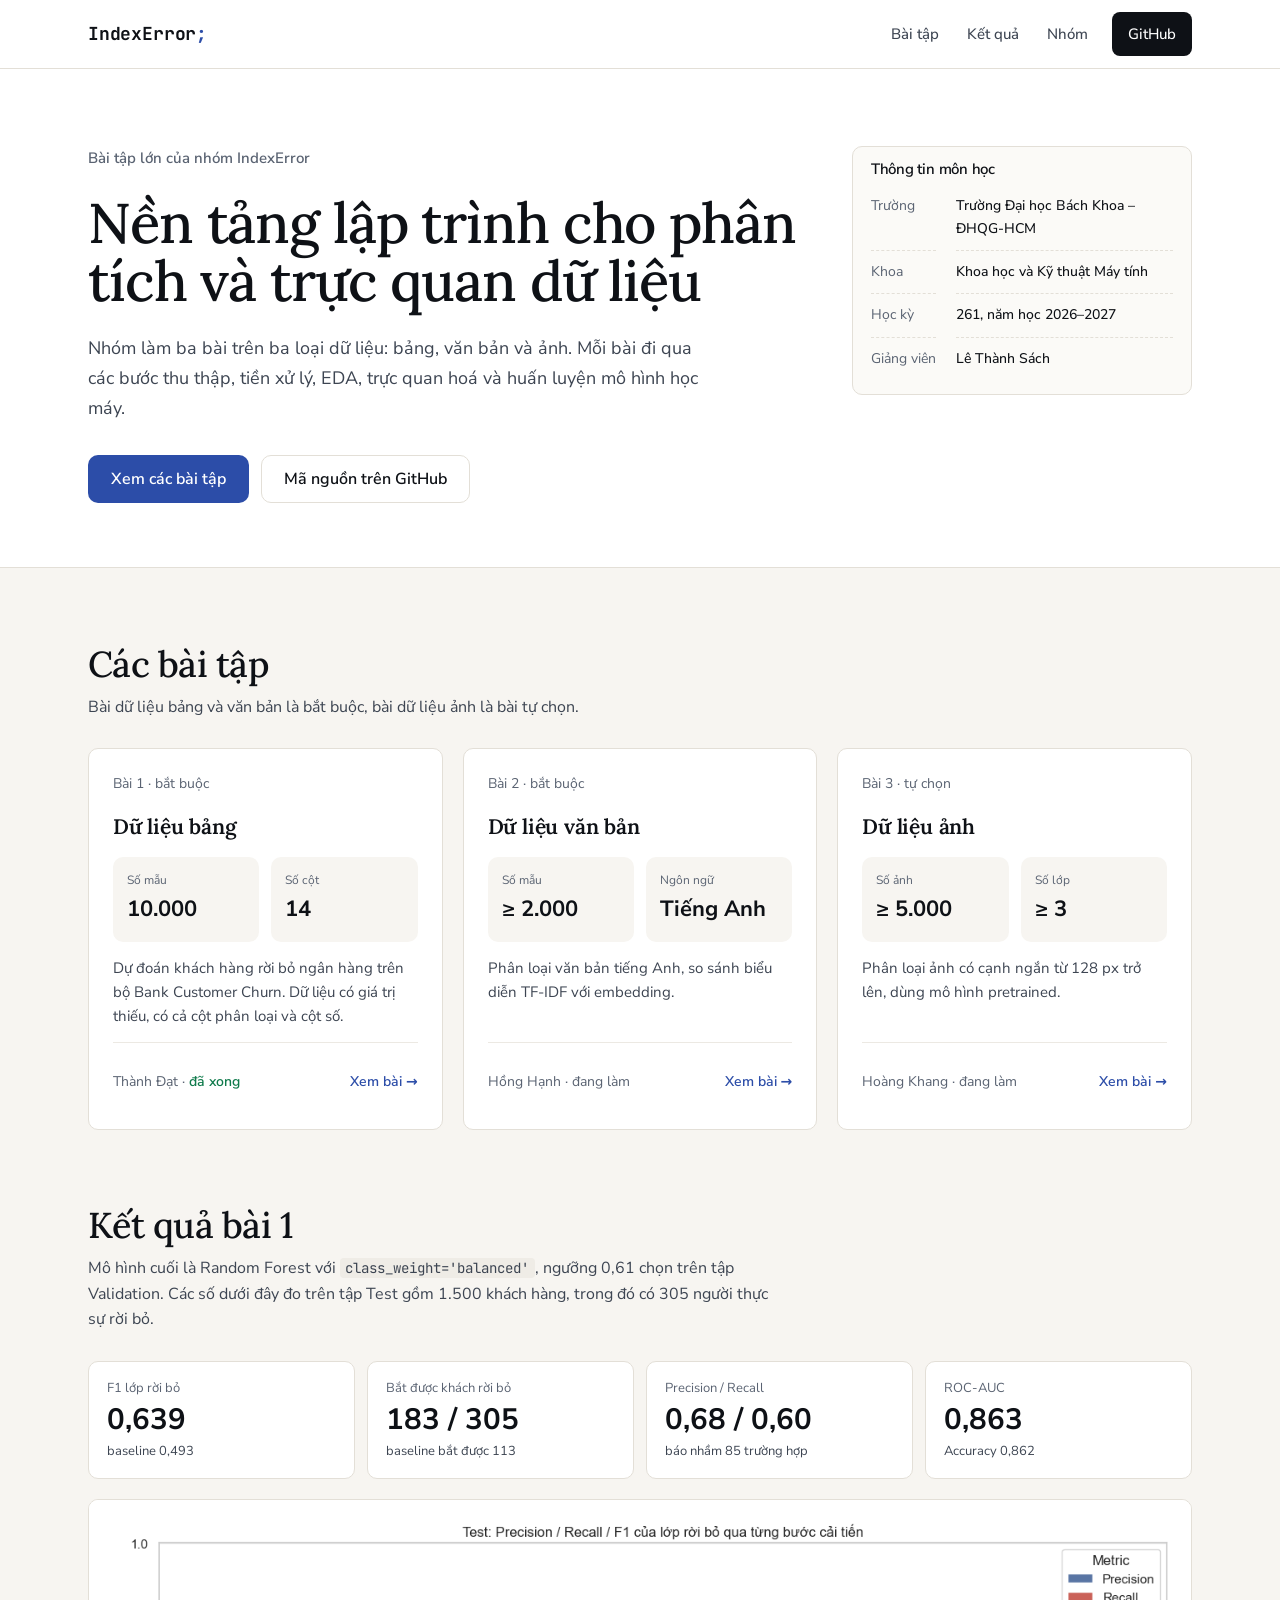
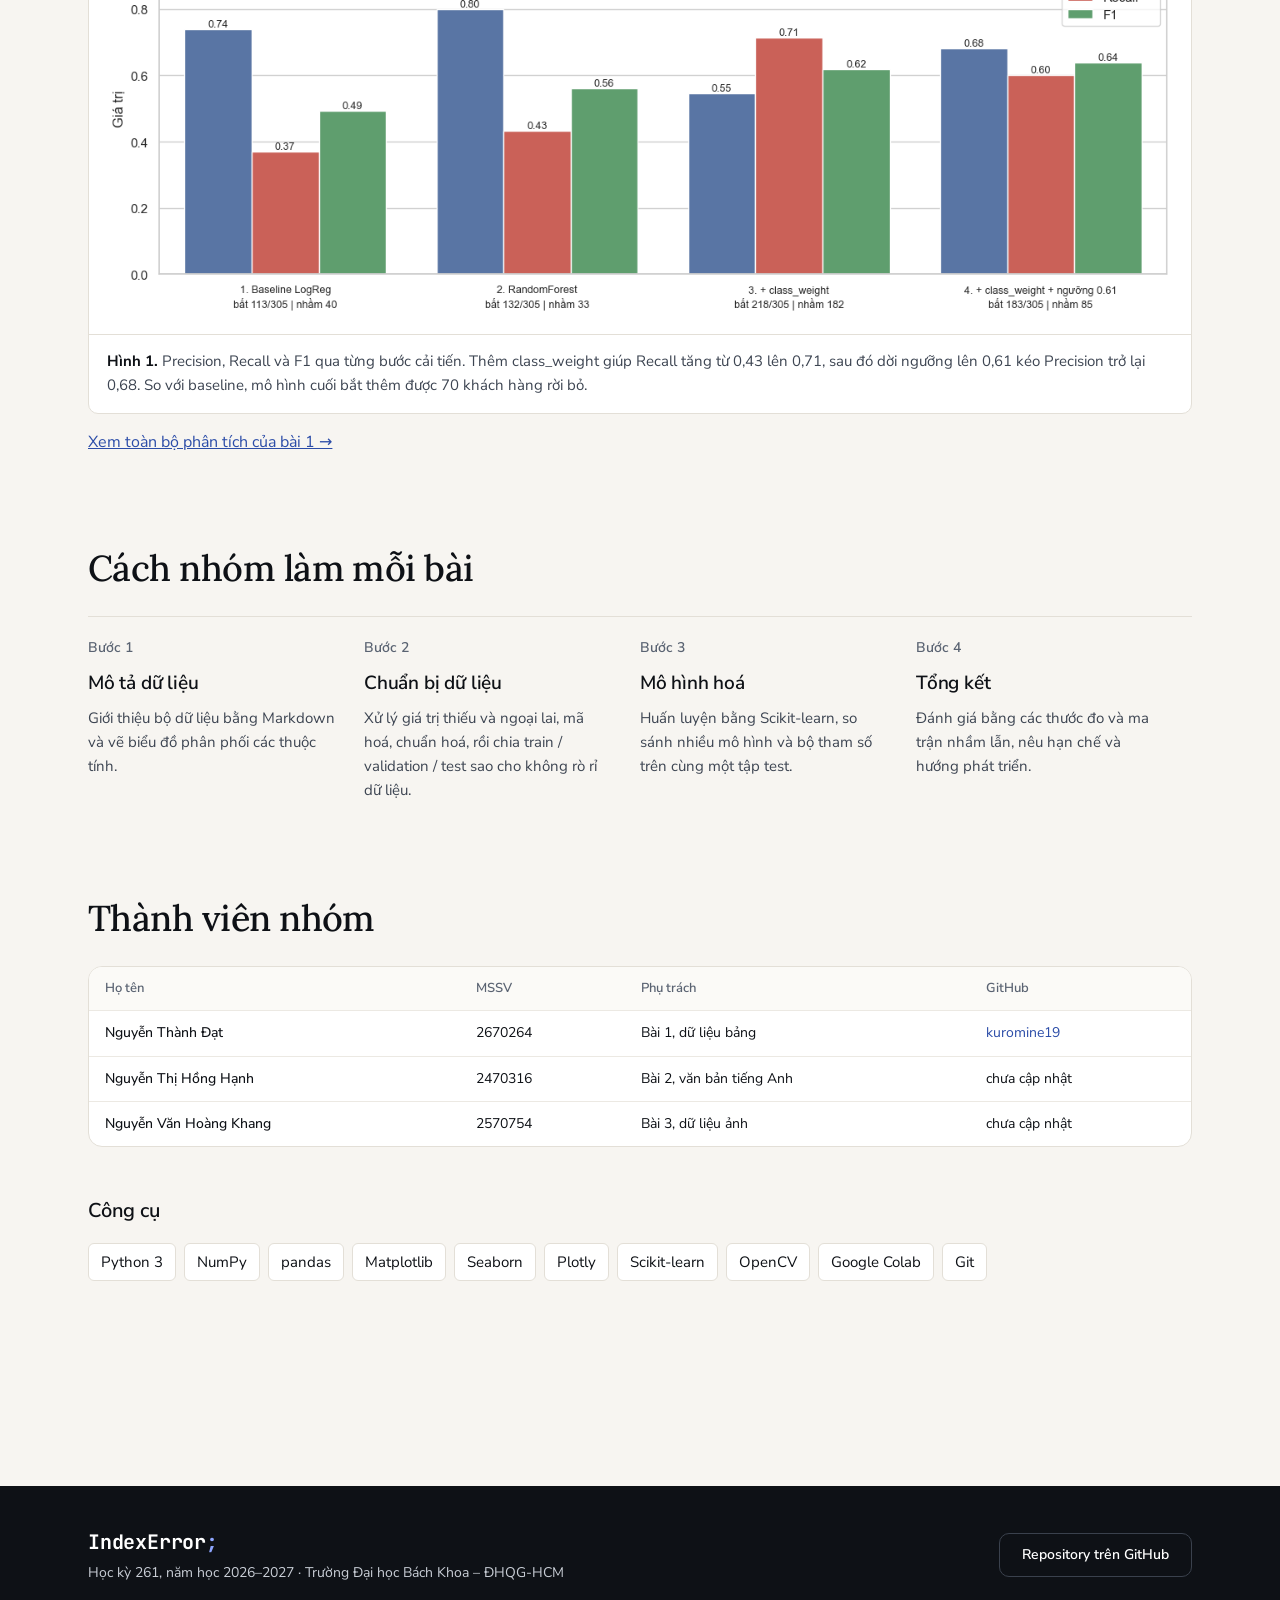
==== index.html @ bbe8fd4e "Chỉnh giao diện và câu chữ cho tự nhiên hơn" ====
<!DOCTYPE html>
<html lang="vi">
<head>
<meta charset="utf-8">
<meta name="viewport" content="width=device-width, initial-scale=1, viewport-fit=cover">
<title>IndexError; | Nền tảng lập trình cho phân tích và trực quan dữ liệu</title>
<meta name="description" content="Bài tập lớn môn Nền tảng lập trình cho phân tích và trực quan dữ liệu của nhóm IndexError, Trường Đại học Bách Khoa – ĐHQG-HCM.">
<link rel="preconnect" href="https://fonts.googleapis.com">
<link rel="preconnect" href="https://fonts.gstatic.com" crossorigin>
<link href="https://fonts.googleapis.com/css2?family=Nunito+Sans:opsz,wght@6..12,400;6..12,600;6..12,700&family=Lora:wght@500;600&family=JetBrains+Mono:wght@400;500&display=swap" rel="stylesheet">
<link rel="stylesheet" href="styles.css?v=3">
</head>
<body>
<a class="skip" href="#main">Bỏ qua điều hướng</a>

<header class="topbar">
  <div class="container">
    <a class="brand" href="index.html">IndexError<span>;</span></a>
    <nav class="nav" aria-label="Điều hướng chính">
      <a href="#bai-tap">Bài tập</a>
      <a href="#ket-qua">Kết quả</a>
      <a href="#nhom">Nhóm</a>
      <a class="gh" href="https://github.com/kuromine19/IndexError-DataViz" rel="noopener">GitHub</a>
    </nav>
  </div>
</header>

<section class="hero" id="top">
  <div class="container">
    <div class="hero-grid">
      <div class="hero-main">
        <p class="eyebrow">Bài tập lớn của nhóm IndexError</p>
        <h1>Nền tảng lập trình cho phân tích và trực quan dữ liệu</h1>
        <p class="lede">Nhóm làm ba bài trên ba loại dữ liệu: bảng, văn bản và ảnh. Mỗi bài đi qua các bước thu thập, tiền xử lý, EDA, trực quan hoá và huấn luyện mô hình học máy.</p>
        <div class="actions">
          <a class="btn btn-primary" href="#bai-tap">Xem các bài tập</a>
          <a class="btn btn-ghost" href="https://github.com/kuromine19/IndexError-DataViz" rel="noopener">Mã nguồn trên GitHub</a>
        </div>
      </div>

      <aside class="info" aria-labelledby="h-info">
        <h2 class="info-title" id="h-info">Thông tin môn học</h2>
        <dl>
          <dt>Trường</dt><dd>Trường Đại học Bách Khoa – ĐHQG-HCM</dd>
          <dt>Khoa</dt><dd>Khoa học và Kỹ thuật Máy tính</dd>
          <dt>Học kỳ</dt><dd>261, năm học 2026–2027</dd>
          <dt>Giảng viên</dt><dd>Lê Thành Sách</dd>
        </dl>
      </aside>
    </div>
  </div>
</section>

<main id="main">
  <section class="section container" id="bai-tap" aria-labelledby="h-bai-tap">
    <div class="section-head">
      <h2 id="h-bai-tap">Các bài tập</h2>
      <p>Bài dữ liệu bảng và văn bản là bắt buộc, bài dữ liệu ảnh là bài tự chọn.</p>
    </div>

    <div class="grid">
      <article class="card">
        <span class="kicker">Bài 1 · bắt buộc</span>
        <h3>Dữ liệu bảng</h3>
        <dl class="minis">
          <div><dt>Số mẫu</dt><dd>10.000</dd></div>
          <div><dt>Số cột</dt><dd>14</dd></div>
        </dl>
        <p>Dự đoán khách hàng rời bỏ ngân hàng trên bộ Bank Customer Churn. Dữ liệu có giá trị thiếu, có cả cột phân loại và cột số.</p>
        <div class="card-foot">
          <span>Thành Đạt · <span class="status done">đã xong</span></span>
          <a class="go" href="tabular.html">Xem bài →</a>
        </div>
      </article>

      <article class="card">
        <span class="kicker">Bài 2 · bắt buộc</span>
        <h3>Dữ liệu văn bản</h3>
        <dl class="minis">
          <div><dt>Số mẫu</dt><dd>≥ 2.000</dd></div>
          <div><dt>Ngôn ngữ</dt><dd>Tiếng Anh</dd></div>
        </dl>
        <p>Phân loại văn bản tiếng Anh, so sánh biểu diễn TF-IDF với embedding.</p>
        <div class="card-foot">
          <span>Hồng Hạnh · <span class="status">đang làm</span></span>
          <a class="go" href="text.html">Xem bài →</a>
        </div>
      </article>

      <article class="card">
        <span class="kicker">Bài 3 · tự chọn</span>
        <h3>Dữ liệu ảnh</h3>
        <dl class="minis">
          <div><dt>Số ảnh</dt><dd>≥ 5.000</dd></div>
          <div><dt>Số lớp</dt><dd>≥ 3</dd></div>
        </dl>
        <p>Phân loại ảnh có cạnh ngắn từ 128 px trở lên, dùng mô hình pretrained.</p>
        <div class="card-foot">
          <span>Hoàng Khang · <span class="status">đang làm</span></span>
          <a class="go" href="image.html">Xem bài →</a>
        </div>
      </article>
    </div>
  </section>

  <section class="section container" id="ket-qua" aria-labelledby="h-ket-qua">
    <div class="section-head">
      <h2 id="h-ket-qua">Kết quả bài 1</h2>
      <p>Mô hình cuối là Random Forest với <code>class_weight='balanced'</code>, ngưỡng 0,61 chọn trên tập Validation. Các số dưới đây đo trên tập Test gồm 1.500 khách hàng, trong đó có 305 người thực sự rời bỏ.</p>
    </div>

    <dl class="kpis">
      <div class="kpi"><dt>F1 lớp rời bỏ</dt><dd><span class="v">0,639</span><span class="d">baseline 0,493</span></dd></div>
      <div class="kpi"><dt>Bắt được khách rời bỏ</dt><dd><span class="v">183 / 305</span><span class="d">baseline bắt được 113</span></dd></div>
      <div class="kpi"><dt>Precision / Recall</dt><dd><span class="v">0,68 / 0,60</span><span class="d">báo nhầm 85 trường hợp</span></dd></div>
      <div class="kpi"><dt>ROC-AUC</dt><dd><span class="v">0,863</span><span class="d">Accuracy 0,862</span></dd></div>
    </dl>

    <figure class="fig" style="margin-top:20px">
      <a class="plate wide" href="assets/tabular/improvement-steps.png"><img src="assets/tabular/improvement-steps.png" width="1284" height="483" loading="lazy" alt="Biểu đồ cột Precision, Recall và F1 của lớp rời bỏ trên tập Test qua bốn bước: baseline Logistic Regression, Random Forest, thêm class_weight, thêm ngưỡng 0,61."></a>
      <figcaption>Precision, Recall và F1 qua từng bước cải tiến. Thêm class_weight giúp Recall tăng từ 0,43 lên 0,71, sau đó dời ngưỡng lên 0,61 kéo Precision trở lại 0,68. So với baseline, mô hình cuối bắt thêm được 70 khách hàng rời bỏ.</figcaption>
    </figure>
    <p style="margin-top:16px"><a href="tabular.html">Xem toàn bộ phân tích của bài 1 →</a></p>
  </section>

  <section class="section container" aria-labelledby="h-quy-trinh">
    <div class="section-head">
      <h2 id="h-quy-trinh">Cách nhóm làm mỗi bài</h2>
    </div>
    <ol class="steps">
      <li><span class="n">Bước 1</span><h3>Mô tả dữ liệu</h3><p>Giới thiệu bộ dữ liệu bằng Markdown và vẽ biểu đồ phân phối các thuộc tính.</p></li>
      <li><span class="n">Bước 2</span><h3>Chuẩn bị dữ liệu</h3><p>Xử lý giá trị thiếu và ngoại lai, mã hoá, chuẩn hoá, rồi chia train / validation / test sao cho không rò rỉ dữ liệu.</p></li>
      <li><span class="n">Bước 3</span><h3>Mô hình hoá</h3><p>Huấn luyện bằng Scikit-learn, so sánh nhiều mô hình và bộ tham số trên cùng một tập test.</p></li>
      <li><span class="n">Bước 4</span><h3>Tổng kết</h3><p>Đánh giá bằng các thước đo và ma trận nhầm lẫn, nêu hạn chế và hướng phát triển.</p></li>
    </ol>
  </section>

  <section class="section container" id="nhom" aria-labelledby="h-nhom">
    <div class="section-head">
      <h2 id="h-nhom">Thành viên nhóm</h2>
    </div>
    <div class="table-wrap">
      <table class="data wrap team">
        <thead><tr><th scope="col">Họ tên</th><th scope="col">MSSV</th><th scope="col">Phụ trách</th><th scope="col">GitHub</th></tr></thead>
        <tbody>
          <tr><th scope="row">Nguyễn Thành Đạt</th><td>2670264</td><td>Bài 1, dữ liệu bảng</td><td><a href="https://github.com/kuromine19" rel="noopener">kuromine19</a></td></tr>
          <tr><th scope="row">Nguyễn Thị Hồng Hạnh</th><td>2470316</td><td>Bài 2, văn bản tiếng Anh</td><td>chưa cập nhật</td></tr>
          <tr><th scope="row">Nguyễn Văn Hoàng Khang</th><td>2570754</td><td>Bài 3, dữ liệu ảnh</td><td>chưa cập nhật</td></tr>
        </tbody>
      </table>
    </div>

    <h3 class="sub-h">Công cụ</h3>
    <ul class="stack">
      <li>Python 3</li><li>NumPy</li><li>pandas</li><li>Matplotlib</li><li>Seaborn</li>
      <li>Plotly</li><li>Scikit-learn</li><li>OpenCV</li><li>Google Colab</li><li>Git</li>
    </ul>
  </section>
</main>

<footer class="footer">
  <div class="container">
    <div>
      <span class="brand">IndexError<span>;</span></span>
      <small>Học kỳ 261, năm học 2026–2027 · Trường Đại học Bách Khoa – ĐHQG-HCM</small>
    </div>
    <a class="btn" href="https://github.com/kuromine19/IndexError-DataViz" rel="noopener">Repository trên GitHub</a>
  </div>
</footer>
</body>
</html>
---- styles.css ----
/* IndexError; — giao diện dùng chung (bản redesign) */
:root{
  --bg:#F7F5F1;
  --surface:#FFFFFF;
  --surface-2:#FBFAF7;
  --chip:#EFECE6;
  --ink:#0E1116;
  --ink-2:#3D4552;
  --muted:#5A6372;
  --faint:#8A929F;
  --rule:#E3DFD7;
  --rule-2:#ECE9E3;
  --accent:#2C4DA8;
  --accent-ink:#1D3578;
  --accent-soft:#E9EDF7;
  --accent-solid:#2C4DA8;
  --accent-solid-hover:#1D3578;
  --warm:#8F4205;
  --warm-soft:#FBEFE2;
  --good:#0F7A4B;
  --good-soft:#E3F4EC;
  --footer:#0E1116;
  --footer-ink:#C9CED6;

  --sans:"Nunito Sans",system-ui,-apple-system,"Segoe UI",sans-serif;
  /* Georgia thiếu glyph tiếng Việt dựng sẵn (ề, ế vỡ dấu) nên không dùng làm dự phòng */
  --serif:"Lora","Times New Roman","Noto Serif",serif;
  --mono:"JetBrains Mono",ui-monospace,SFMono-Regular,Menlo,Consolas,monospace;

  --gutter:clamp(16px,5vw,48px);
  --radius:10px;

  color-scheme:light;
  padding-top:env(safe-area-inset-top,0px);
  padding-bottom:env(safe-area-inset-bottom,0px);
}
@media (prefers-color-scheme:dark){
  :root:not([data-theme="light"]){
    color-scheme:dark;
    --bg:#0B0D11;--surface:#13161C;--surface-2:#171B22;--chip:#1D222B;
    --ink:#E9ECF2;--ink-2:#BCC3CE;--muted:#98A0AD;--faint:#6E7684;
    --rule:#262B35;--rule-2:#20242D;
    --accent:#8EA6FF;--accent-ink:#B5C4FF;--accent-soft:#1B2445;--accent-solid:#2F52D6;--accent-solid-hover:#3D5FE0;
    --warm:#F2B27A;--warm-soft:#33220F;--good:#6FD3A2;--good-soft:#0F2A1F;
    --footer:#06070A;
  }
}
:root[data-theme="dark"]{
  color-scheme:dark;
  --bg:#0B0D11;--surface:#13161C;--surface-2:#171B22;--chip:#1D222B;
  --ink:#E9ECF2;--ink-2:#BCC3CE;--muted:#98A0AD;--faint:#6E7684;
  --rule:#262B35;--rule-2:#20242D;
  --accent:#8EA6FF;--accent-ink:#B5C4FF;--accent-soft:#1B2445;--accent-solid:#2F52D6;--accent-solid-hover:#3D5FE0;
  --warm:#F2B27A;--warm-soft:#33220F;--good:#6FD3A2;--good-soft:#0F2A1F;
  --footer:#06070A;
}

*,*::before,*::after{box-sizing:border-box}
html{scroll-behavior:smooth;scroll-padding-top:calc(72px + env(safe-area-inset-top,0px));-webkit-text-size-adjust:100%}
@media (prefers-reduced-motion:reduce){html{scroll-behavior:auto}}
body{
  margin:0;background:var(--bg);color:var(--ink);
  font-family:var(--sans);font-size:16px;line-height:1.6;
  -webkit-font-smoothing:antialiased;
}
img{max-width:100%;height:auto;display:block}
a{color:var(--accent)}
a:hover{color:var(--accent-ink)}
:focus-visible{outline:2px solid var(--accent);outline-offset:3px;border-radius:4px}
.skip{position:absolute;left:-9999px;top:8px;background:var(--surface);padding:8px 12px;z-index:100}
.skip:focus{left:8px}
.container{max-width:1200px;margin:0 auto;padding-inline:var(--gutter)}
.mono{font-family:var(--mono)}
code{font-family:var(--mono);font-size:.88em;background:var(--chip);padding:.1em .38em;border-radius:4px}

/* ---------- top bar ---------- */
.topbar{position:sticky;top:0;z-index:20;background:var(--surface);
  border-bottom:1px solid var(--rule);padding-top:env(safe-area-inset-top,0px)}
.topbar .container{display:flex;flex-wrap:wrap;align-items:center;justify-content:space-between;
  gap:8px 32px;padding-block:12px}
.brand{font-family:var(--mono);font-weight:700;font-size:18px;color:var(--ink);text-decoration:none;letter-spacing:-.01em}
.brand span{color:var(--accent)}
.nav{display:flex;flex-wrap:wrap;align-items:center;gap:2px 4px;font-size:15px;font-weight:500}
.nav a{color:var(--ink-2);text-decoration:none;padding:10px 12px;border-radius:8px}
.nav a:hover{background:var(--chip);color:var(--ink)}
.nav a[aria-current="page"]{color:var(--accent)}
.nav .gh{display:inline-flex;align-items:center;gap:8px;color:#fff;background:#0E1116;margin-left:8px;padding:10px 16px}
.nav .gh:hover{background:#262B35;color:#fff}

/* ---------- hero ---------- */
.hero{background:var(--surface);border-bottom:1px solid var(--rule)}
.hero-grid{display:flex;flex-wrap:wrap;gap:40px;align-items:flex-start;
  padding-block:clamp(40px,6vw,80px) clamp(40px,5vw,64px)}
.hero-main{flex:999 1 560px;min-width:0;display:flex;flex-direction:column;gap:24px}
.eyebrow{margin:0;font-size:15px;font-weight:600;color:var(--muted)}
.crumb{margin:0;font-size:15px}
.crumb a{text-decoration:none}
h1{margin:0;font-family:var(--serif);font-weight:500;font-size:clamp(34px,4.6vw,56px);
  line-height:1.04;letter-spacing:-.02em}
h1.sub{font-size:clamp(30px,4vw,48px)}
.lede{margin:0;max-width:620px;font-size:18px;line-height:1.65;color:var(--ink-2)}
.actions{display:flex;flex-wrap:wrap;gap:12px;margin-top:8px}
.btn{display:inline-flex;align-items:center;gap:10px;min-height:48px;padding:0 22px;border-radius:10px;
  font-weight:600;text-decoration:none;border:1px solid transparent}
.btn-primary{background:var(--accent-solid);color:#fff}
.btn-primary:hover{background:var(--accent-solid-hover);color:#fff}
.btn-ghost{background:var(--surface);color:var(--ink);border-color:var(--rule)}
.btn-ghost:hover{background:var(--chip);color:var(--ink)}

/* info card */
.info{flex:1 1 340px;min-width:0;border:1px solid var(--rule);border-radius:var(--radius);background:var(--surface-2);overflow:hidden}
.info-head{display:flex;align-items:center;justify-content:space-between;padding:12px 18px;
  border-bottom:1px solid var(--rule);background:var(--surface);font-family:var(--mono);font-size:13px;color:var(--ink-2)}
.dots{display:flex;gap:6px}
.dots i{width:8px;height:8px;border-radius:50%;background:var(--rule)}
.info dl{margin:0;padding:8px 18px 14px;display:grid;grid-template-columns:max-content minmax(0,1fr);column-gap:20px;font-size:14px}
.info dt,.info dd{padding:10px 0;border-bottom:1px dashed var(--rule)}
.info dt{color:var(--muted)}
.info dd{margin:0;font-weight:500}
.info dt:nth-last-of-type(1),.info dd:last-child{border-bottom:0}

/* pipeline */
.pipeline{list-style:none;margin:0;padding:0 0 48px;display:flex;flex-wrap:wrap;align-items:center;gap:10px;
  font-family:var(--mono);font-size:13px}
.pipeline li{padding:8px 14px;border-radius:999px;background:var(--chip)}
.pipeline li.arrow{background:none;padding:0;color:var(--faint)}
.pipeline li.end{background:var(--ink);color:var(--bg)}

/* ---------- sections ---------- */
.section{padding-top:clamp(48px,6vw,80px)}
.section:last-of-type{padding-bottom:clamp(64px,8vw,112px)}
.section-head{margin-bottom:28px;display:flex;flex-direction:column;gap:10px}
.section-head > div{display:contents}
.num{font-family:var(--mono);font-size:13px;color:var(--accent)}
h2{margin:0;font-family:var(--serif);font-weight:500;font-size:clamp(28px,3vw,36px);line-height:1.1;letter-spacing:-.015em}
.section-head p{margin:0;max-width:68ch;color:var(--ink-2);font-size:16px}
h3{margin:0;font-weight:600;letter-spacing:-.01em}
.prose{max-width:72ch;color:var(--ink-2)}
.prose p{margin:0 0 1em}
.prose strong{color:var(--ink)}
.sub-h{font-size:20px;margin:48px 0 16px}

.grid{display:grid;grid-template-columns:repeat(auto-fit,minmax(min(300px,100%),1fr));gap:20px}
.card{display:flex;flex-direction:column;gap:14px;padding:24px;background:var(--surface);
  border:1px solid var(--rule);border-radius:var(--radius)}
.card.dashed{border-style:dashed}
.card-top{display:flex;align-items:center;justify-content:space-between;gap:12px}
.icon{display:inline-flex;width:48px;height:48px;align-items:center;justify-content:center;border-radius:12px;background:var(--chip);color:var(--ink)}
.tag{font-size:13px;font-weight:600;padding:3px 9px;border-radius:999px;background:var(--accent-soft);color:var(--accent)}
.tag.warm{background:var(--warm-soft);color:var(--warm)}
.tag.good{background:var(--good-soft);color:var(--good)}
.tag.muted{background:var(--chip);color:var(--muted)}
.card .kicker{font-size:14px;color:var(--muted)}
.card h3{font-size:21px;font-family:var(--serif);font-weight:600}
.card p{margin:0;font-size:15px;color:var(--ink-2)}
.minis{margin:0;display:grid;grid-template-columns:repeat(2,minmax(0,1fr));gap:12px}
.minis div{padding:14px;border-radius:10px;background:var(--bg)}
.minis dt{font-size:12px;color:var(--muted)}
.minis dd{margin:2px 0 0;font-size:22px;font-weight:700;font-variant-numeric:tabular-nums}
.card-foot{margin-top:auto;padding-top:18px;border-top:1px solid var(--rule-2);display:flex;flex-wrap:wrap;
  align-items:center;justify-content:space-between;gap:12px;font-size:14px;color:var(--muted)}
.card-foot strong{color:var(--ink);font-weight:600}
.go{display:inline-flex;align-items:center;gap:6px;min-height:44px;font-weight:600;text-decoration:none}

/* KPI */
.kpis{display:grid;grid-template-columns:repeat(auto-fit,minmax(min(200px,100%),1fr));gap:12px;margin:0}
.kpi{padding:16px 18px;border-radius:10px;background:var(--surface);border:1px solid var(--rule)}
.kpi dt{font-size:13px;color:var(--muted)}
.kpi dd{margin:4px 0 0}
.kpi .v{display:block;font-variant-numeric:tabular-nums;font-size:clamp(24px,2.3vw,30px);white-space:nowrap;font-weight:700;line-height:1.1;color:var(--ink)}
.kpi .d{display:block;margin-top:6px;font-size:13px;color:var(--ink-2)}
.kpi .d b{color:var(--ink);font-weight:600}

/* feature (landing result spotlight) */
.spotlight{display:grid;gap:28px;padding:clamp(20px,3vw,32px);background:var(--surface);border:1px solid var(--rule);border-radius:var(--radius)}
.spot-head{display:flex;flex-wrap:wrap;justify-content:space-between;align-items:flex-end;gap:12px 32px}
.spot-head h3{font-size:clamp(22px,2.4vw,28px)}
.spot-head p{margin:6px 0 0;color:var(--muted);font-size:15px;max-width:62ch}

/* figures */
.fig{margin:0;background:var(--surface);border:1px solid var(--rule);border-radius:var(--radius);overflow:hidden}
.fig .plate{display:block;background:#fff;padding:clamp(8px,1.5vw,16px);border-bottom:1px solid var(--rule)}
.fig .plate img{margin:0 auto}
.fig figcaption{padding:14px 18px 16px;font-size:15px;color:var(--ink-2)}
.fig figcaption b{color:var(--ink)}
.fig figcaption strong{color:var(--ink);font-weight:600}
.fig .zoom{font-family:var(--mono);font-size:12px;color:var(--muted);text-decoration:none;align-self:flex-start;min-height:32px;display:inline-flex;align-items:center}
.fig .zoom:hover{color:var(--accent)}
.figs{display:grid;gap:20px}
.figs.two{grid-template-columns:repeat(auto-fit,minmax(min(420px,100%),1fr))}
/* hình rất rộng: cho phép cuộn ngang trên màn nhỏ thay vì co quá bé */
@media (max-width:720px){
  .fig .plate.wide{overflow-x:auto}
  .fig .plate.wide img{max-width:none;width:720px}
}

/* tables */
.table-wrap{overflow-x:auto;background:var(--surface);border:1px solid var(--rule);border-radius:14px}
table.data{width:100%;border-collapse:collapse;font-size:14px;font-variant-numeric:tabular-nums}
table.data caption{text-align:left;padding:14px 16px;font-size:14px;color:var(--muted);caption-side:bottom;border-top:1px solid var(--rule-2)}
table.data th,table.data td{padding:11px 16px;border-bottom:1px solid var(--rule-2);text-align:right;white-space:nowrap}
table.data th:first-child,table.data td:first-child{text-align:left}
table.data thead th{font-weight:600;font-size:13px;color:var(--muted);background:var(--surface-2)}
table.data tbody tr:last-child td,table.data tbody tr:last-child th{border-bottom:0}
table.data tbody th{font-weight:500}
table.data td.num{font-variant-numeric:tabular-nums}
table.data tr.hl td,table.data tr.hl th{background:var(--accent-soft)}
table.data td.best{font-weight:700;color:var(--accent)}
table.data.wrap td,table.data.wrap th{white-space:normal}

/* key-value table */
table.kv{width:100%;border-collapse:collapse;font-size:15px}
table.kv th,table.kv td{text-align:left;padding:12px 16px;border-bottom:1px solid var(--rule-2);vertical-align:top}
table.kv th{font-weight:600;font-size:14px;color:var(--muted);width:12rem}
table.kv tr:last-child th,table.kv tr:last-child td{border-bottom:0}

/* deliverables */
.deliver{list-style:none;margin:0;padding:0;display:grid;gap:12px;grid-template-columns:repeat(auto-fit,minmax(min(260px,100%),1fr))}
.deliver li{padding:20px;background:var(--surface);border:1px solid var(--rule);border-radius:14px;display:flex;flex-direction:column;gap:6px}
.deliver .kind{font-size:14px;color:var(--muted)}
.deliver a{font-weight:600;text-decoration:none;min-height:32px;display:inline-flex;align-items:center}
.deliver .pending{font-weight:600;color:var(--faint)}
.pending-text{color:var(--faint);font-weight:500}
.deliver .note{font-size:14px;color:var(--ink-2)}

/* toc */
.toc{list-style:none;margin:0;padding:0;display:flex;flex-wrap:wrap;gap:8px;font-size:14px}
.toc a{display:inline-flex;align-items:center;min-height:40px;padding:0 14px;border-radius:999px;
  background:var(--surface);border:1px solid var(--rule);color:var(--ink-2);text-decoration:none}
.toc a:hover{border-color:var(--accent);color:var(--accent)}

/* callout */
.callout{padding:18px 20px;border-left:3px solid var(--accent);background:var(--accent-soft);border-radius:0 12px 12px 0;color:var(--ink-2);font-size:15px}
.callout strong{color:var(--ink)}
.callout.warm{border-color:var(--warm);background:var(--warm-soft)}

/* steps */
.steps{list-style:none;margin:0;padding:0;display:grid;grid-template-columns:repeat(auto-fit,minmax(min(240px,100%),1fr))}
.steps li{display:flex;flex-direction:column;gap:8px;padding:20px 28px 20px 0;border-top:1px solid var(--rule)}
.steps .n{font-size:14px;font-weight:600;color:var(--muted)}
.steps h3{font-size:19px}
.steps p{margin:0;font-size:15px;color:var(--ink-2)}

/* team */
.member{display:flex;gap:18px;align-items:flex-start;padding:24px;background:var(--surface);border:1px solid var(--rule);border-radius:var(--radius)}
.avatar{flex:none;display:inline-flex;width:56px;height:56px;align-items:center;justify-content:center;border-radius:50%;
  background:var(--ink);color:var(--bg);font-weight:600;font-size:18px}
.member > div{flex:1 1 auto;min-width:0;display:flex;flex-direction:column;gap:6px}
.member h3{font-size:18px}
.member .id{font-family:var(--mono);font-size:13px;color:var(--muted)}
.member p{margin:4px 0 0;font-size:14px;color:var(--ink-2)}
.member p strong{color:var(--ink);font-weight:600}
.member .go{font-size:14px}
.member .none{font-size:14px;color:var(--faint);min-height:44px;display:inline-flex;align-items:center}

/* stack */
.stack{list-style:none;margin:0;padding:0;display:flex;flex-wrap:wrap;gap:8px;font-size:15px}
.stack li{padding:6px 12px;border-radius:6px;background:var(--surface);border:1px solid var(--rule)}
.checklist{list-style:none;margin:0;padding:0;display:grid;gap:10px}
.checklist li{padding:14px 18px;background:var(--surface);border:1px solid var(--rule);border-radius:12px;font-size:15px;color:var(--ink-2)}

/* footer */
.footer{background:var(--footer);color:var(--footer-ink);margin-top:clamp(64px,8vw,112px)}
.footer .container{display:flex;flex-wrap:wrap;align-items:center;justify-content:space-between;gap:16px 32px;padding-block:40px}
.footer .brand{color:#fff;font-size:20px}
.footer .brand span{color:#8EA6FF}
.footer small{display:block;font-size:14px;margin-top:4px}
.footer a.btn{border-color:#3A414D;color:#fff;font-size:14px;min-height:44px}
.footer a.btn:hover{background:#1A1E26;color:#fff}

@media (max-width:560px){
  .nav .gh{margin-left:0}
  .steps li{padding-right:0}
  table.kv th{width:auto}
}

/* đánh số hình như trong báo cáo */
main{counter-reset:hinh}
.fig figcaption::before{counter-increment:hinh;content:"Hình " counter(hinh) ". ";font-weight:700;color:var(--ink)}
.info h2.info-title{font-family:var(--sans);font-size:15px;font-weight:600;padding:14px 18px 0;color:var(--ink)}
.status{font-size:14px;color:var(--muted)}
.status.done{color:var(--good);font-weight:600}
table.team td a{text-decoration:none}
table.team th,table.team td{text-align:left}
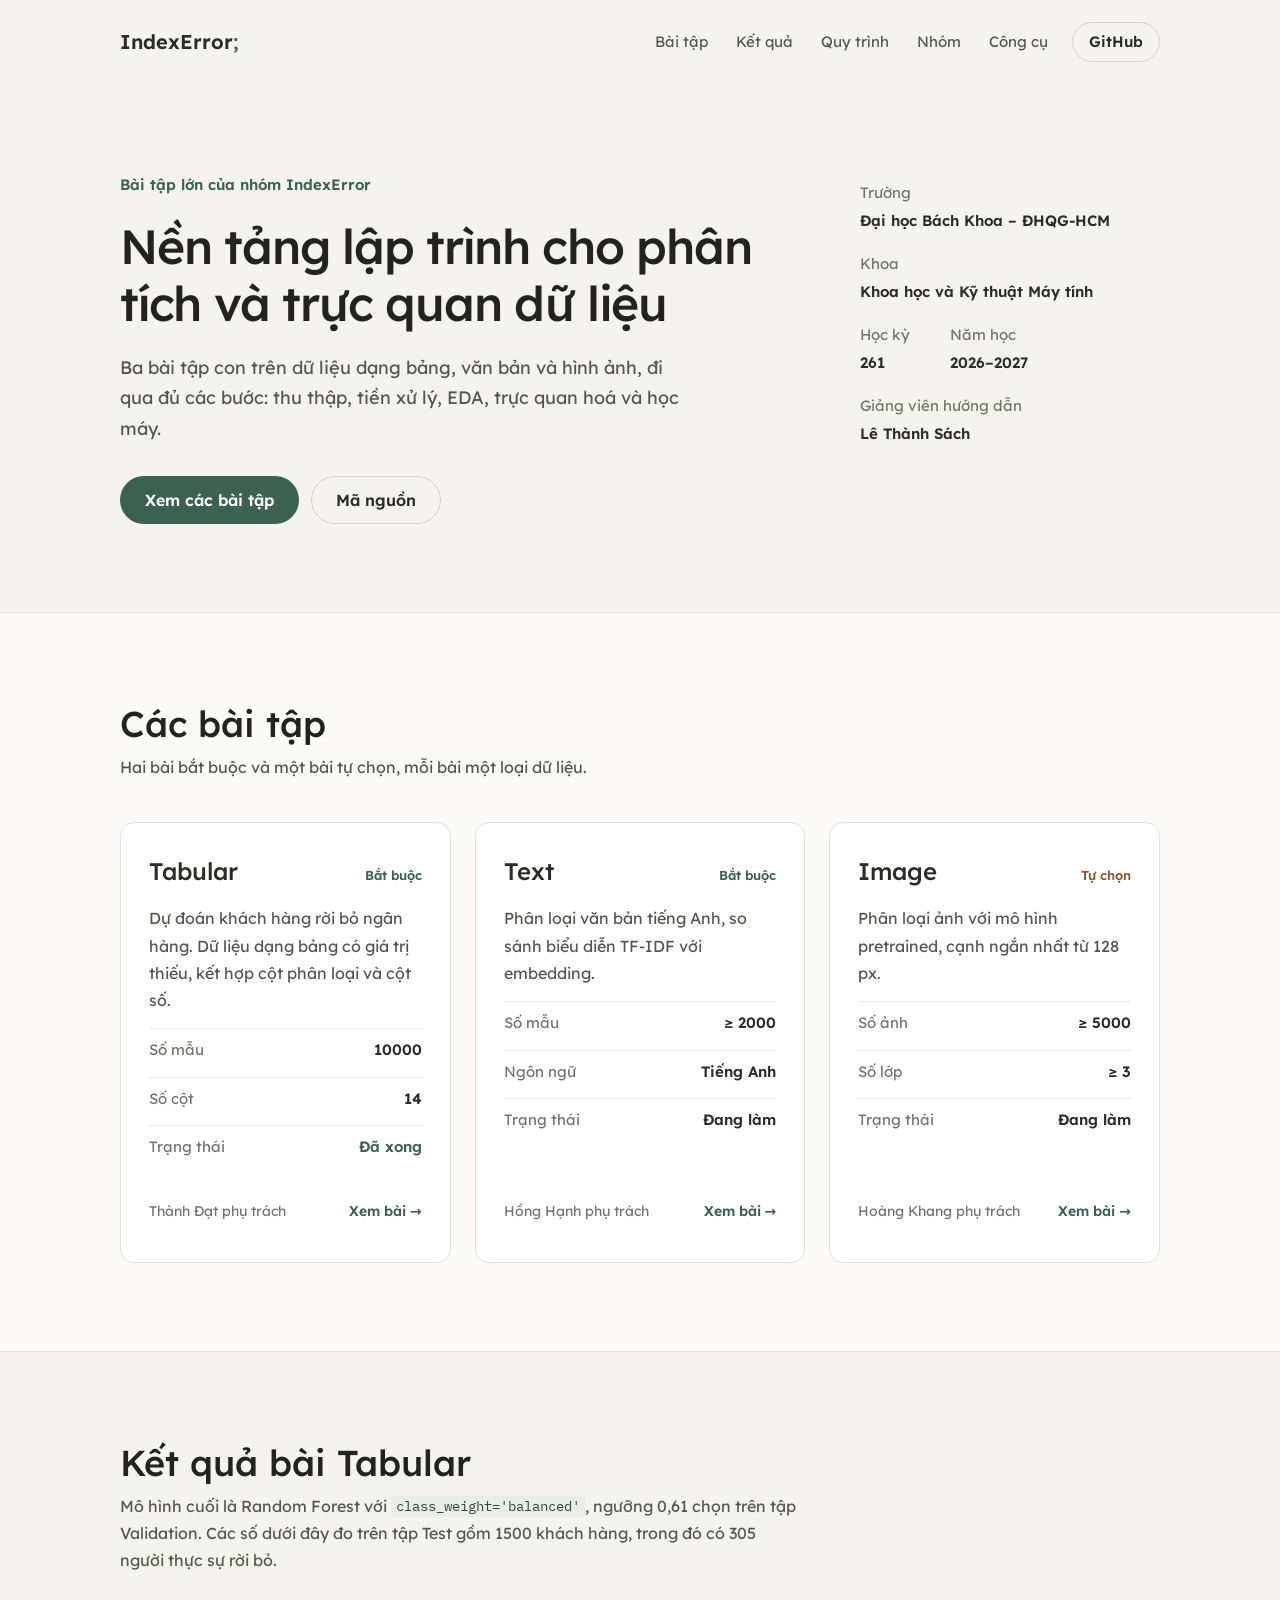
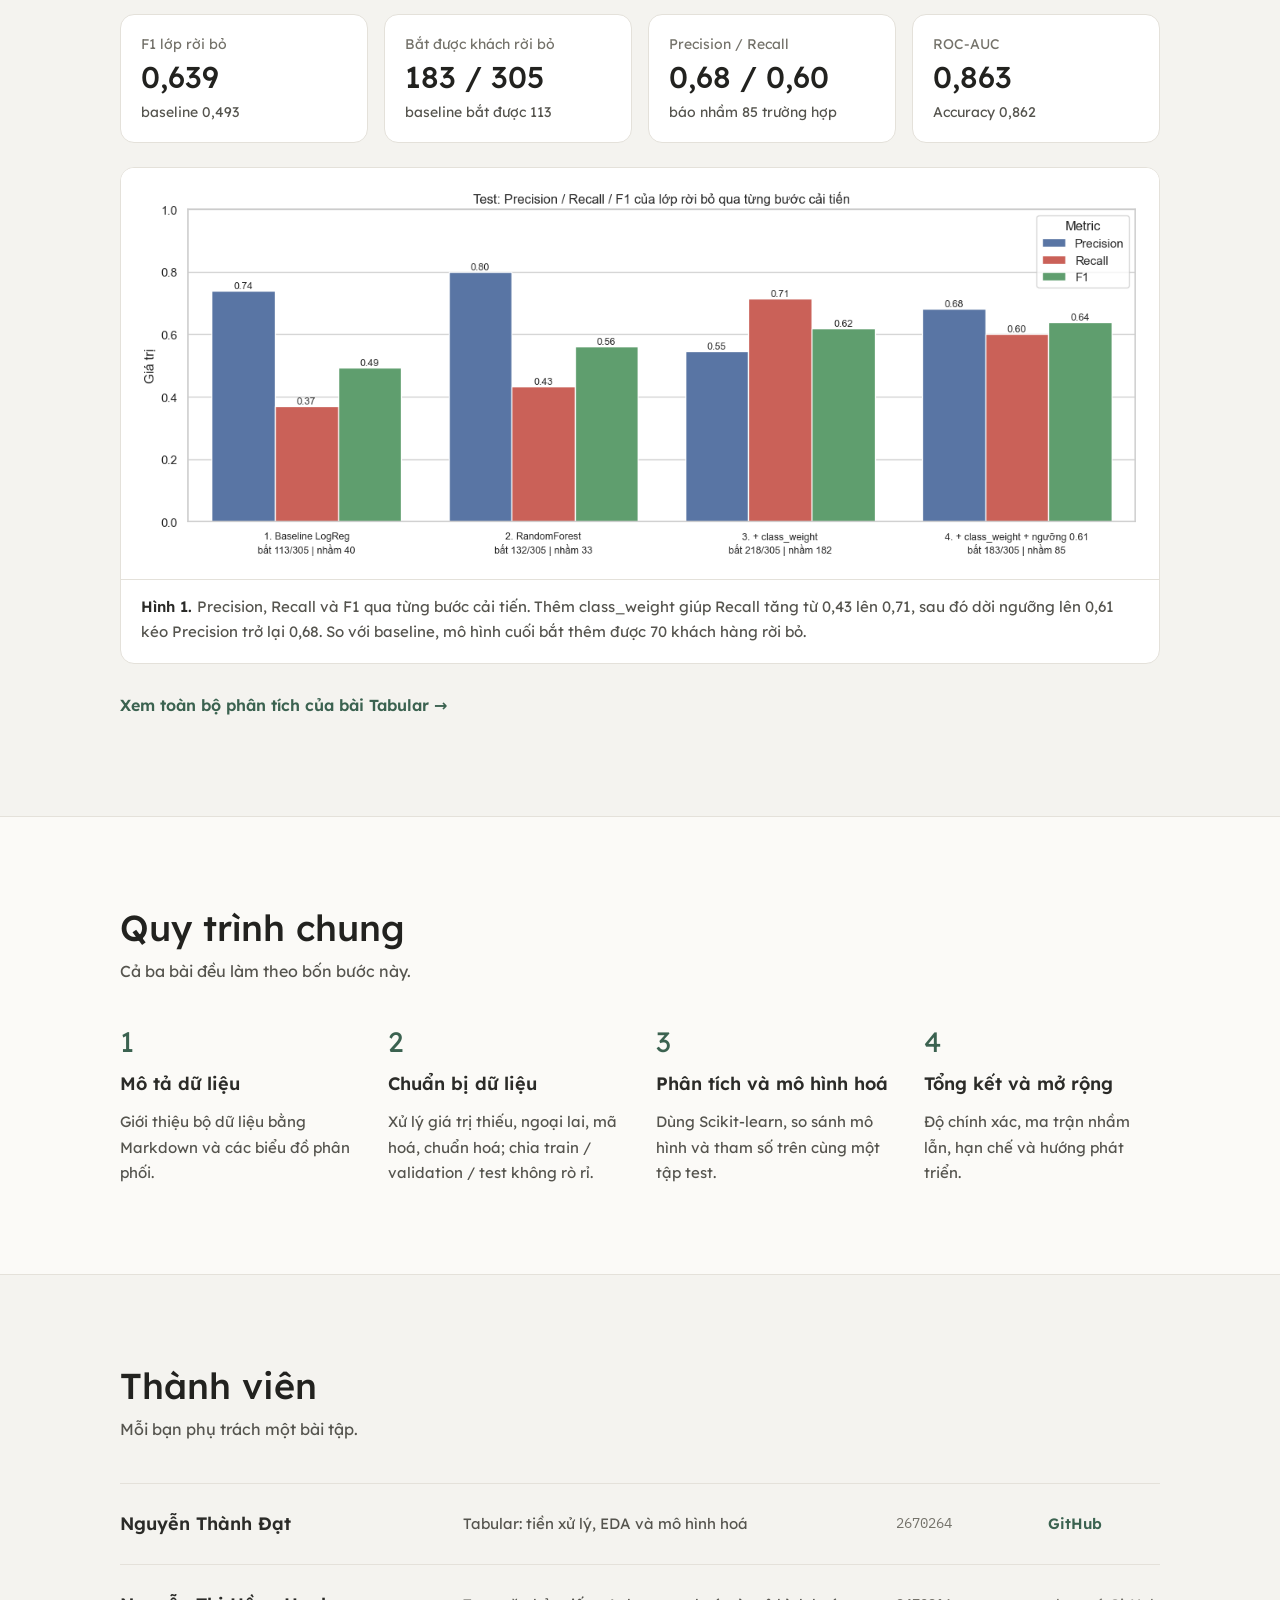
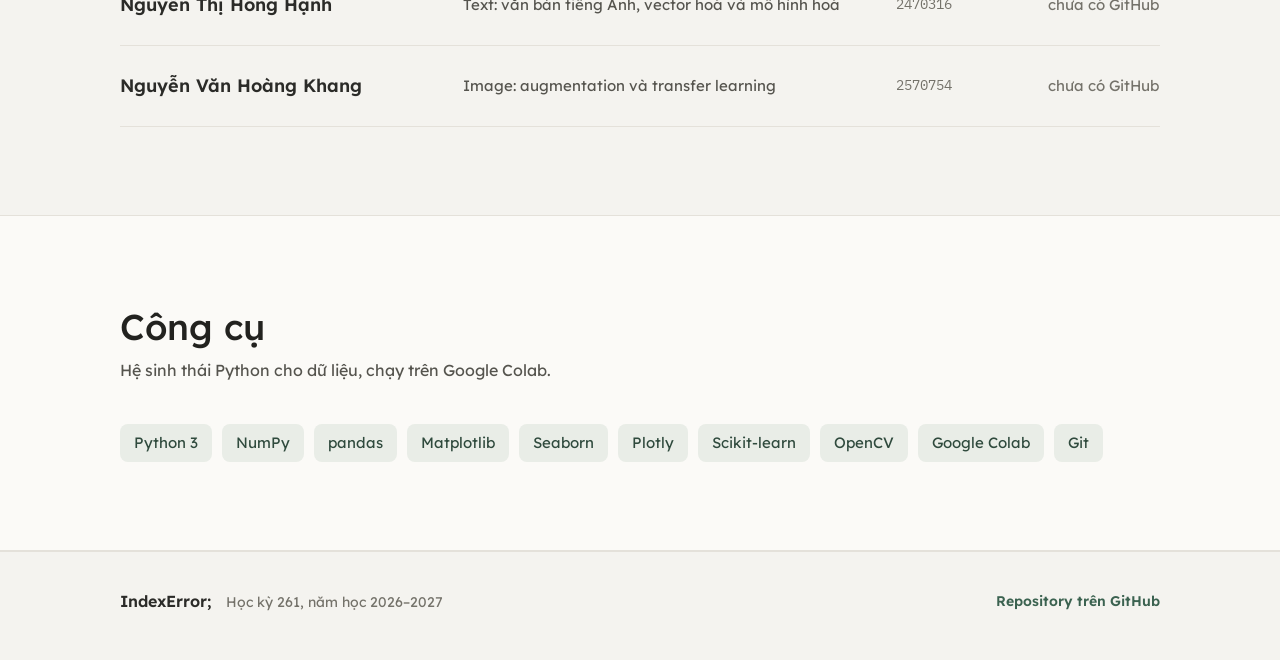
==== commit 9c476172: "Cập nhật giao diện, đổi sang font Lexend" ====
--- a/index.html
+++ b/index.html
@@ -7,8 +7,8 @@
 <meta name="description" content="Bài tập lớn môn Nền tảng lập trình cho phân tích và trực quan dữ liệu của nhóm IndexError, Trường Đại học Bách Khoa – ĐHQG-HCM.">
 <link rel="preconnect" href="https://fonts.googleapis.com">
 <link rel="preconnect" href="https://fonts.gstatic.com" crossorigin>
-<link href="https://fonts.googleapis.com/css2?family=Nunito+Sans:opsz,wght@6..12,400;6..12,600;6..12,700&family=Lora:wght@500;600&family=JetBrains+Mono:wght@400;500&display=swap" rel="stylesheet">
-<link rel="stylesheet" href="styles.css?v=3">
+<link href="https://fonts.googleapis.com/css2?family=Lexend:wght@400;500;600&family=IBM+Plex+Mono:wght@400;500&display=swap" rel="stylesheet">
+<link rel="stylesheet" href="styles.css?v=5">
 </head>
 <body>
 <a class="skip" href="#main">Bỏ qua điều hướng</a>
@@ -19,151 +19,177 @@
     <nav class="nav" aria-label="Điều hướng chính">
       <a href="#bai-tap">Bài tập</a>
       <a href="#ket-qua">Kết quả</a>
+      <a href="#quy-trinh">Quy trình</a>
       <a href="#nhom">Nhóm</a>
+      <a href="#cong-cu">Công cụ</a>
       <a class="gh" href="https://github.com/kuromine19/IndexError-DataViz" rel="noopener">GitHub</a>
     </nav>
   </div>
 </header>
 
 <section class="hero" id="top">
-  <div class="container">
-    <div class="hero-grid">
-      <div class="hero-main">
-        <p class="eyebrow">Bài tập lớn của nhóm IndexError</p>
-        <h1>Nền tảng lập trình cho phân tích và trực quan dữ liệu</h1>
-        <p class="lede">Nhóm làm ba bài trên ba loại dữ liệu: bảng, văn bản và ảnh. Mỗi bài đi qua các bước thu thập, tiền xử lý, EDA, trực quan hoá và huấn luyện mô hình học máy.</p>
-        <div class="actions">
-          <a class="btn btn-primary" href="#bai-tap">Xem các bài tập</a>
-          <a class="btn btn-ghost" href="https://github.com/kuromine19/IndexError-DataViz" rel="noopener">Mã nguồn trên GitHub</a>
+  <div class="container hero-grid">
+    <div class="hero-main">
+      <p class="eyebrow">Bài tập lớn của nhóm IndexError</p>
+      <h1>Nền tảng lập trình cho phân tích và trực quan dữ liệu</h1>
+      <p class="lede">Ba bài tập con trên dữ liệu dạng bảng, văn bản và hình ảnh, đi qua đủ các bước: thu thập, tiền xử lý, EDA, trực quan hoá và học máy.</p>
+      <div class="actions">
+        <a class="btn btn-primary" href="#bai-tap">Xem các bài tập</a>
+        <a class="btn btn-ghost" href="https://github.com/kuromine19/IndexError-DataViz" rel="noopener">Mã nguồn</a>
+      </div>
+    </div>
+
+    <div class="info">
+      <dl>
+        <div><dt>Trường</dt><dd>Đại học Bách Khoa – ĐHQG-HCM</dd></div>
+        <div><dt>Khoa</dt><dd>Khoa học và Kỹ thuật Máy tính</dd></div>
+        <div class="pair">
+          <div><dt>Học kỳ</dt><dd>261</dd></div>
+          <div><dt>Năm học</dt><dd>2026–2027</dd></div>
         </div>
-      </div>
-
-      <aside class="info" aria-labelledby="h-info">
-        <h2 class="info-title" id="h-info">Thông tin môn học</h2>
-        <dl>
-          <dt>Trường</dt><dd>Trường Đại học Bách Khoa – ĐHQG-HCM</dd>
-          <dt>Khoa</dt><dd>Khoa học và Kỹ thuật Máy tính</dd>
-          <dt>Học kỳ</dt><dd>261, năm học 2026–2027</dd>
-          <dt>Giảng viên</dt><dd>Lê Thành Sách</dd>
-        </dl>
-      </aside>
+        <div><dt>Giảng viên hướng dẫn</dt><dd>Lê Thành Sách</dd></div>
+      </dl>
     </div>
   </div>
 </section>
 
 <main id="main">
-  <section class="section container" id="bai-tap" aria-labelledby="h-bai-tap">
-    <div class="section-head">
-      <h2 id="h-bai-tap">Các bài tập</h2>
-      <p>Bài dữ liệu bảng và văn bản là bắt buộc, bài dữ liệu ảnh là bài tự chọn.</p>
-    </div>
+  <section class="section band" id="bai-tap" aria-labelledby="h-bai-tap">
+    <div class="container">
+      <div class="section-head">
+        <h2 id="h-bai-tap">Các bài tập</h2>
+        <p>Hai bài bắt buộc và một bài tự chọn, mỗi bài một loại dữ liệu.</p>
+      </div>
 
-    <div class="grid">
-      <article class="card">
-        <span class="kicker">Bài 1 · bắt buộc</span>
-        <h3>Dữ liệu bảng</h3>
-        <dl class="minis">
-          <div><dt>Số mẫu</dt><dd>10.000</dd></div>
-          <div><dt>Số cột</dt><dd>14</dd></div>
-        </dl>
-        <p>Dự đoán khách hàng rời bỏ ngân hàng trên bộ Bank Customer Churn. Dữ liệu có giá trị thiếu, có cả cột phân loại và cột số.</p>
-        <div class="card-foot">
-          <span>Thành Đạt · <span class="status done">đã xong</span></span>
-          <a class="go" href="tabular.html">Xem bài →</a>
-        </div>
-      </article>
+      <div class="grid">
+        <article class="card">
+          <div class="card-top"><h3>Tabular</h3><span class="kicker">Bắt buộc</span></div>
+          <p>Dự đoán khách hàng rời bỏ ngân hàng. Dữ liệu dạng bảng có giá trị thiếu, kết hợp cột phân loại và cột số.</p>
+          <ul class="rows">
+            <li><span>Số mẫu</span><span>10000</span></li>
+            <li><span>Số cột</span><span>14</span></li>
+            <li><span>Trạng thái</span><span class="done">Đã xong</span></li>
+          </ul>
+          <div class="card-foot">
+            <span>Thành Đạt phụ trách</span>
+            <a class="go" href="tabular.html">Xem bài →</a>
+          </div>
+        </article>
 
-      <article class="card">
-        <span class="kicker">Bài 2 · bắt buộc</span>
-        <h3>Dữ liệu văn bản</h3>
-        <dl class="minis">
-          <div><dt>Số mẫu</dt><dd>≥ 2.000</dd></div>
-          <div><dt>Ngôn ngữ</dt><dd>Tiếng Anh</dd></div>
-        </dl>
-        <p>Phân loại văn bản tiếng Anh, so sánh biểu diễn TF-IDF với embedding.</p>
-        <div class="card-foot">
-          <span>Hồng Hạnh · <span class="status">đang làm</span></span>
-          <a class="go" href="text.html">Xem bài →</a>
-        </div>
-      </article>
+        <article class="card">
+          <div class="card-top"><h3>Text</h3><span class="kicker">Bắt buộc</span></div>
+          <p>Phân loại văn bản tiếng Anh, so sánh biểu diễn TF-IDF với embedding.</p>
+          <ul class="rows">
+            <li><span>Số mẫu</span><span>≥ 2000</span></li>
+            <li><span>Ngôn ngữ</span><span>Tiếng Anh</span></li>
+            <li><span>Trạng thái</span><span>Đang làm</span></li>
+          </ul>
+          <div class="card-foot">
+            <span>Hồng Hạnh phụ trách</span>
+            <a class="go" href="text.html">Xem bài →</a>
+          </div>
+        </article>
 
-      <article class="card">
-        <span class="kicker">Bài 3 · tự chọn</span>
-        <h3>Dữ liệu ảnh</h3>
-        <dl class="minis">
-          <div><dt>Số ảnh</dt><dd>≥ 5.000</dd></div>
-          <div><dt>Số lớp</dt><dd>≥ 3</dd></div>
-        </dl>
-        <p>Phân loại ảnh có cạnh ngắn từ 128 px trở lên, dùng mô hình pretrained.</p>
-        <div class="card-foot">
-          <span>Hoàng Khang · <span class="status">đang làm</span></span>
-          <a class="go" href="image.html">Xem bài →</a>
-        </div>
-      </article>
+        <article class="card">
+          <div class="card-top"><h3>Image</h3><span class="kicker warm">Tự chọn</span></div>
+          <p>Phân loại ảnh với mô hình pretrained, cạnh ngắn nhất từ 128 px.</p>
+          <ul class="rows">
+            <li><span>Số ảnh</span><span>≥ 5000</span></li>
+            <li><span>Số lớp</span><span>≥ 3</span></li>
+            <li><span>Trạng thái</span><span>Đang làm</span></li>
+          </ul>
+          <div class="card-foot">
+            <span>Hoàng Khang phụ trách</span>
+            <a class="go" href="image.html">Xem bài →</a>
+          </div>
+        </article>
+      </div>
     </div>
   </section>
 
-  <section class="section container" id="ket-qua" aria-labelledby="h-ket-qua">
-    <div class="section-head">
-      <h2 id="h-ket-qua">Kết quả bài 1</h2>
-      <p>Mô hình cuối là Random Forest với <code>class_weight='balanced'</code>, ngưỡng 0,61 chọn trên tập Validation. Các số dưới đây đo trên tập Test gồm 1.500 khách hàng, trong đó có 305 người thực sự rời bỏ.</p>
+  <section class="section" id="ket-qua" aria-labelledby="h-ket-qua">
+    <div class="container">
+      <div class="section-head">
+        <h2 id="h-ket-qua">Kết quả bài Tabular</h2>
+        <p>Mô hình cuối là Random Forest với <code>class_weight='balanced'</code>, ngưỡng 0,61 chọn trên tập Validation. Các số dưới đây đo trên tập Test gồm 1500 khách hàng, trong đó có 305 người thực sự rời bỏ.</p>
+      </div>
+
+      <dl class="kpis">
+        <div class="kpi"><dt>F1 lớp rời bỏ</dt><dd><span class="v">0,639</span><span class="d">baseline 0,493</span></dd></div>
+        <div class="kpi"><dt>Bắt được khách rời bỏ</dt><dd><span class="v">183 / 305</span><span class="d">baseline bắt được 113</span></dd></div>
+        <div class="kpi"><dt>Precision / Recall</dt><dd><span class="v">0,68 / 0,60</span><span class="d">báo nhầm 85 trường hợp</span></dd></div>
+        <div class="kpi"><dt>ROC-AUC</dt><dd><span class="v">0,863</span><span class="d">Accuracy 0,862</span></dd></div>
+      </dl>
+
+      <figure class="fig" style="margin-top:24px">
+        <a class="plate wide" href="assets/tabular/improvement-steps.png"><img src="assets/tabular/improvement-steps.png" width="1284" height="483" loading="lazy" alt="Biểu đồ cột Precision, Recall và F1 của lớp rời bỏ trên tập Test qua bốn bước: baseline Logistic Regression, Random Forest, thêm class_weight, thêm ngưỡng 0,61."></a>
+        <figcaption>Precision, Recall và F1 qua từng bước cải tiến. Thêm class_weight giúp Recall tăng từ 0,43 lên 0,71, sau đó dời ngưỡng lên 0,61 kéo Precision trở lại 0,68. So với baseline, mô hình cuối bắt thêm được 70 khách hàng rời bỏ.</figcaption>
+      </figure>
+      <p style="margin:20px 0 0"><a class="go" href="tabular.html">Xem toàn bộ phân tích của bài Tabular →</a></p>
     </div>
-
-    <dl class="kpis">
-      <div class="kpi"><dt>F1 lớp rời bỏ</dt><dd><span class="v">0,639</span><span class="d">baseline 0,493</span></dd></div>
-      <div class="kpi"><dt>Bắt được khách rời bỏ</dt><dd><span class="v">183 / 305</span><span class="d">baseline bắt được 113</span></dd></div>
-      <div class="kpi"><dt>Precision / Recall</dt><dd><span class="v">0,68 / 0,60</span><span class="d">báo nhầm 85 trường hợp</span></dd></div>
-      <div class="kpi"><dt>ROC-AUC</dt><dd><span class="v">0,863</span><span class="d">Accuracy 0,862</span></dd></div>
-    </dl>
-
-    <figure class="fig" style="margin-top:20px">
-      <a class="plate wide" href="assets/tabular/improvement-steps.png"><img src="assets/tabular/improvement-steps.png" width="1284" height="483" loading="lazy" alt="Biểu đồ cột Precision, Recall và F1 của lớp rời bỏ trên tập Test qua bốn bước: baseline Logistic Regression, Random Forest, thêm class_weight, thêm ngưỡng 0,61."></a>
-      <figcaption>Precision, Recall và F1 qua từng bước cải tiến. Thêm class_weight giúp Recall tăng từ 0,43 lên 0,71, sau đó dời ngưỡng lên 0,61 kéo Precision trở lại 0,68. So với baseline, mô hình cuối bắt thêm được 70 khách hàng rời bỏ.</figcaption>
-    </figure>
-    <p style="margin-top:16px"><a href="tabular.html">Xem toàn bộ phân tích của bài 1 →</a></p>
   </section>
 
-  <section class="section container" aria-labelledby="h-quy-trinh">
-    <div class="section-head">
-      <h2 id="h-quy-trinh">Cách nhóm làm mỗi bài</h2>
+  <section class="section band" id="quy-trinh" aria-labelledby="h-quy-trinh">
+    <div class="container">
+      <div class="section-head">
+        <h2 id="h-quy-trinh">Quy trình chung</h2>
+        <p>Cả ba bài đều làm theo bốn bước này.</p>
+      </div>
+      <ol class="steps">
+        <li><span class="n">1</span><h3>Mô tả dữ liệu</h3><p>Giới thiệu bộ dữ liệu bằng Markdown và các biểu đồ phân phối.</p></li>
+        <li><span class="n">2</span><h3>Chuẩn bị dữ liệu</h3><p>Xử lý giá trị thiếu, ngoại lai, mã hoá, chuẩn hoá; chia train / validation / test không rò rỉ.</p></li>
+        <li><span class="n">3</span><h3>Phân tích và mô hình hoá</h3><p>Dùng Scikit-learn, so sánh mô hình và tham số trên cùng một tập test.</p></li>
+        <li><span class="n">4</span><h3>Tổng kết và mở rộng</h3><p>Độ chính xác, ma trận nhầm lẫn, hạn chế và hướng phát triển.</p></li>
+      </ol>
     </div>
-    <ol class="steps">
-      <li><span class="n">Bước 1</span><h3>Mô tả dữ liệu</h3><p>Giới thiệu bộ dữ liệu bằng Markdown và vẽ biểu đồ phân phối các thuộc tính.</p></li>
-      <li><span class="n">Bước 2</span><h3>Chuẩn bị dữ liệu</h3><p>Xử lý giá trị thiếu và ngoại lai, mã hoá, chuẩn hoá, rồi chia train / validation / test sao cho không rò rỉ dữ liệu.</p></li>
-      <li><span class="n">Bước 3</span><h3>Mô hình hoá</h3><p>Huấn luyện bằng Scikit-learn, so sánh nhiều mô hình và bộ tham số trên cùng một tập test.</p></li>
-      <li><span class="n">Bước 4</span><h3>Tổng kết</h3><p>Đánh giá bằng các thước đo và ma trận nhầm lẫn, nêu hạn chế và hướng phát triển.</p></li>
-    </ol>
   </section>
 
-  <section class="section container" id="nhom" aria-labelledby="h-nhom">
-    <div class="section-head">
-      <h2 id="h-nhom">Thành viên nhóm</h2>
+  <section class="section" id="nhom" aria-labelledby="h-nhom">
+    <div class="container">
+      <div class="section-head">
+        <h2 id="h-nhom">Thành viên</h2>
+        <p>Mỗi bạn phụ trách một bài tập.</p>
+      </div>
+      <ul class="people">
+        <li>
+          <span class="name">Nguyễn Thành Đạt</span>
+          <span class="role">Tabular: tiền xử lý, EDA và mô hình hoá</span>
+          <span class="id">2670264</span>
+          <a class="link" href="https://github.com/kuromine19" rel="noopener">GitHub</a>
+        </li>
+        <li>
+          <span class="name">Nguyễn Thị Hồng Hạnh</span>
+          <span class="role">Text: văn bản tiếng Anh, vector hoá và mô hình hoá</span>
+          <span class="id">2470316</span>
+          <span class="link">chưa có GitHub</span>
+        </li>
+        <li>
+          <span class="name">Nguyễn Văn Hoàng Khang</span>
+          <span class="role">Image: augmentation và transfer learning</span>
+          <span class="id">2570754</span>
+          <span class="link">chưa có GitHub</span>
+        </li>
+      </ul>
     </div>
-    <div class="table-wrap">
-      <table class="data wrap team">
-        <thead><tr><th scope="col">Họ tên</th><th scope="col">MSSV</th><th scope="col">Phụ trách</th><th scope="col">GitHub</th></tr></thead>
-        <tbody>
-          <tr><th scope="row">Nguyễn Thành Đạt</th><td>2670264</td><td>Bài 1, dữ liệu bảng</td><td><a href="https://github.com/kuromine19" rel="noopener">kuromine19</a></td></tr>
-          <tr><th scope="row">Nguyễn Thị Hồng Hạnh</th><td>2470316</td><td>Bài 2, văn bản tiếng Anh</td><td>chưa cập nhật</td></tr>
-          <tr><th scope="row">Nguyễn Văn Hoàng Khang</th><td>2570754</td><td>Bài 3, dữ liệu ảnh</td><td>chưa cập nhật</td></tr>
-        </tbody>
-      </table>
+  </section>
+
+  <section class="section band" id="cong-cu" aria-labelledby="h-cong-cu">
+    <div class="container">
+      <div class="section-head">
+        <h2 id="h-cong-cu">Công cụ</h2>
+        <p>Hệ sinh thái Python cho dữ liệu, chạy trên Google Colab.</p>
+      </div>
+      <ul class="stack">
+        <li>Python 3</li><li>NumPy</li><li>pandas</li><li>Matplotlib</li><li>Seaborn</li>
+        <li>Plotly</li><li>Scikit-learn</li><li>OpenCV</li><li>Google Colab</li><li>Git</li>
+      </ul>
     </div>
-
-    <h3 class="sub-h">Công cụ</h3>
-    <ul class="stack">
-      <li>Python 3</li><li>NumPy</li><li>pandas</li><li>Matplotlib</li><li>Seaborn</li>
-      <li>Plotly</li><li>Scikit-learn</li><li>OpenCV</li><li>Google Colab</li><li>Git</li>
-    </ul>
   </section>
 </main>
 
 <footer class="footer">
   <div class="container">
-    <div>
-      <span class="brand">IndexError<span>;</span></span>
-      <small>Học kỳ 261, năm học 2026–2027 · Trường Đại học Bách Khoa – ĐHQG-HCM</small>
-    </div>
+    <span class="foot-meta"><span class="brand">IndexError;</span><span>Học kỳ 261, năm học 2026–2027</span></span>
     <a class="btn" href="https://github.com/kuromine19/IndexError-DataViz" rel="noopener">Repository trên GitHub</a>
   </div>
 </footer>
--- a/styles.css
+++ b/styles.css
@@ -1,34 +1,31 @@
-/* IndexError; — giao diện dùng chung (bản redesign) */
+/* IndexError; — giao diện dùng chung */
 :root{
-  --bg:#F7F5F1;
+  --bg:#F4F3EF;
+  --band:#FBFAF7;
   --surface:#FFFFFF;
-  --surface-2:#FBFAF7;
-  --chip:#EFECE6;
-  --ink:#0E1116;
-  --ink-2:#3D4552;
-  --muted:#5A6372;
-  --faint:#8A929F;
-  --rule:#E3DFD7;
-  --rule-2:#ECE9E3;
-  --accent:#2C4DA8;
-  --accent-ink:#1D3578;
-  --accent-soft:#E9EDF7;
-  --accent-solid:#2C4DA8;
-  --accent-solid-hover:#1D3578;
-  --warm:#8F4205;
-  --warm-soft:#FBEFE2;
-  --good:#0F7A4B;
-  --good-soft:#E3F4EC;
-  --footer:#0E1116;
-  --footer-ink:#C9CED6;
-
-  --sans:"Nunito Sans",system-ui,-apple-system,"Segoe UI",sans-serif;
-  /* Georgia thiếu glyph tiếng Việt dựng sẵn (ề, ế vỡ dấu) nên không dùng làm dự phòng */
-  --serif:"Lora","Times New Roman","Noto Serif",serif;
-  --mono:"JetBrains Mono",ui-monospace,SFMono-Regular,Menlo,Consolas,monospace;
-
-  --gutter:clamp(16px,5vw,48px);
-  --radius:10px;
+  --chip:#E9EDE7;
+  --chip-ink:#2F4A3D;
+  --ink:#2B2B28;
+  --ink-strong:#22221F;
+  --ink-2:#55544E;
+  --muted:#74726A;
+  --rule:#E4E1DA;
+  --rule-2:#EEECE6;
+  --line:#D6D3CB;
+  --accent:#3B6250;
+  --accent-ink:#28463A;
+  --accent-soft:#E9EDE7;
+  --warm:#8A5A2B;
+  --warm-soft:#F4EADF;
+  --on-accent:#FFFFFF;
+
+  --sans:"Lexend",system-ui,-apple-system,"Segoe UI",sans-serif;
+  /* tiêu đề và nội dung cùng dùng Lexend */
+  --serif:var(--sans);
+  --mono:"IBM Plex Mono",ui-monospace,SFMono-Regular,Menlo,Consolas,monospace;
+
+  --gutter:clamp(16px,5vw,40px);
+  --radius:14px;
 
   color-scheme:light;
   padding-top:env(safe-area-inset-top,0px);
@@ -37,30 +34,28 @@
 @media (prefers-color-scheme:dark){
   :root:not([data-theme="light"]){
     color-scheme:dark;
-    --bg:#0B0D11;--surface:#13161C;--surface-2:#171B22;--chip:#1D222B;
-    --ink:#E9ECF2;--ink-2:#BCC3CE;--muted:#98A0AD;--faint:#6E7684;
-    --rule:#262B35;--rule-2:#20242D;
-    --accent:#8EA6FF;--accent-ink:#B5C4FF;--accent-soft:#1B2445;--accent-solid:#2F52D6;--accent-solid-hover:#3D5FE0;
-    --warm:#F2B27A;--warm-soft:#33220F;--good:#6FD3A2;--good-soft:#0F2A1F;
-    --footer:#06070A;
+    --bg:#161714;--band:#1C1D1A;--surface:#21231F;--chip:#26302B;--chip-ink:#BFD6C8;
+    --ink:#E6E4DD;--ink-strong:#F1EFE8;--ink-2:#BDBAB0;--muted:#9A978D;
+    --rule:#30322D;--rule-2:#2A2C27;--line:#3D403A;
+    --accent:#8DBFA5;--accent-ink:#B2D6C2;--accent-soft:#24312A;
+    --warm:#D9A877;--warm-soft:#33281C;--on-accent:#12201A;
   }
 }
 :root[data-theme="dark"]{
   color-scheme:dark;
-  --bg:#0B0D11;--surface:#13161C;--surface-2:#171B22;--chip:#1D222B;
-  --ink:#E9ECF2;--ink-2:#BCC3CE;--muted:#98A0AD;--faint:#6E7684;
-  --rule:#262B35;--rule-2:#20242D;
-  --accent:#8EA6FF;--accent-ink:#B5C4FF;--accent-soft:#1B2445;--accent-solid:#2F52D6;--accent-solid-hover:#3D5FE0;
-  --warm:#F2B27A;--warm-soft:#33220F;--good:#6FD3A2;--good-soft:#0F2A1F;
-  --footer:#06070A;
+  --bg:#161714;--band:#1C1D1A;--surface:#21231F;--chip:#26302B;--chip-ink:#BFD6C8;
+  --ink:#E6E4DD;--ink-strong:#F1EFE8;--ink-2:#BDBAB0;--muted:#9A978D;
+  --rule:#30322D;--rule-2:#2A2C27;--line:#3D403A;
+  --accent:#8DBFA5;--accent-ink:#B2D6C2;--accent-soft:#24312A;
+  --warm:#D9A877;--warm-soft:#33281C;--on-accent:#12201A;
 }
 
 *,*::before,*::after{box-sizing:border-box}
-html{scroll-behavior:smooth;scroll-padding-top:calc(72px + env(safe-area-inset-top,0px));-webkit-text-size-adjust:100%}
+html{scroll-behavior:smooth;-webkit-text-size-adjust:100%}
 @media (prefers-reduced-motion:reduce){html{scroll-behavior:auto}}
 body{
   margin:0;background:var(--bg);color:var(--ink);
-  font-family:var(--sans);font-size:16px;line-height:1.6;
+  font-family:var(--sans);font-size:16px;line-height:1.7;
   -webkit-font-smoothing:antialiased;
 }
 img{max-width:100%;height:auto;display:block}
@@ -69,216 +64,174 @@
 :focus-visible{outline:2px solid var(--accent);outline-offset:3px;border-radius:4px}
 .skip{position:absolute;left:-9999px;top:8px;background:var(--surface);padding:8px 12px;z-index:100}
 .skip:focus{left:8px}
-.container{max-width:1200px;margin:0 auto;padding-inline:var(--gutter)}
-.mono{font-family:var(--mono)}
-code{font-family:var(--mono);font-size:.88em;background:var(--chip);padding:.1em .38em;border-radius:4px}
-
-/* ---------- top bar ---------- */
-.topbar{position:sticky;top:0;z-index:20;background:var(--surface);
-  border-bottom:1px solid var(--rule);padding-top:env(safe-area-inset-top,0px)}
-.topbar .container{display:flex;flex-wrap:wrap;align-items:center;justify-content:space-between;
-  gap:8px 32px;padding-block:12px}
-.brand{font-family:var(--mono);font-weight:700;font-size:18px;color:var(--ink);text-decoration:none;letter-spacing:-.01em}
+.container{max-width:1120px;margin:0 auto;padding-inline:var(--gutter)}
+code{font-family:var(--mono);font-size:.86em;background:var(--chip);color:var(--chip-ink);padding:.1em .38em;border-radius:4px}
+
+/* ---------- đầu trang ---------- */
+.topbar .container{display:flex;flex-wrap:wrap;align-items:center;justify-content:space-between;gap:8px 32px;padding-block:20px}
+.brand{font-family:var(--serif);font-weight:600;font-size:20px;color:var(--ink);text-decoration:none}
 .brand span{color:var(--accent)}
-.nav{display:flex;flex-wrap:wrap;align-items:center;gap:2px 4px;font-size:15px;font-weight:500}
-.nav a{color:var(--ink-2);text-decoration:none;padding:10px 12px;border-radius:8px}
-.nav a:hover{background:var(--chip);color:var(--ink)}
-.nav a[aria-current="page"]{color:var(--accent)}
-.nav .gh{display:inline-flex;align-items:center;gap:8px;color:#fff;background:#0E1116;margin-left:8px;padding:10px 16px}
-.nav .gh:hover{background:#262B35;color:#fff}
+.nav{display:flex;flex-wrap:wrap;align-items:center;gap:0 4px;font-size:15px}
+.nav a{display:inline-flex;align-items:center;min-height:44px;padding:0 12px;color:var(--ink-2);text-decoration:none}
+.nav a:hover,.nav a[aria-current="page"]{color:var(--accent)}
+.nav .gh{min-height:40px;padding:0 16px;margin-left:8px;border:1px solid var(--line);border-radius:999px;color:var(--ink);font-weight:600}
+.nav .gh:hover{border-color:var(--accent);color:var(--accent)}
 
 /* ---------- hero ---------- */
-.hero{background:var(--surface);border-bottom:1px solid var(--rule)}
-.hero-grid{display:flex;flex-wrap:wrap;gap:40px;align-items:flex-start;
-  padding-block:clamp(40px,6vw,80px) clamp(40px,5vw,64px)}
-.hero-main{flex:999 1 560px;min-width:0;display:flex;flex-direction:column;gap:24px}
-.eyebrow{margin:0;font-size:15px;font-weight:600;color:var(--muted)}
+.hero-grid{display:flex;flex-wrap:wrap;gap:48px 72px;align-items:flex-start;
+  padding-block:clamp(40px,7vw,88px) clamp(48px,7vw,88px)}
+.hero-main{flex:999 1 520px;min-width:0;display:flex;flex-direction:column;gap:20px}
+.eyebrow{margin:0;font-size:15px;font-weight:600;color:var(--accent)}
 .crumb{margin:0;font-size:15px}
 .crumb a{text-decoration:none}
-h1{margin:0;font-family:var(--serif);font-weight:500;font-size:clamp(34px,4.6vw,56px);
-  line-height:1.04;letter-spacing:-.02em}
-h1.sub{font-size:clamp(30px,4vw,48px)}
-.lede{margin:0;max-width:620px;font-size:18px;line-height:1.65;color:var(--ink-2)}
-.actions{display:flex;flex-wrap:wrap;gap:12px;margin-top:8px}
-.btn{display:inline-flex;align-items:center;gap:10px;min-height:48px;padding:0 22px;border-radius:10px;
+h1{margin:0;font-family:var(--serif);font-weight:500;font-size:clamp(32px,4.2vw,48px);
+  line-height:1.2;letter-spacing:-.025em;color:var(--ink-strong)}
+h1.sub{font-size:clamp(28px,3.6vw,40px)}
+.lede{margin:0;max-width:560px;font-size:18px;color:var(--ink-2)}
+.actions{display:flex;flex-wrap:wrap;gap:12px;margin-top:12px}
+.btn{display:inline-flex;align-items:center;gap:8px;min-height:48px;padding:0 24px;border-radius:999px;
   font-weight:600;text-decoration:none;border:1px solid transparent}
-.btn-primary{background:var(--accent-solid);color:#fff}
-.btn-primary:hover{background:var(--accent-solid-hover);color:#fff}
-.btn-ghost{background:var(--surface);color:var(--ink);border-color:var(--rule)}
-.btn-ghost:hover{background:var(--chip);color:var(--ink)}
-
-/* info card */
-.info{flex:1 1 340px;min-width:0;border:1px solid var(--rule);border-radius:var(--radius);background:var(--surface-2);overflow:hidden}
-.info-head{display:flex;align-items:center;justify-content:space-between;padding:12px 18px;
-  border-bottom:1px solid var(--rule);background:var(--surface);font-family:var(--mono);font-size:13px;color:var(--ink-2)}
-.dots{display:flex;gap:6px}
-.dots i{width:8px;height:8px;border-radius:50%;background:var(--rule)}
-.info dl{margin:0;padding:8px 18px 14px;display:grid;grid-template-columns:max-content minmax(0,1fr);column-gap:20px;font-size:14px}
-.info dt,.info dd{padding:10px 0;border-bottom:1px dashed var(--rule)}
+.btn-primary{background:var(--accent);color:var(--on-accent)}
+.btn-primary:hover{background:var(--accent-ink);color:var(--on-accent)}
+.btn-ghost{border-color:var(--line);color:var(--ink)}
+.btn-ghost:hover{border-color:var(--accent);color:var(--accent)}
+
+/* thông tin bên cạnh hero: danh sách chữ, không đóng khung */
+.info{flex:1 1 300px;min-width:0;padding-top:8px}
+.info-title{margin:0 0 14px;font-family:var(--sans);font-size:15px;font-weight:600;color:var(--ink)}
+.info dl{margin:0;display:flex;flex-direction:column;gap:18px;font-size:15px}
 .info dt{color:var(--muted)}
-.info dd{margin:0;font-weight:500}
-.info dt:nth-last-of-type(1),.info dd:last-child{border-bottom:0}
-
-/* pipeline */
-.pipeline{list-style:none;margin:0;padding:0 0 48px;display:flex;flex-wrap:wrap;align-items:center;gap:10px;
-  font-family:var(--mono);font-size:13px}
-.pipeline li{padding:8px 14px;border-radius:999px;background:var(--chip)}
-.pipeline li.arrow{background:none;padding:0;color:var(--faint)}
-.pipeline li.end{background:var(--ink);color:var(--bg)}
-
-/* ---------- sections ---------- */
-.section{padding-top:clamp(48px,6vw,80px)}
-.section:last-of-type{padding-bottom:clamp(64px,8vw,112px)}
-.section-head{margin-bottom:28px;display:flex;flex-direction:column;gap:10px}
-.section-head > div{display:contents}
-.num{font-family:var(--mono);font-size:13px;color:var(--accent)}
-h2{margin:0;font-family:var(--serif);font-weight:500;font-size:clamp(28px,3vw,36px);line-height:1.1;letter-spacing:-.015em}
-.section-head p{margin:0;max-width:68ch;color:var(--ink-2);font-size:16px}
-h3{margin:0;font-weight:600;letter-spacing:-.01em}
+.info dd{margin:2px 0 0;font-weight:600;color:var(--ink)}
+.info .pair{display:flex;gap:40px}
+
+/* ---------- các mục, xen kẽ dải nền ---------- */
+.section{padding-block:clamp(56px,7vw,88px)}
+.band{background:var(--band);border-block:1px solid var(--rule)}
+.section-head{margin-bottom:40px}
+h2{margin:0 0 8px;font-family:var(--serif);font-weight:500;font-size:clamp(28px,3vw,36px);line-height:1.25;color:var(--ink-strong)}
+.section-head p{margin:0;max-width:68ch;color:var(--ink-2)}
+h3{margin:0}
+.sub-h{margin:44px 0 16px;font-family:var(--serif);font-weight:500;font-size:22px}
 .prose{max-width:72ch;color:var(--ink-2)}
 .prose p{margin:0 0 1em}
 .prose strong{color:var(--ink)}
-.sub-h{font-size:20px;margin:48px 0 16px}
-
-.grid{display:grid;grid-template-columns:repeat(auto-fit,minmax(min(300px,100%),1fr));gap:20px}
-.card{display:flex;flex-direction:column;gap:14px;padding:24px;background:var(--surface);
+
+/* thẻ bài tập */
+.grid{display:grid;grid-template-columns:repeat(auto-fit,minmax(min(280px,100%),1fr));gap:24px}
+.card{display:flex;flex-direction:column;gap:14px;padding:28px;background:var(--surface);
   border:1px solid var(--rule);border-radius:var(--radius)}
-.card.dashed{border-style:dashed}
-.card-top{display:flex;align-items:center;justify-content:space-between;gap:12px}
-.icon{display:inline-flex;width:48px;height:48px;align-items:center;justify-content:center;border-radius:12px;background:var(--chip);color:var(--ink)}
-.tag{font-size:13px;font-weight:600;padding:3px 9px;border-radius:999px;background:var(--accent-soft);color:var(--accent)}
-.tag.warm{background:var(--warm-soft);color:var(--warm)}
-.tag.good{background:var(--good-soft);color:var(--good)}
-.tag.muted{background:var(--chip);color:var(--muted)}
-.card .kicker{font-size:14px;color:var(--muted)}
-.card h3{font-size:21px;font-family:var(--serif);font-weight:600}
-.card p{margin:0;font-size:15px;color:var(--ink-2)}
-.minis{margin:0;display:grid;grid-template-columns:repeat(2,minmax(0,1fr));gap:12px}
-.minis div{padding:14px;border-radius:10px;background:var(--bg)}
-.minis dt{font-size:12px;color:var(--muted)}
-.minis dd{margin:2px 0 0;font-size:22px;font-weight:700;font-variant-numeric:tabular-nums}
-.card-foot{margin-top:auto;padding-top:18px;border-top:1px solid var(--rule-2);display:flex;flex-wrap:wrap;
-  align-items:center;justify-content:space-between;gap:12px;font-size:14px;color:var(--muted)}
-.card-foot strong{color:var(--ink);font-weight:600}
-.go{display:inline-flex;align-items:center;gap:6px;min-height:44px;font-weight:600;text-decoration:none}
-
-/* KPI */
-.kpis{display:grid;grid-template-columns:repeat(auto-fit,minmax(min(200px,100%),1fr));gap:12px;margin:0}
-.kpi{padding:16px 18px;border-radius:10px;background:var(--surface);border:1px solid var(--rule)}
-.kpi dt{font-size:13px;color:var(--muted)}
-.kpi dd{margin:4px 0 0}
-.kpi .v{display:block;font-variant-numeric:tabular-nums;font-size:clamp(24px,2.3vw,30px);white-space:nowrap;font-weight:700;line-height:1.1;color:var(--ink)}
-.kpi .d{display:block;margin-top:6px;font-size:13px;color:var(--ink-2)}
+.card-top{display:flex;align-items:baseline;justify-content:space-between;gap:12px}
+.card h3{font-family:var(--serif);font-weight:500;font-size:24px}
+.kicker{font-size:13px;font-weight:600;color:var(--accent)}
+.kicker.warm{color:var(--warm)}
+.card p{margin:0;color:var(--ink-2);font-size:16px}
+.rows{margin:0;padding:0;list-style:none;display:flex;flex-direction:column;gap:6px;font-size:15px}
+.rows li{display:flex;justify-content:space-between;gap:12px;padding:8px 0;border-top:1px solid var(--rule-2)}
+.rows li span:first-child{color:var(--muted)}
+.rows li span:last-child{font-weight:600}
+.card-foot{margin-top:auto;display:flex;flex-wrap:wrap;align-items:center;justify-content:space-between;
+  gap:8px 16px;padding-top:8px;font-size:14px;color:var(--muted)}
+.go{display:inline-flex;align-items:center;min-height:44px;font-weight:600;text-decoration:none}
+.status{font-size:14px;color:var(--muted)}
+.status.done{color:var(--accent);font-weight:600}
+
+/* chỉ số */
+.kpis{display:grid;grid-template-columns:repeat(auto-fit,minmax(min(200px,100%),1fr));gap:16px;margin:0}
+.kpi{padding:18px 20px;border-radius:var(--radius);background:var(--surface);border:1px solid var(--rule)}
+.kpi dt{font-size:14px;color:var(--muted)}
+.kpi dd{margin:2px 0 0}
+.kpi .v{display:block;font-family:var(--serif);font-size:clamp(24px,2.4vw,30px);font-weight:500;line-height:1.25;
+  color:var(--ink-strong);white-space:nowrap;font-variant-numeric:tabular-nums}
+.kpi .d{display:block;margin-top:4px;font-size:14px;color:var(--ink-2)}
 .kpi .d b{color:var(--ink);font-weight:600}
-
-/* feature (landing result spotlight) */
-.spotlight{display:grid;gap:28px;padding:clamp(20px,3vw,32px);background:var(--surface);border:1px solid var(--rule);border-radius:var(--radius)}
-.spot-head{display:flex;flex-wrap:wrap;justify-content:space-between;align-items:flex-end;gap:12px 32px}
-.spot-head h3{font-size:clamp(22px,2.4vw,28px)}
-.spot-head p{margin:6px 0 0;color:var(--muted);font-size:15px;max-width:62ch}
-
-/* figures */
+.minis{margin:0;display:flex;flex-direction:column}
+.minis div{display:flex;justify-content:space-between;gap:12px;padding:8px 0;border-top:1px solid var(--rule-2);font-size:15px}
+.minis dt{color:var(--muted)}
+.minis dd{margin:0;font-weight:600}
+
+/* hình */
+main{counter-reset:hinh}
 .fig{margin:0;background:var(--surface);border:1px solid var(--rule);border-radius:var(--radius);overflow:hidden}
 .fig .plate{display:block;background:#fff;padding:clamp(8px,1.5vw,16px);border-bottom:1px solid var(--rule)}
 .fig .plate img{margin:0 auto}
-.fig figcaption{padding:14px 18px 16px;font-size:15px;color:var(--ink-2)}
+.fig figcaption{padding:14px 20px 18px;font-size:15px;color:var(--ink-2)}
+.fig figcaption::before{counter-increment:hinh;content:"Hình " counter(hinh) ". ";font-weight:600;color:var(--ink)}
 .fig figcaption b{color:var(--ink)}
-.fig figcaption strong{color:var(--ink);font-weight:600}
-.fig .zoom{font-family:var(--mono);font-size:12px;color:var(--muted);text-decoration:none;align-self:flex-start;min-height:32px;display:inline-flex;align-items:center}
-.fig .zoom:hover{color:var(--accent)}
-.figs{display:grid;gap:20px}
+.figs{display:grid;gap:24px}
 .figs.two{grid-template-columns:repeat(auto-fit,minmax(min(420px,100%),1fr))}
-/* hình rất rộng: cho phép cuộn ngang trên màn nhỏ thay vì co quá bé */
 @media (max-width:720px){
   .fig .plate.wide{overflow-x:auto}
   .fig .plate.wide img{max-width:none;width:720px}
 }
 
-/* tables */
-.table-wrap{overflow-x:auto;background:var(--surface);border:1px solid var(--rule);border-radius:14px}
-table.data{width:100%;border-collapse:collapse;font-size:14px;font-variant-numeric:tabular-nums}
-table.data caption{text-align:left;padding:14px 16px;font-size:14px;color:var(--muted);caption-side:bottom;border-top:1px solid var(--rule-2)}
-table.data th,table.data td{padding:11px 16px;border-bottom:1px solid var(--rule-2);text-align:right;white-space:nowrap}
+/* bảng */
+.table-wrap{overflow-x:auto;background:var(--surface);border:1px solid var(--rule);border-radius:var(--radius)}
+table.data{width:100%;border-collapse:collapse;font-size:15px;font-variant-numeric:tabular-nums}
+table.data caption{text-align:left;padding:14px 18px;font-size:14px;color:var(--muted);caption-side:bottom;border-top:1px solid var(--rule-2)}
+table.data th,table.data td{padding:11px 18px;border-bottom:1px solid var(--rule-2);text-align:right;white-space:nowrap}
 table.data th:first-child,table.data td:first-child{text-align:left}
-table.data thead th{font-weight:600;font-size:13px;color:var(--muted);background:var(--surface-2)}
+table.data thead th{font-weight:600;font-size:14px;color:var(--muted);background:var(--band)}
 table.data tbody tr:last-child td,table.data tbody tr:last-child th{border-bottom:0}
-table.data tbody th{font-weight:500}
-table.data td.num{font-variant-numeric:tabular-nums}
+table.data tbody th{font-weight:600}
 table.data tr.hl td,table.data tr.hl th{background:var(--accent-soft)}
-table.data td.best{font-weight:700;color:var(--accent)}
+table.data td.best{font-weight:600;color:var(--accent)}
 table.data.wrap td,table.data.wrap th{white-space:normal}
-
-/* key-value table */
 table.kv{width:100%;border-collapse:collapse;font-size:15px}
-table.kv th,table.kv td{text-align:left;padding:12px 16px;border-bottom:1px solid var(--rule-2);vertical-align:top}
+table.kv th,table.kv td{text-align:left;padding:12px 18px;border-bottom:1px solid var(--rule-2);vertical-align:top}
 table.kv th{font-weight:600;font-size:14px;color:var(--muted);width:12rem}
 table.kv tr:last-child th,table.kv tr:last-child td{border-bottom:0}
 
-/* deliverables */
-.deliver{list-style:none;margin:0;padding:0;display:grid;gap:12px;grid-template-columns:repeat(auto-fit,minmax(min(260px,100%),1fr))}
-.deliver li{padding:20px;background:var(--surface);border:1px solid var(--rule);border-radius:14px;display:flex;flex-direction:column;gap:6px}
+/* sản phẩm nộp, mục lục, ghi chú */
+.deliver{list-style:none;margin:0;padding:0;display:grid;gap:16px;grid-template-columns:repeat(auto-fit,minmax(min(260px,100%),1fr))}
+.deliver li{padding:20px 22px;background:var(--surface);border:1px solid var(--rule);border-radius:var(--radius);display:flex;flex-direction:column;gap:4px}
 .deliver .kind{font-size:14px;color:var(--muted)}
 .deliver a{font-weight:600;text-decoration:none;min-height:32px;display:inline-flex;align-items:center}
-.deliver .pending{font-weight:600;color:var(--faint)}
-.pending-text{color:var(--faint);font-weight:500}
+.deliver .pending{font-weight:600;color:var(--muted)}
 .deliver .note{font-size:14px;color:var(--ink-2)}
-
-/* toc */
-.toc{list-style:none;margin:0;padding:0;display:flex;flex-wrap:wrap;gap:8px;font-size:14px}
-.toc a{display:inline-flex;align-items:center;min-height:40px;padding:0 14px;border-radius:999px;
-  background:var(--surface);border:1px solid var(--rule);color:var(--ink-2);text-decoration:none}
+.pending-text{color:var(--muted)}
+.toc{list-style:none;margin:0;padding:0;display:flex;flex-wrap:wrap;gap:8px;font-size:15px}
+.toc a{display:inline-flex;align-items:center;min-height:40px;padding:0 16px;border-radius:999px;
+  border:1px solid var(--line);color:var(--ink-2);text-decoration:none}
 .toc a:hover{border-color:var(--accent);color:var(--accent)}
-
-/* callout */
-.callout{padding:18px 20px;border-left:3px solid var(--accent);background:var(--accent-soft);border-radius:0 12px 12px 0;color:var(--ink-2);font-size:15px}
+.callout{padding:16px 20px;border-left:3px solid var(--accent);background:var(--accent-soft);border-radius:0 10px 10px 0;color:var(--ink-2);font-size:16px}
 .callout strong{color:var(--ink)}
-.callout.warm{border-color:var(--warm);background:var(--warm-soft)}
-
-/* steps */
-.steps{list-style:none;margin:0;padding:0;display:grid;grid-template-columns:repeat(auto-fit,minmax(min(240px,100%),1fr))}
-.steps li{display:flex;flex-direction:column;gap:8px;padding:20px 28px 20px 0;border-top:1px solid var(--rule)}
-.steps .n{font-size:14px;font-weight:600;color:var(--muted)}
-.steps h3{font-size:19px}
+
+/* quy trình */
+.steps{list-style:none;margin:0;padding:0;display:grid;grid-template-columns:repeat(auto-fit,minmax(min(220px,100%),1fr));gap:32px}
+.steps li{display:flex;flex-direction:column;gap:10px}
+.steps .n{font-family:var(--serif);font-size:28px;line-height:1.2;color:var(--accent)}
+.steps h3{font-size:18px;font-weight:600}
 .steps p{margin:0;font-size:15px;color:var(--ink-2)}
 
-/* team */
-.member{display:flex;gap:18px;align-items:flex-start;padding:24px;background:var(--surface);border:1px solid var(--rule);border-radius:var(--radius)}
-.avatar{flex:none;display:inline-flex;width:56px;height:56px;align-items:center;justify-content:center;border-radius:50%;
-  background:var(--ink);color:var(--bg);font-weight:600;font-size:18px}
-.member > div{flex:1 1 auto;min-width:0;display:flex;flex-direction:column;gap:6px}
-.member h3{font-size:18px}
-.member .id{font-family:var(--mono);font-size:13px;color:var(--muted)}
-.member p{margin:4px 0 0;font-size:14px;color:var(--ink-2)}
-.member p strong{color:var(--ink);font-weight:600}
-.member .go{font-size:14px}
-.member .none{font-size:14px;color:var(--faint);min-height:44px;display:inline-flex;align-items:center}
-
-/* stack */
-.stack{list-style:none;margin:0;padding:0;display:flex;flex-wrap:wrap;gap:8px;font-size:15px}
-.stack li{padding:6px 12px;border-radius:6px;background:var(--surface);border:1px solid var(--rule)}
-.checklist{list-style:none;margin:0;padding:0;display:grid;gap:10px}
-.checklist li{padding:14px 18px;background:var(--surface);border:1px solid var(--rule);border-radius:12px;font-size:15px;color:var(--ink-2)}
-
-/* footer */
-.footer{background:var(--footer);color:var(--footer-ink);margin-top:clamp(64px,8vw,112px)}
-.footer .container{display:flex;flex-wrap:wrap;align-items:center;justify-content:space-between;gap:16px 32px;padding-block:40px}
-.footer .brand{color:#fff;font-size:20px}
-.footer .brand span{color:#8EA6FF}
-.footer small{display:block;font-size:14px;margin-top:4px}
-.footer a.btn{border-color:#3A414D;color:#fff;font-size:14px;min-height:44px}
-.footer a.btn:hover{background:#1A1E26;color:#fff}
+/* thành viên */
+.people{list-style:none;margin:0;padding:0;display:flex;flex-direction:column}
+.people li{display:flex;flex-wrap:wrap;align-items:center;gap:4px 32px;padding:18px 0;border-top:1px solid var(--rule)}
+.people li:last-child{border-bottom:1px solid var(--rule)}
+.people .name{flex:1 1 260px;font-size:18px;font-weight:600}
+.people .role{flex:2 1 300px;font-size:15px;color:var(--ink-2)}
+.people .id{flex:0 1 120px;font-family:var(--mono);font-size:14px;color:var(--muted)}
+.people .link{flex:0 0 auto;display:inline-flex;align-items:center;min-height:44px;min-width:7.5em;font-size:15px;font-weight:600;text-decoration:none}
+.people span.link{color:var(--muted);font-weight:400}
+
+/* công cụ, danh sách việc */
+.stack{list-style:none;margin:0;padding:0;display:flex;flex-wrap:wrap;gap:10px;font-size:15px}
+.stack li{padding:6px 14px;border-radius:8px;background:var(--chip);color:var(--chip-ink)}
+.checklist{list-style:none;margin:0;padding:0;display:flex;flex-direction:column}
+.checklist li{padding:14px 0;border-top:1px solid var(--rule);color:var(--ink-2)}
+.checklist li:last-child{border-bottom:1px solid var(--rule)}
+
+/* chân trang */
+.footer{border-top:1px solid var(--rule)}
+.footer .container{display:flex;flex-wrap:wrap;align-items:center;justify-content:space-between;gap:8px 24px;
+  padding-block:28px 36px;font-size:14px;color:var(--muted)}
+.footer .brand{font-size:16px;color:var(--ink)}
+.footer small{font-size:14px}
+.footer .btn{min-height:44px;padding:0;border:0;color:var(--accent)}
+.footer .btn:hover{color:var(--accent-ink)}
 
 @media (max-width:560px){
   .nav .gh{margin-left:0}
-  .steps li{padding-right:0}
   table.kv th{width:auto}
 }
-
-/* đánh số hình như trong báo cáo */
-main{counter-reset:hinh}
-.fig figcaption::before{counter-increment:hinh;content:"Hình " counter(hinh) ". ";font-weight:700;color:var(--ink)}
-.info h2.info-title{font-family:var(--sans);font-size:15px;font-weight:600;padding:14px 18px 0;color:var(--ink)}
-.status{font-size:14px;color:var(--muted)}
-.status.done{color:var(--good);font-weight:600}
-table.team td a{text-decoration:none}
-table.team th,table.team td{text-align:left}
+.rows li span.done{color:var(--accent)}
+.foot-meta{display:inline-flex;flex-wrap:wrap;align-items:baseline;gap:4px 14px}
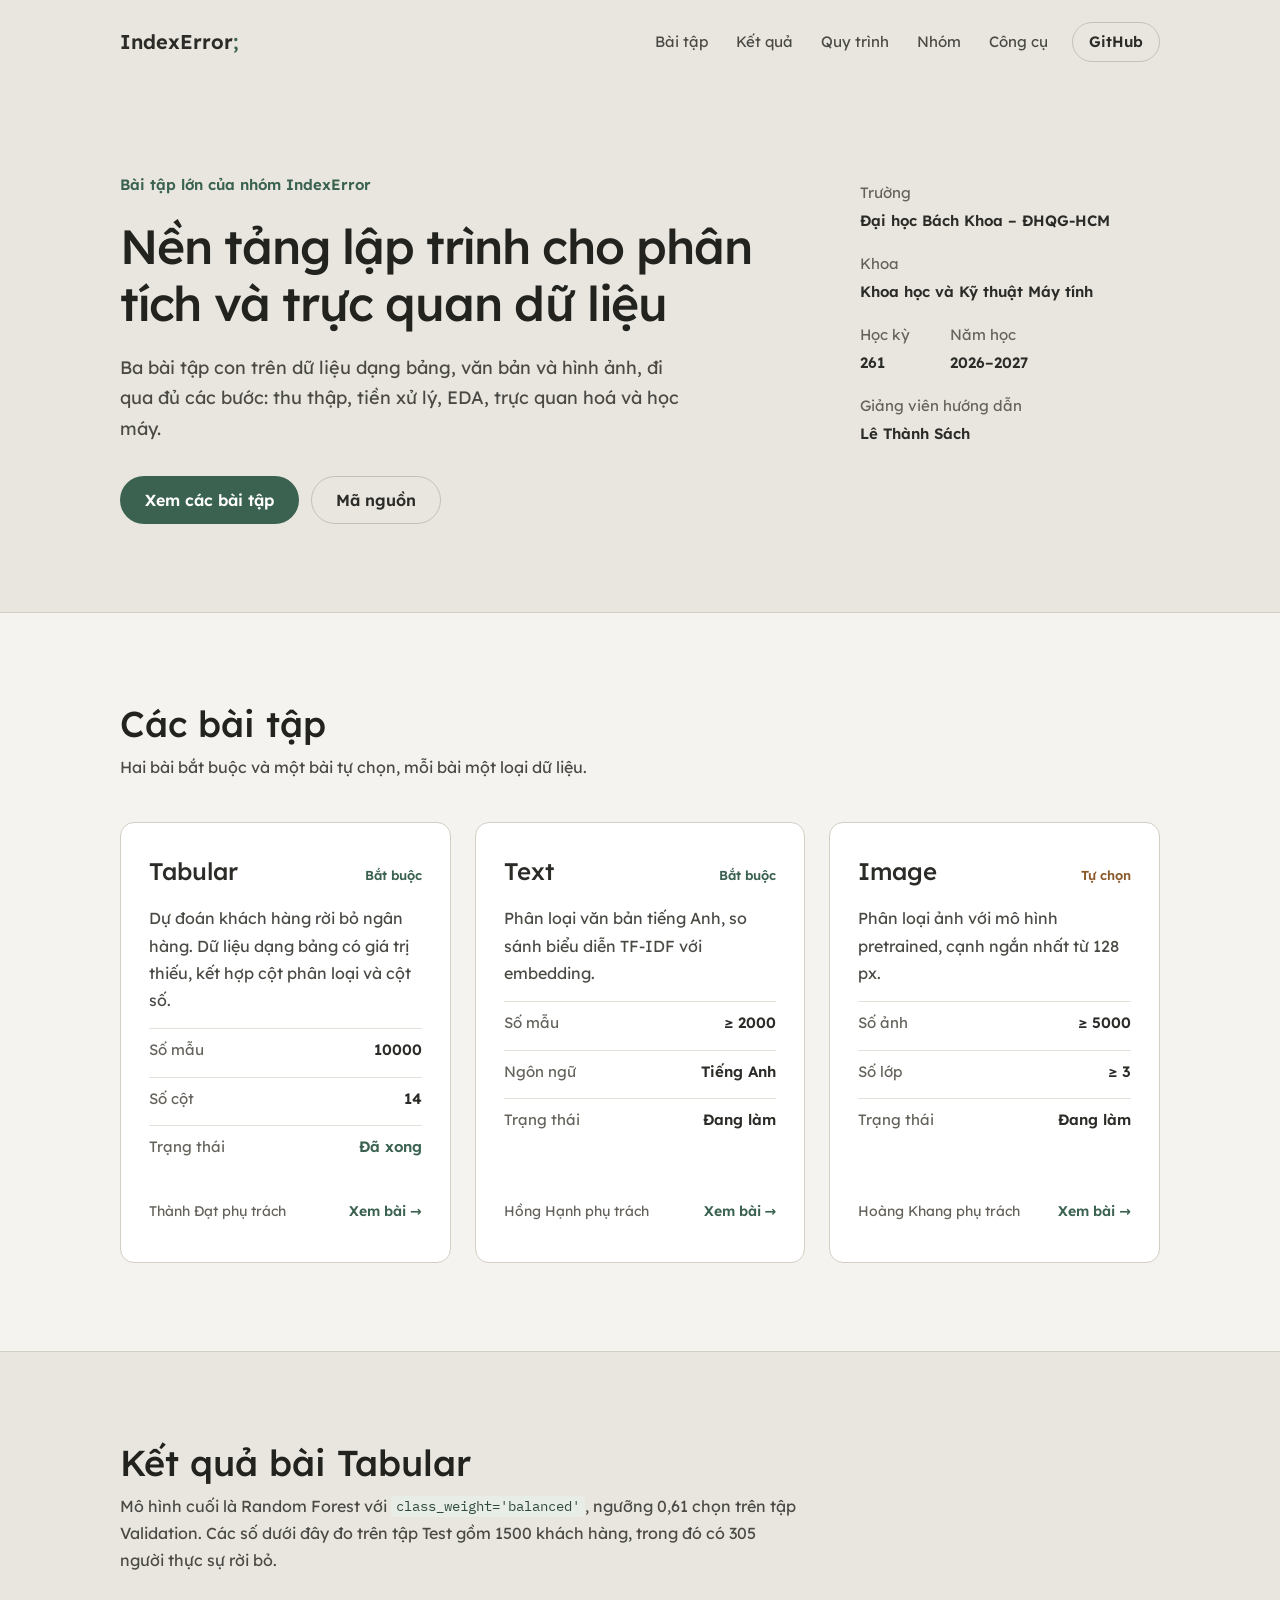
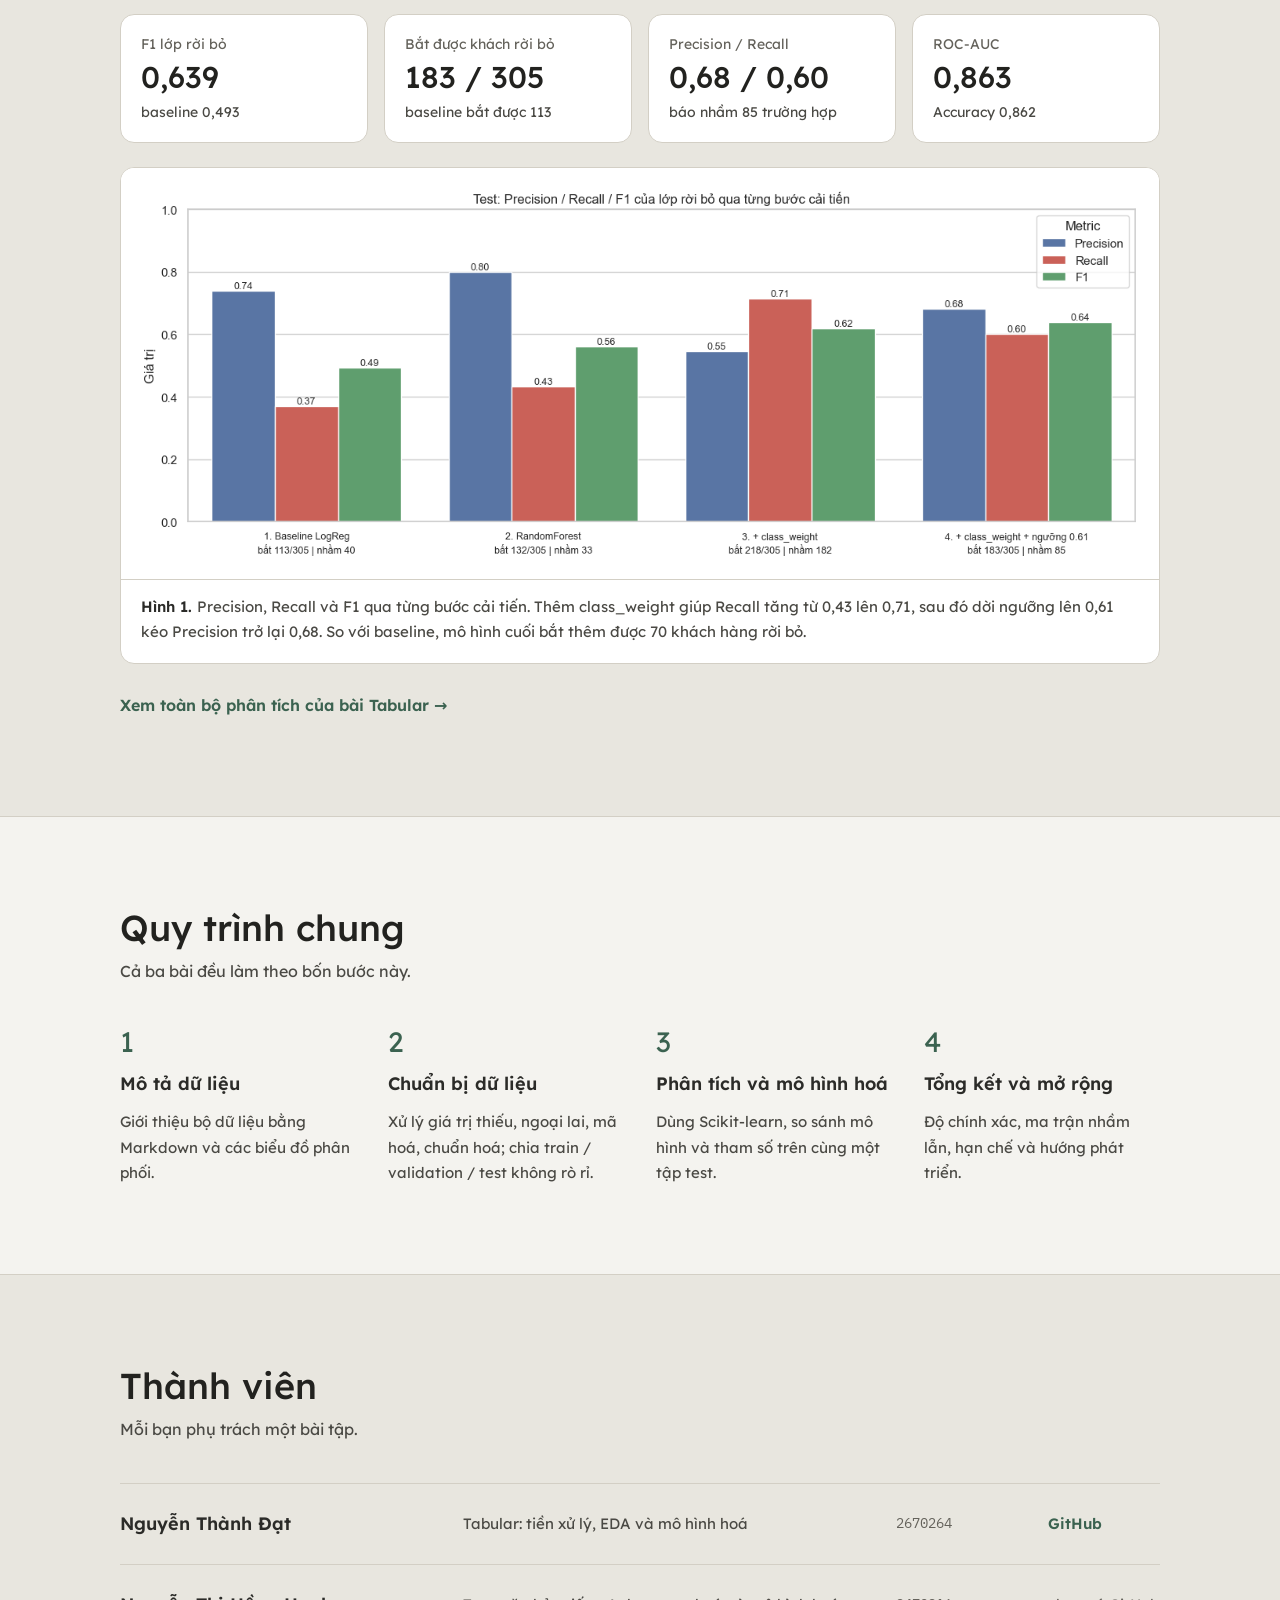
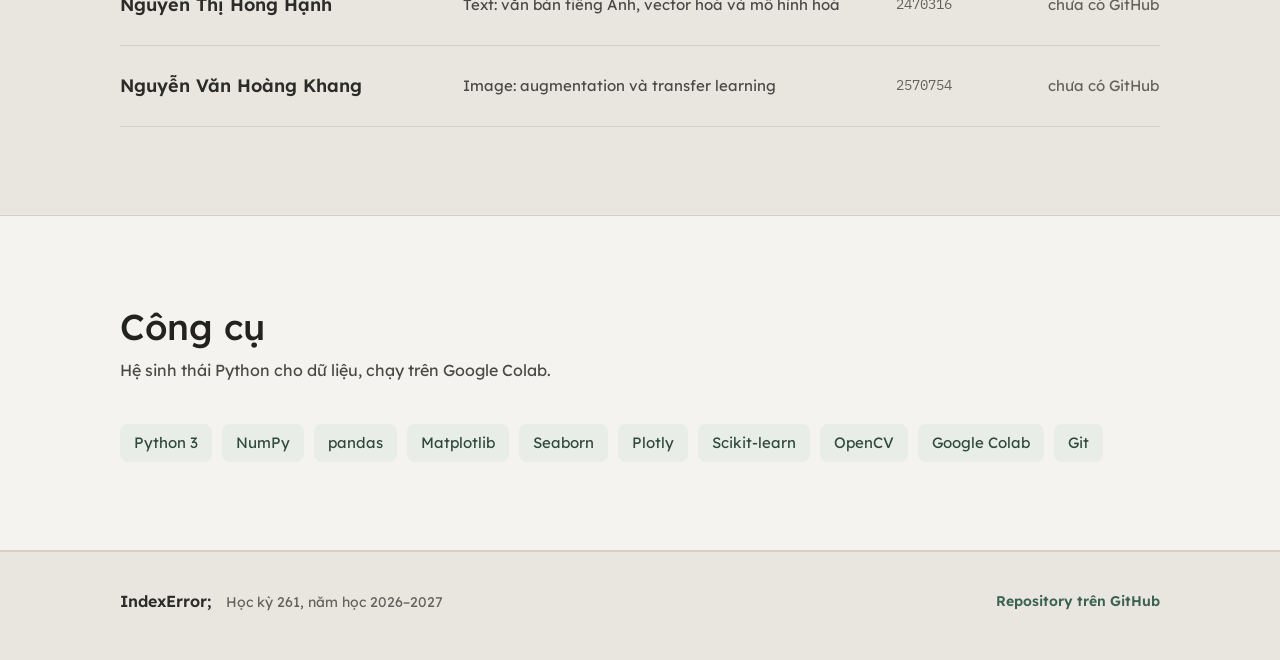
==== commit 3e669ea9: "Đổi nền sang tông #E8E6DF, đậm đường kẻ và chữ phụ" ====
--- a/index.html
+++ b/index.html
@@ -8,7 +8,7 @@
 <link rel="preconnect" href="https://fonts.googleapis.com">
 <link rel="preconnect" href="https://fonts.gstatic.com" crossorigin>
 <link href="https://fonts.googleapis.com/css2?family=Lexend:wght@400;500;600&family=IBM+Plex+Mono:wght@400;500&display=swap" rel="stylesheet">
-<link rel="stylesheet" href="styles.css?v=5">
+<link rel="stylesheet" href="styles.css?v=6">
 </head>
 <body>
 <a class="skip" href="#main">Bỏ qua điều hướng</a>
--- a/styles.css
+++ b/styles.css
@@ -1,17 +1,17 @@
 /* IndexError; — giao diện dùng chung */
 :root{
-  --bg:#F4F3EF;
-  --band:#FBFAF7;
+  --bg:#E8E6DF;
+  --band:#F4F3EF;
   --surface:#FFFFFF;
   --chip:#E9EDE7;
   --chip-ink:#2F4A3D;
   --ink:#2B2B28;
   --ink-strong:#22221F;
-  --ink-2:#55544E;
-  --muted:#74726A;
-  --rule:#E4E1DA;
-  --rule-2:#EEECE6;
-  --line:#D6D3CB;
+  --ink-2:#4A4944;
+  --muted:#64625B;
+  --rule:#D3CFC5;
+  --rule-2:#E4E1DA;
+  --line:#C6C2B7;
   --accent:#3B6250;
   --accent-ink:#28463A;
   --accent-soft:#E9EDE7;
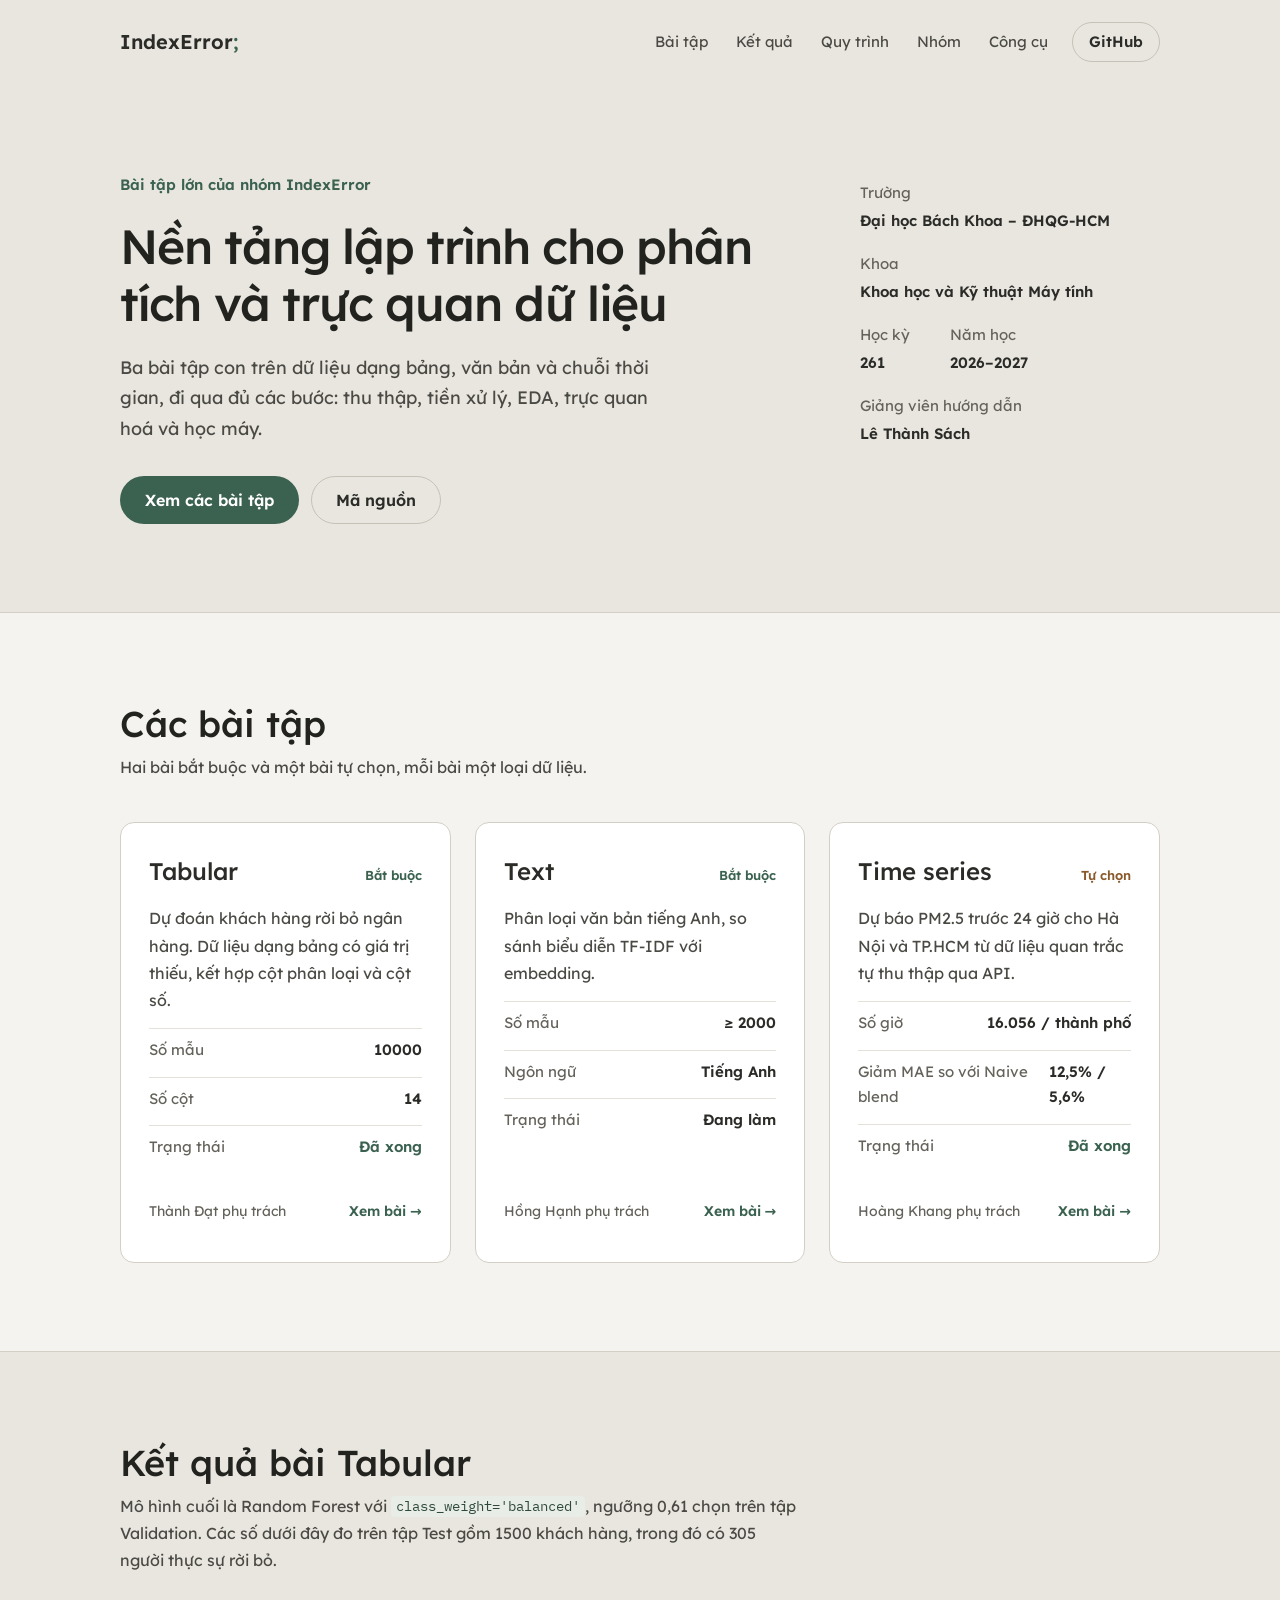
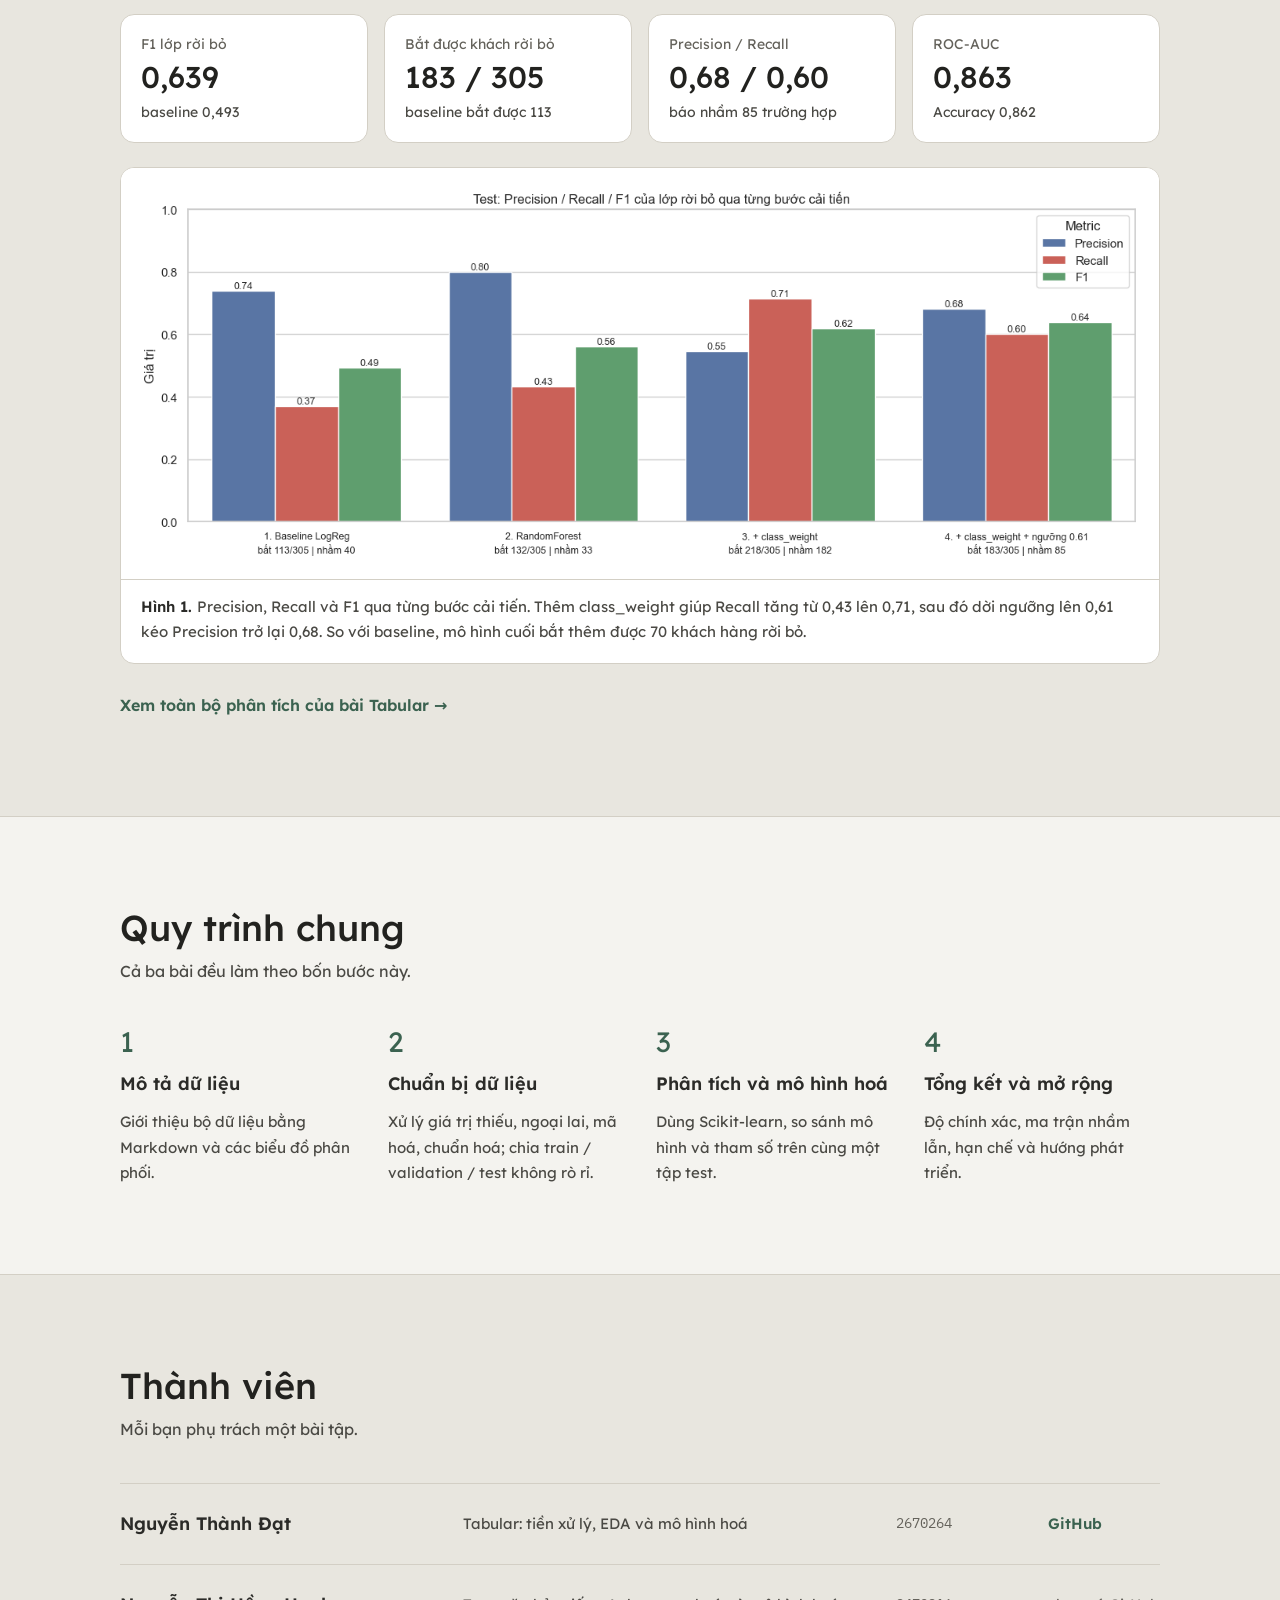
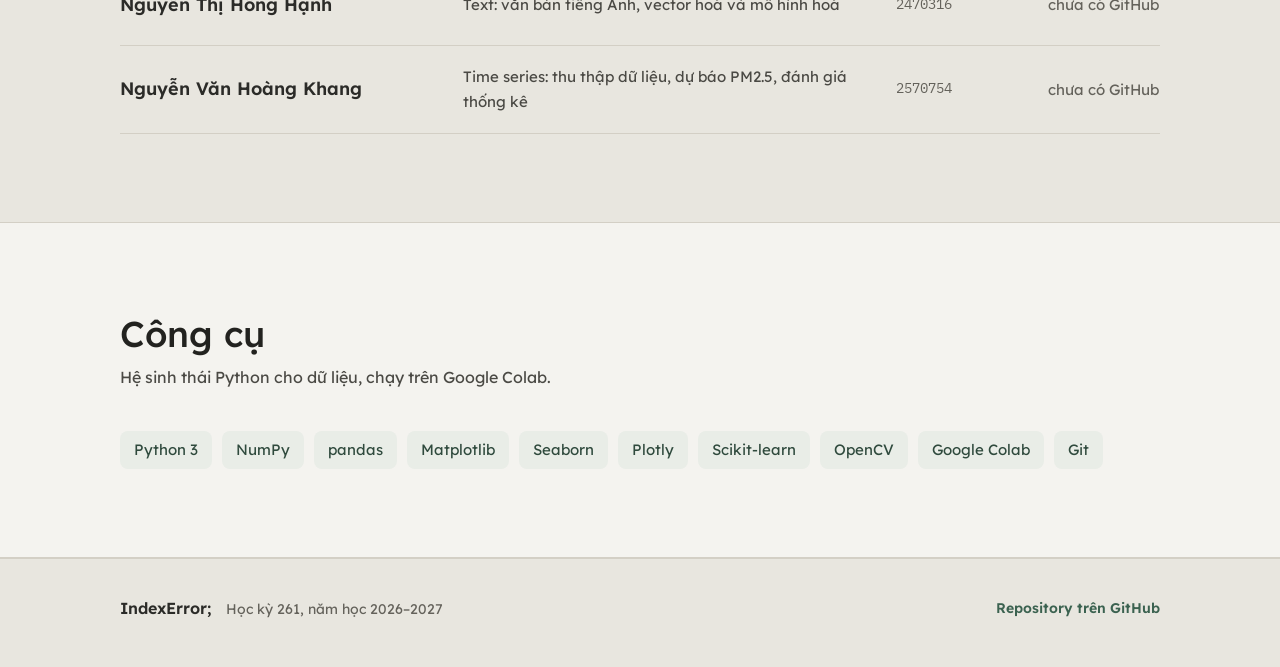
==== commit 3ee20557: "Replace the Image sub-page with the Time Series assignment - timeseries.html: 24-hour-ahead PM2.5 fo" ====
--- a/index.html
+++ b/index.html
@@ -32,7 +32,7 @@
     <div class="hero-main">
       <p class="eyebrow">Bài tập lớn của nhóm IndexError</p>
       <h1>Nền tảng lập trình cho phân tích và trực quan dữ liệu</h1>
-      <p class="lede">Ba bài tập con trên dữ liệu dạng bảng, văn bản và hình ảnh, đi qua đủ các bước: thu thập, tiền xử lý, EDA, trực quan hoá và học máy.</p>
+      <p class="lede">Ba bài tập con trên dữ liệu dạng bảng, văn bản và chuỗi thời gian, đi qua đủ các bước: thu thập, tiền xử lý, EDA, trực quan hoá và học máy.</p>
       <div class="actions">
         <a class="btn btn-primary" href="#bai-tap">Xem các bài tập</a>
         <a class="btn btn-ghost" href="https://github.com/kuromine19/IndexError-DataViz" rel="noopener">Mã nguồn</a>
@@ -91,16 +91,16 @@
         </article>
 
         <article class="card">
-          <div class="card-top"><h3>Image</h3><span class="kicker warm">Tự chọn</span></div>
-          <p>Phân loại ảnh với mô hình pretrained, cạnh ngắn nhất từ 128 px.</p>
+          <div class="card-top"><h3>Time series</h3><span class="kicker warm">Tự chọn</span></div>
+          <p>Dự báo PM2.5 trước 24 giờ cho Hà Nội và TP.HCM từ dữ liệu quan trắc tự thu thập qua API.</p>
           <ul class="rows">
-            <li><span>Số ảnh</span><span>≥ 5000</span></li>
-            <li><span>Số lớp</span><span>≥ 3</span></li>
-            <li><span>Trạng thái</span><span>Đang làm</span></li>
+            <li><span>Số giờ</span><span>16.056 / thành phố</span></li>
+            <li><span>Giảm MAE so với Naive blend</span><span>12,5% / 5,6%</span></li>
+            <li><span>Trạng thái</span><span class="done">Đã xong</span></li>
           </ul>
           <div class="card-foot">
             <span>Hoàng Khang phụ trách</span>
-            <a class="go" href="image.html">Xem bài →</a>
+            <a class="go" href="timeseries.html">Xem bài →</a>
           </div>
         </article>
       </div>
@@ -165,7 +165,7 @@
         </li>
         <li>
           <span class="name">Nguyễn Văn Hoàng Khang</span>
-          <span class="role">Image: augmentation và transfer learning</span>
+          <span class="role">Time series: thu thập dữ liệu, dự báo PM2.5, đánh giá thống kê</span>
           <span class="id">2570754</span>
           <span class="link">chưa có GitHub</span>
         </li>
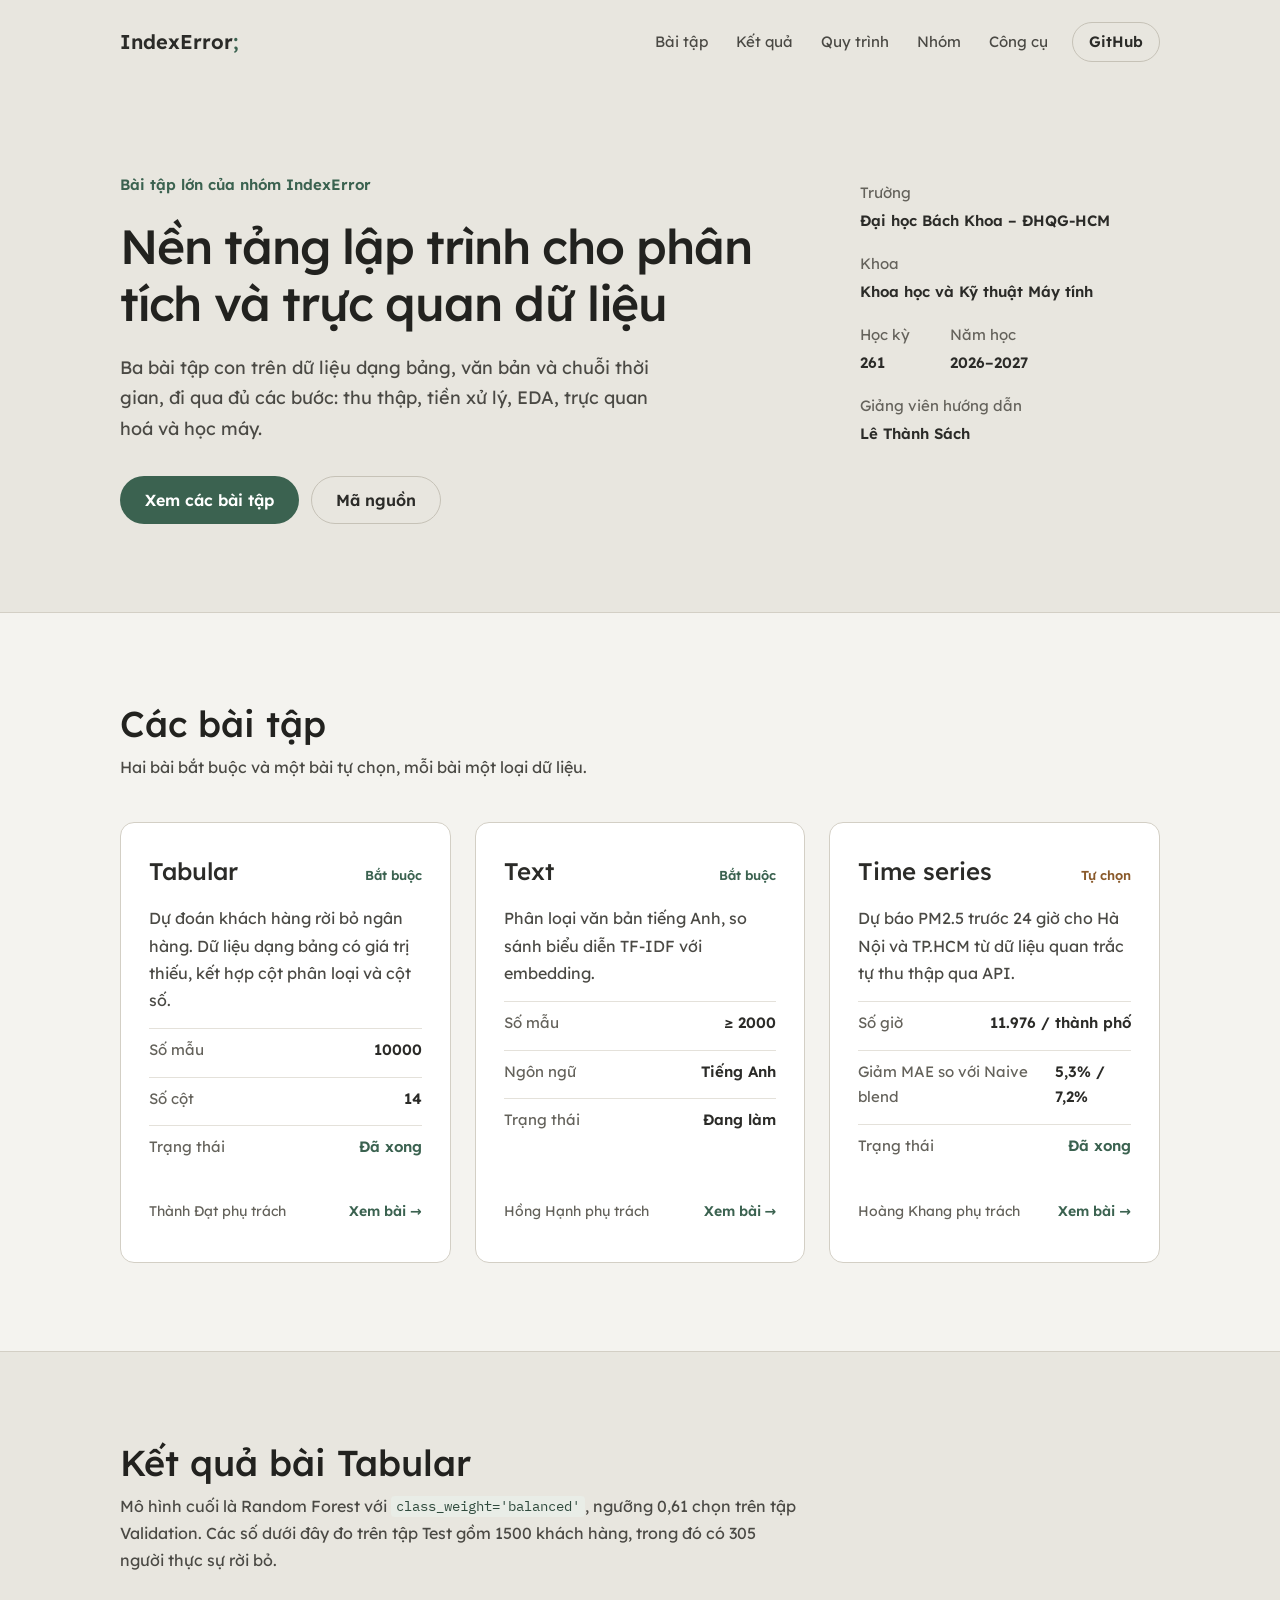
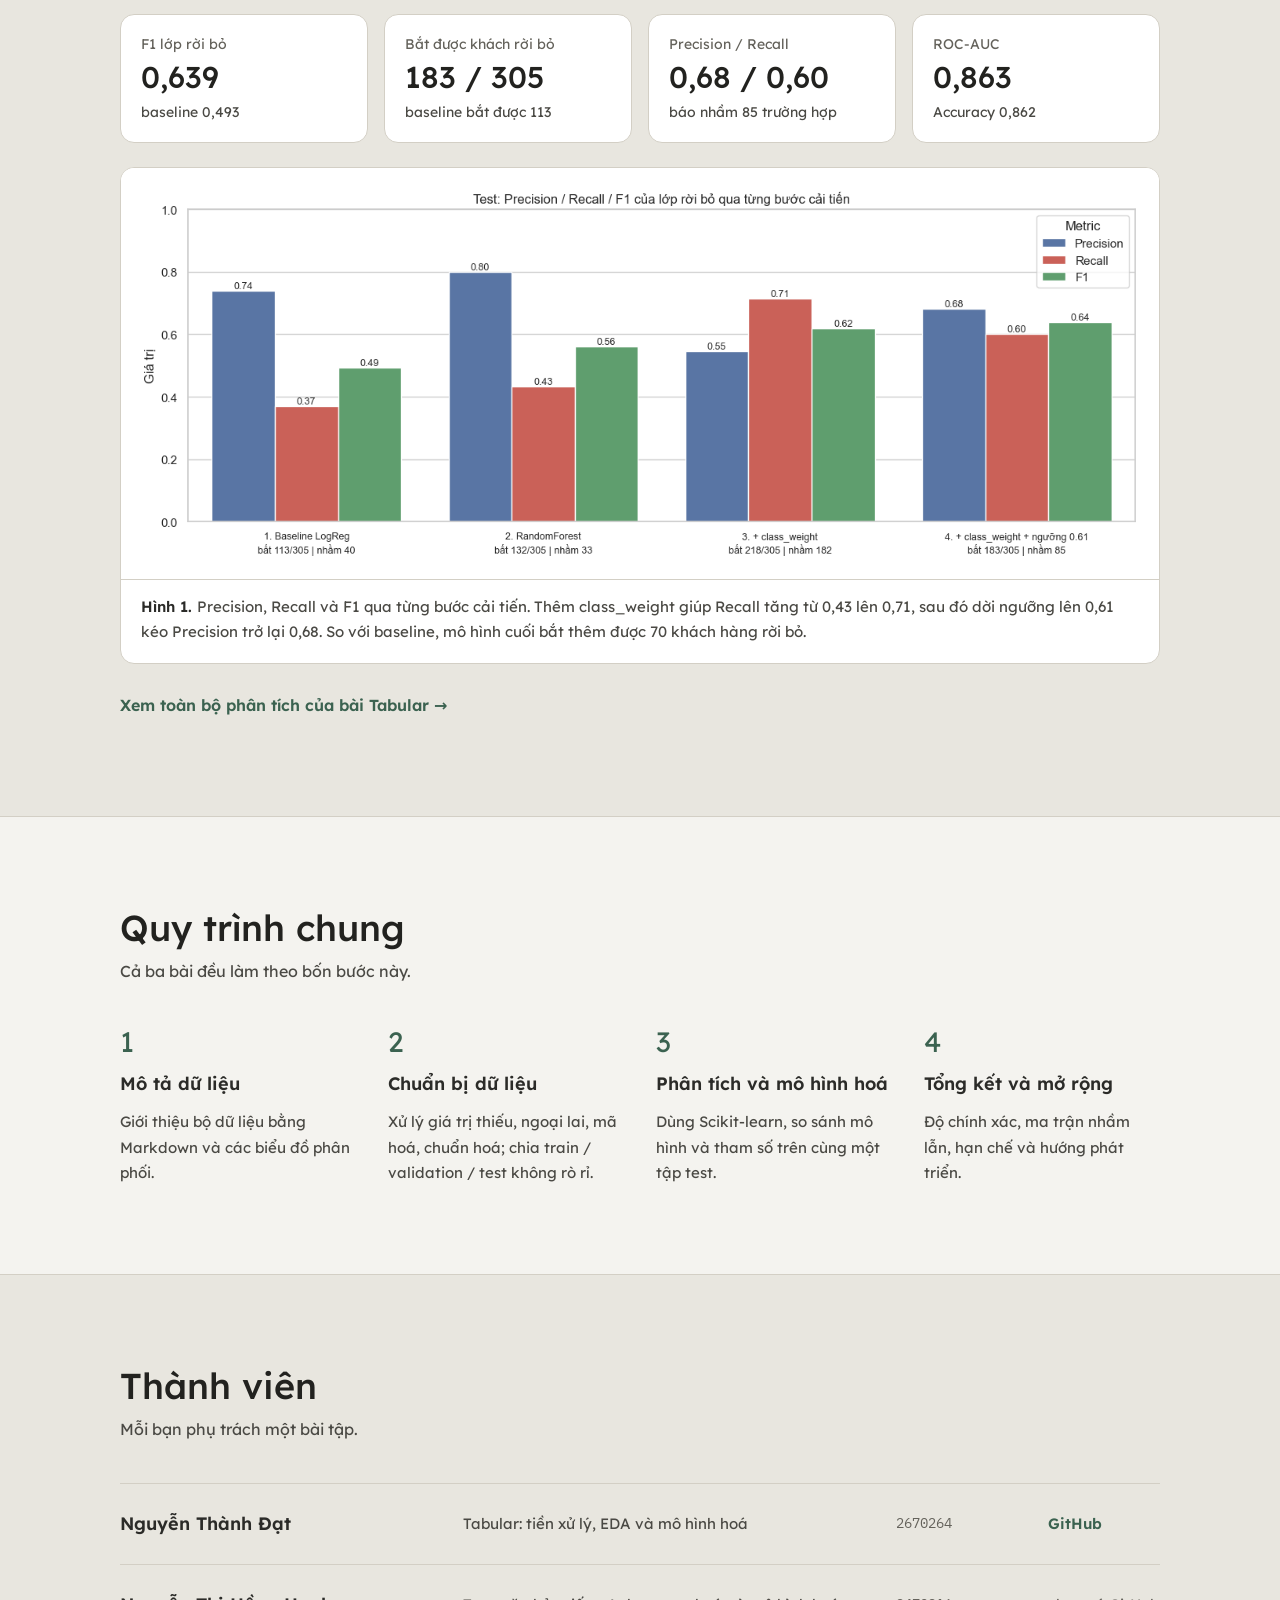
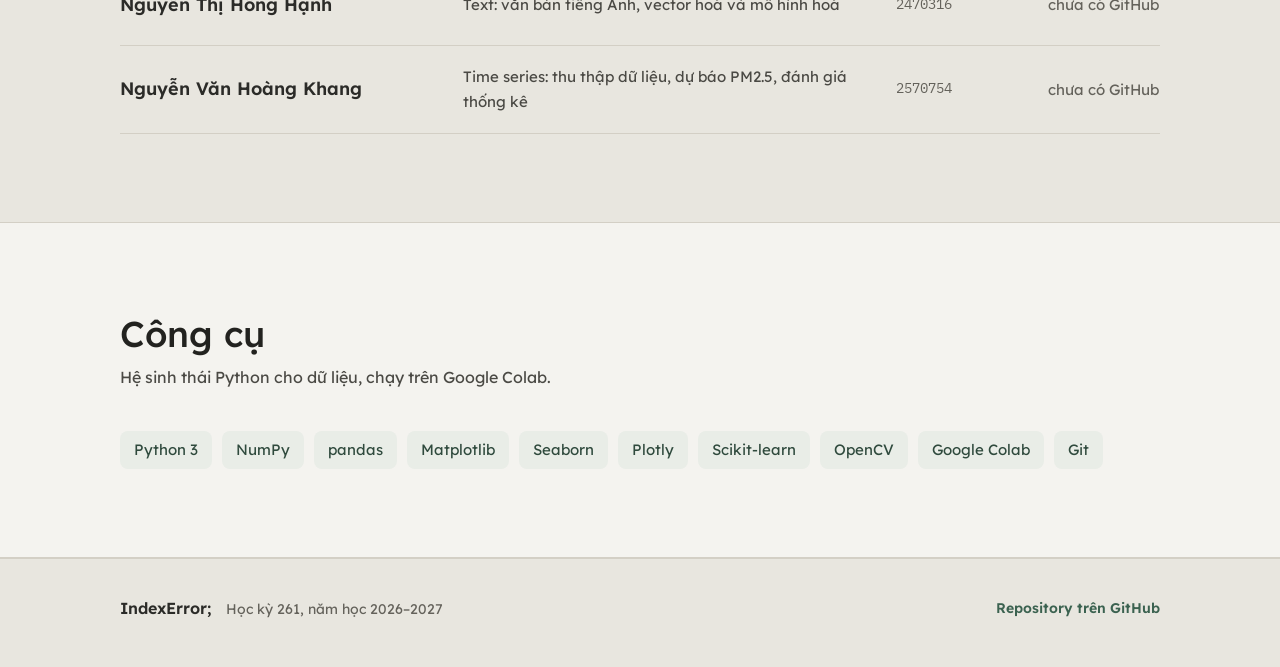
==== commit 948b3188: "Time series page: new Hanoi station, walk-forward selection and results Update the page, figures and" ====
--- a/index.html
+++ b/index.html
@@ -94,8 +94,8 @@
           <div class="card-top"><h3>Time series</h3><span class="kicker warm">Tự chọn</span></div>
           <p>Dự báo PM2.5 trước 24 giờ cho Hà Nội và TP.HCM từ dữ liệu quan trắc tự thu thập qua API.</p>
           <ul class="rows">
-            <li><span>Số giờ</span><span>16.056 / thành phố</span></li>
-            <li><span>Giảm MAE so với Naive blend</span><span>12,5% / 5,6%</span></li>
+            <li><span>Số giờ</span><span>11.976 / thành phố</span></li>
+            <li><span>Giảm MAE so với Naive blend</span><span>5,3% / 7,2%</span></li>
             <li><span>Trạng thái</span><span class="done">Đã xong</span></li>
           </ul>
           <div class="card-foot">
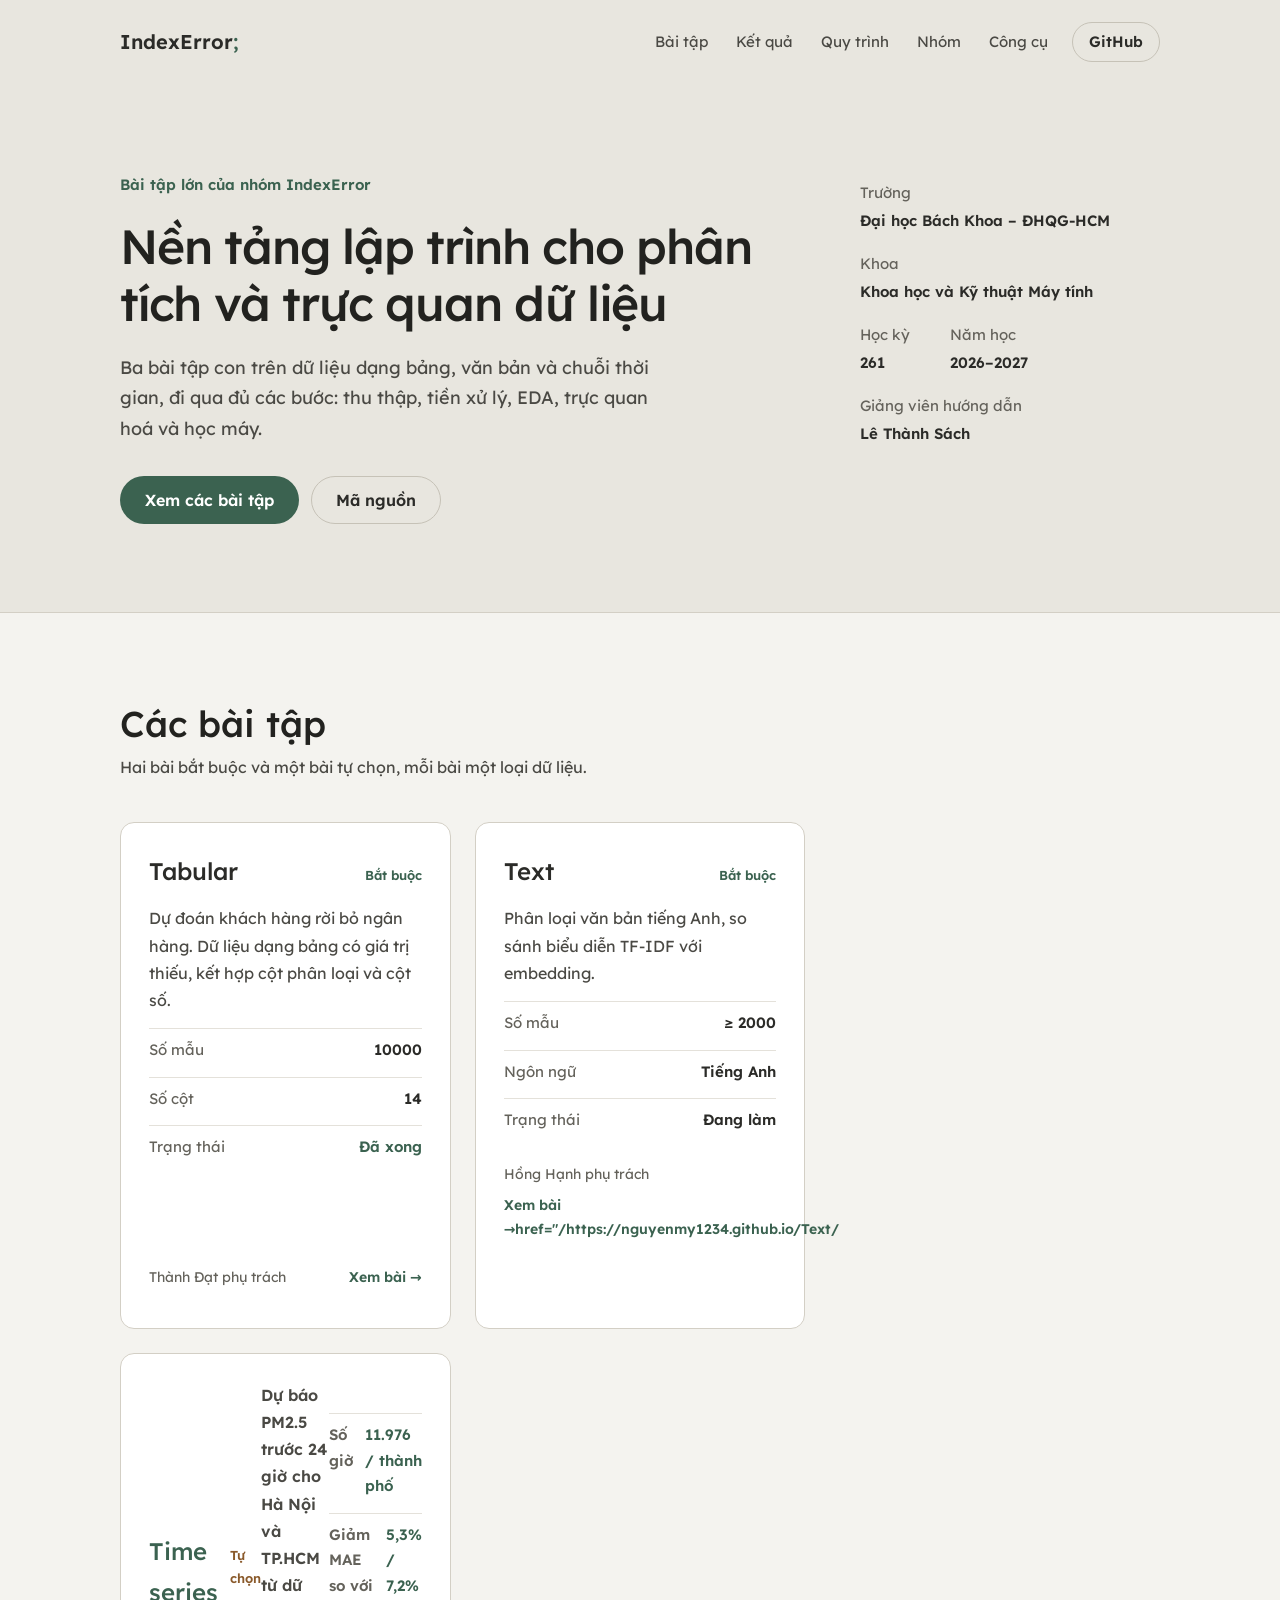
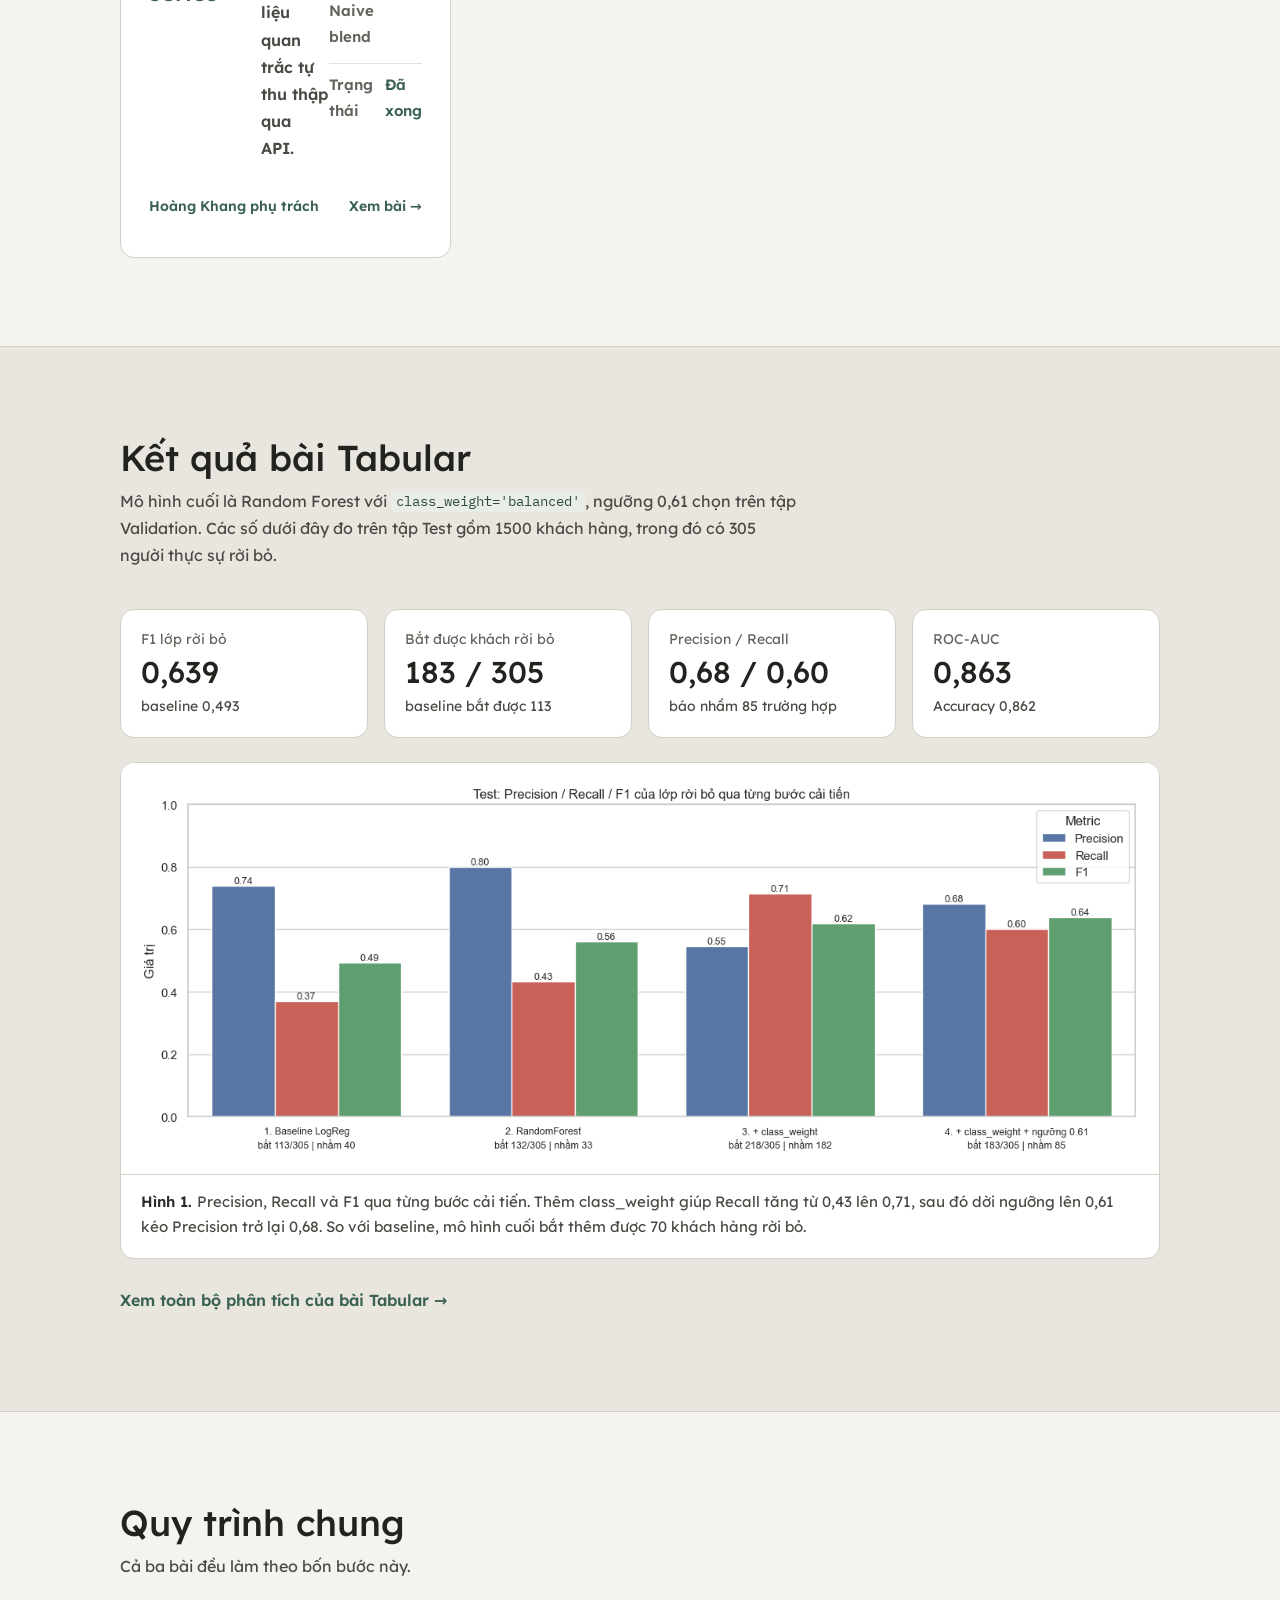
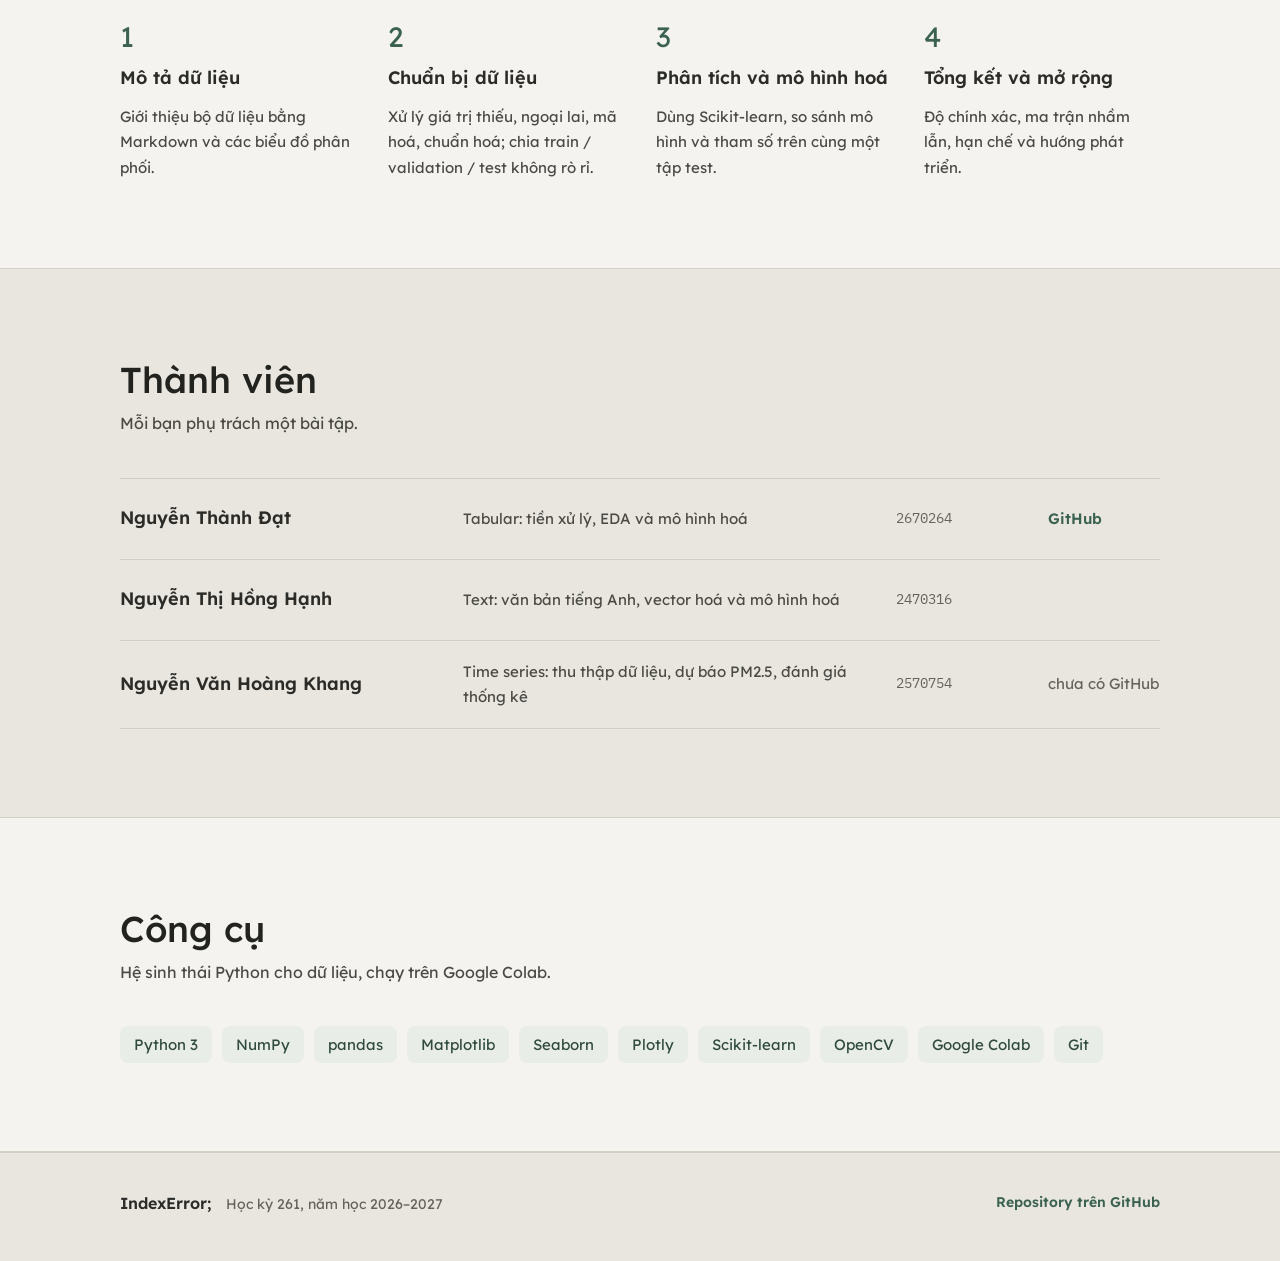
==== commit 35f7d17d: "Fix links in index.html to correct URLs Updated links to point to the correct GitHub pages." ====
--- a/index.html
+++ b/index.html
@@ -86,7 +86,7 @@
           </ul>
           <div class="card-foot">
             <span>Hồng Hạnh phụ trách</span>
-            <a class="go" href="text.html">Xem bài →</a>
+            <a class="go" href="https://nguyenmy1234.github.io/Text/">Xem bài →href="/https://nguyenmy1234.github.io/Text/
           </div>
         </article>
 
@@ -161,7 +161,7 @@
           <span class="name">Nguyễn Thị Hồng Hạnh</span>
           <span class="role">Text: văn bản tiếng Anh, vector hoá và mô hình hoá</span>
           <span class="id">2470316</span>
-          <span class="link">chưa có GitHub</span>
+          <span class="link" href="https://nguyenmy1234.github.io/Text/"</span>
         </li>
         <li>
           <span class="name">Nguyễn Văn Hoàng Khang</span>
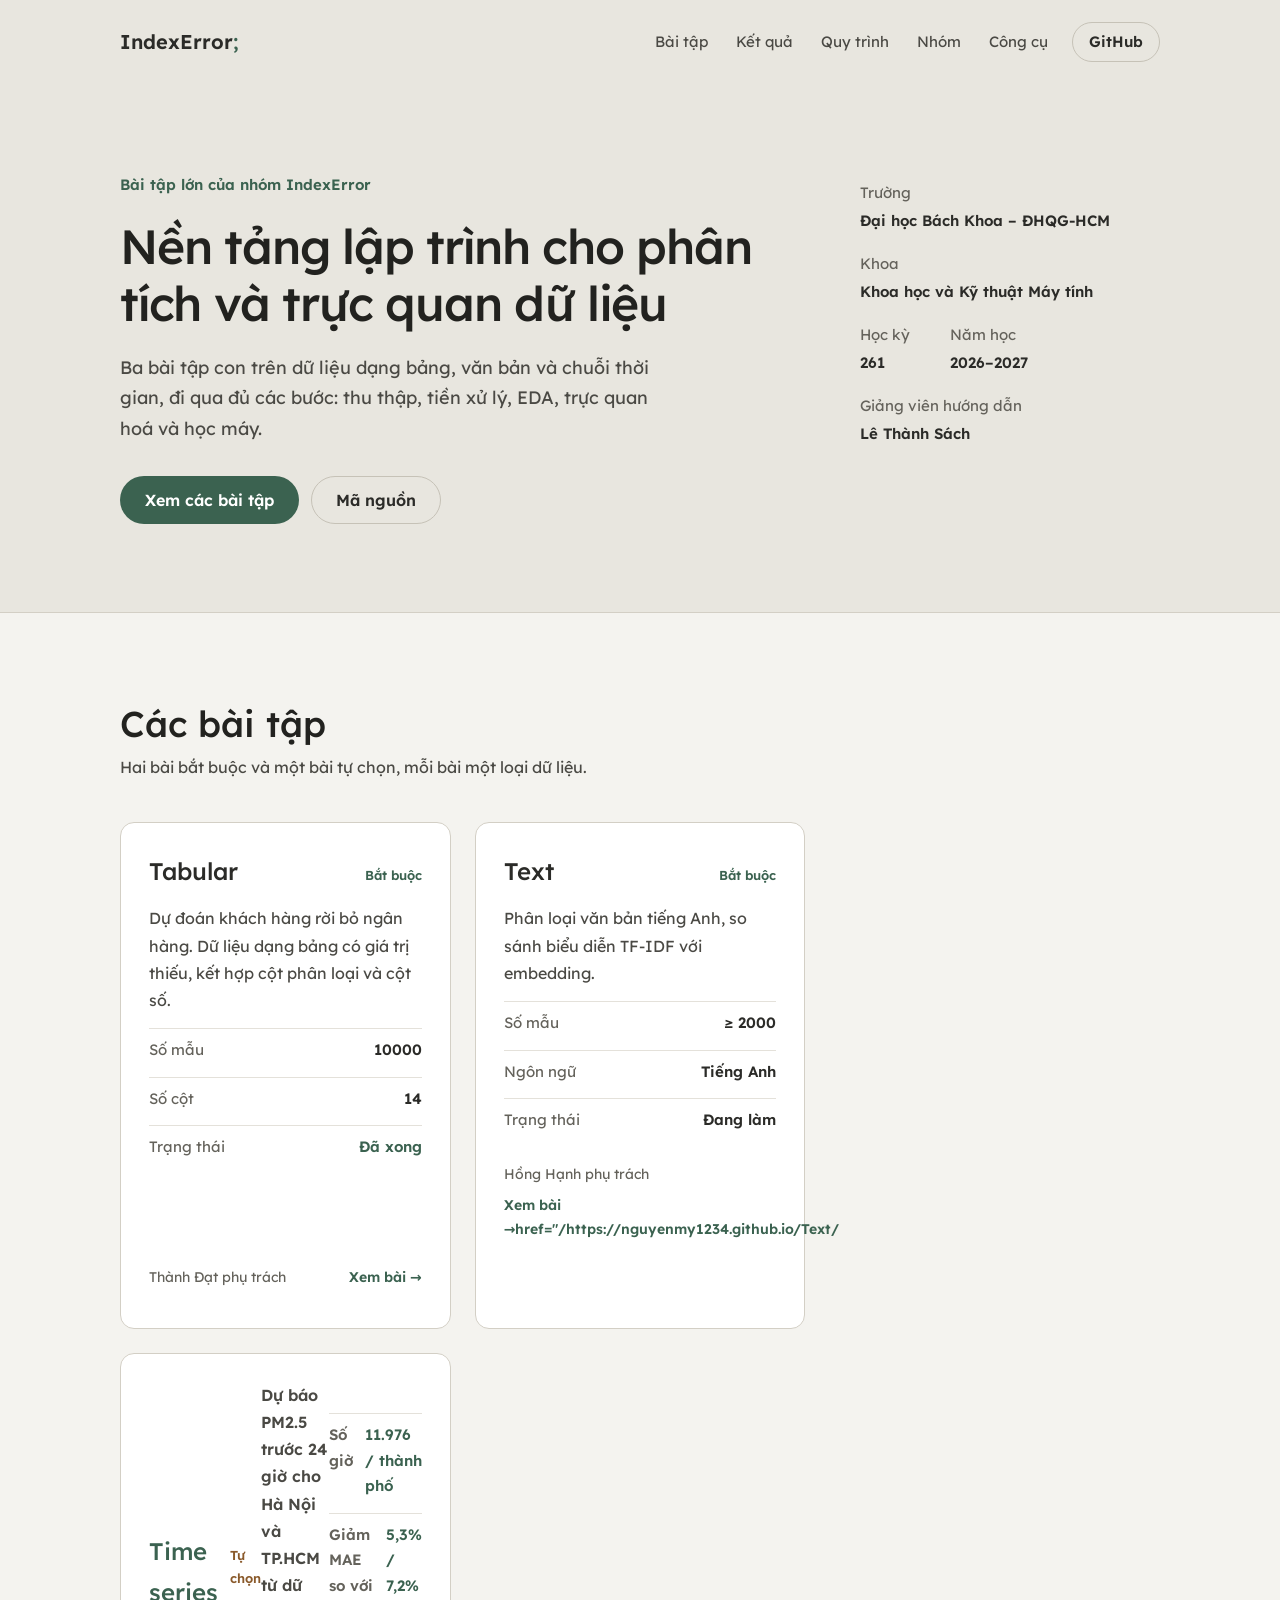
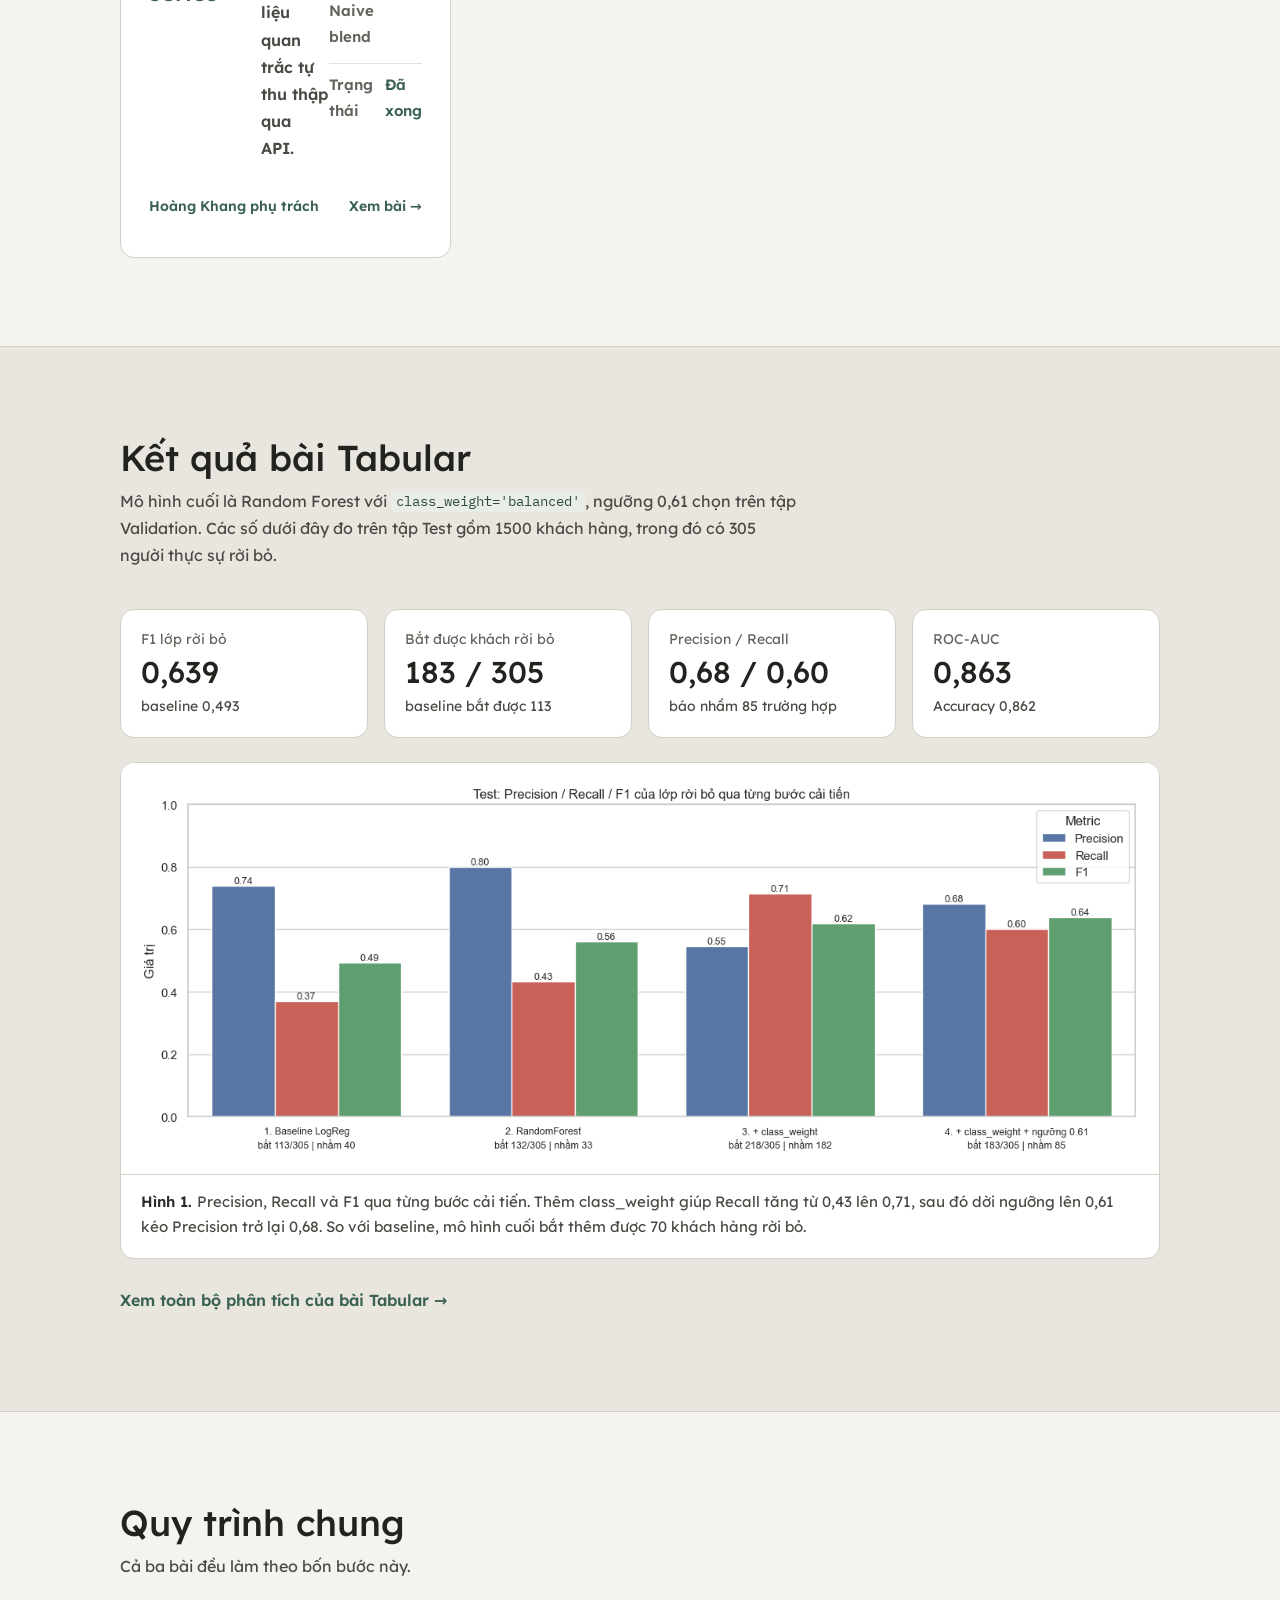
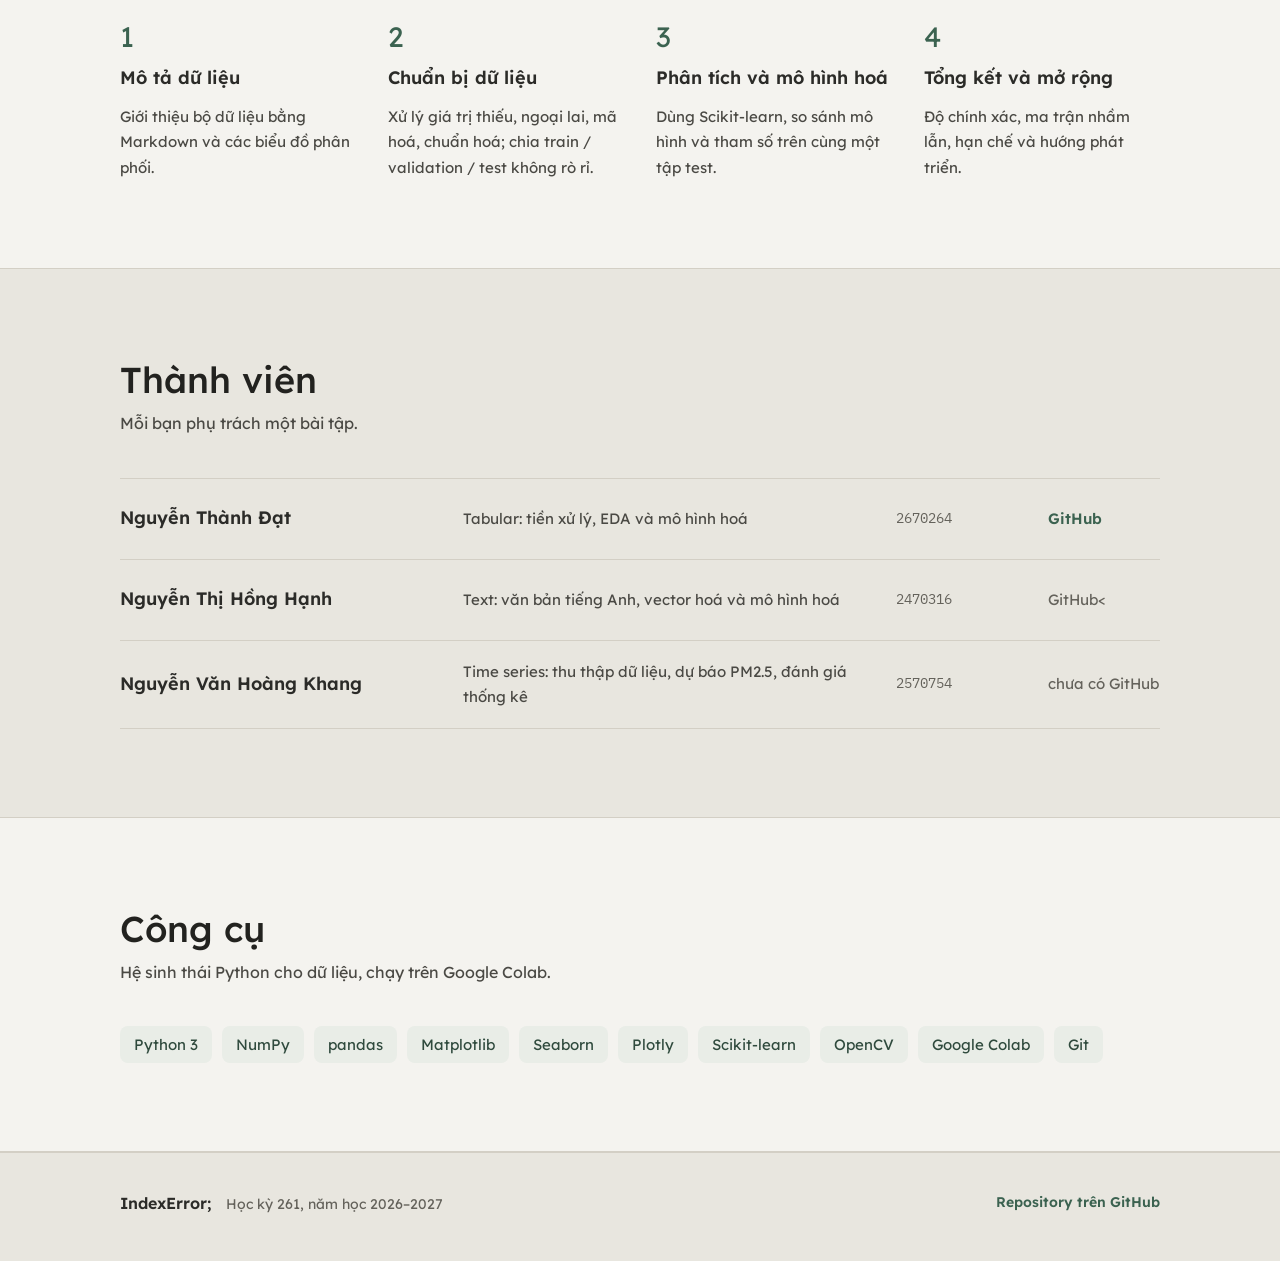
==== commit fb9b6e6f: "Enhance link security for GitHub reference Added 'rel="noopener"' attribute to GitHub link for secur" ====
--- a/index.html
+++ b/index.html
@@ -161,7 +161,7 @@
           <span class="name">Nguyễn Thị Hồng Hạnh</span>
           <span class="role">Text: văn bản tiếng Anh, vector hoá và mô hình hoá</span>
           <span class="id">2470316</span>
-          <span class="link" href="https://nguyenmy1234.github.io/Text/"</span>
+          <span class="link" href="https://nguyenmy1234.github.io/Text/"<rel="noopener">GitHub<
         </li>
         <li>
           <span class="name">Nguyễn Văn Hoàng Khang</span>
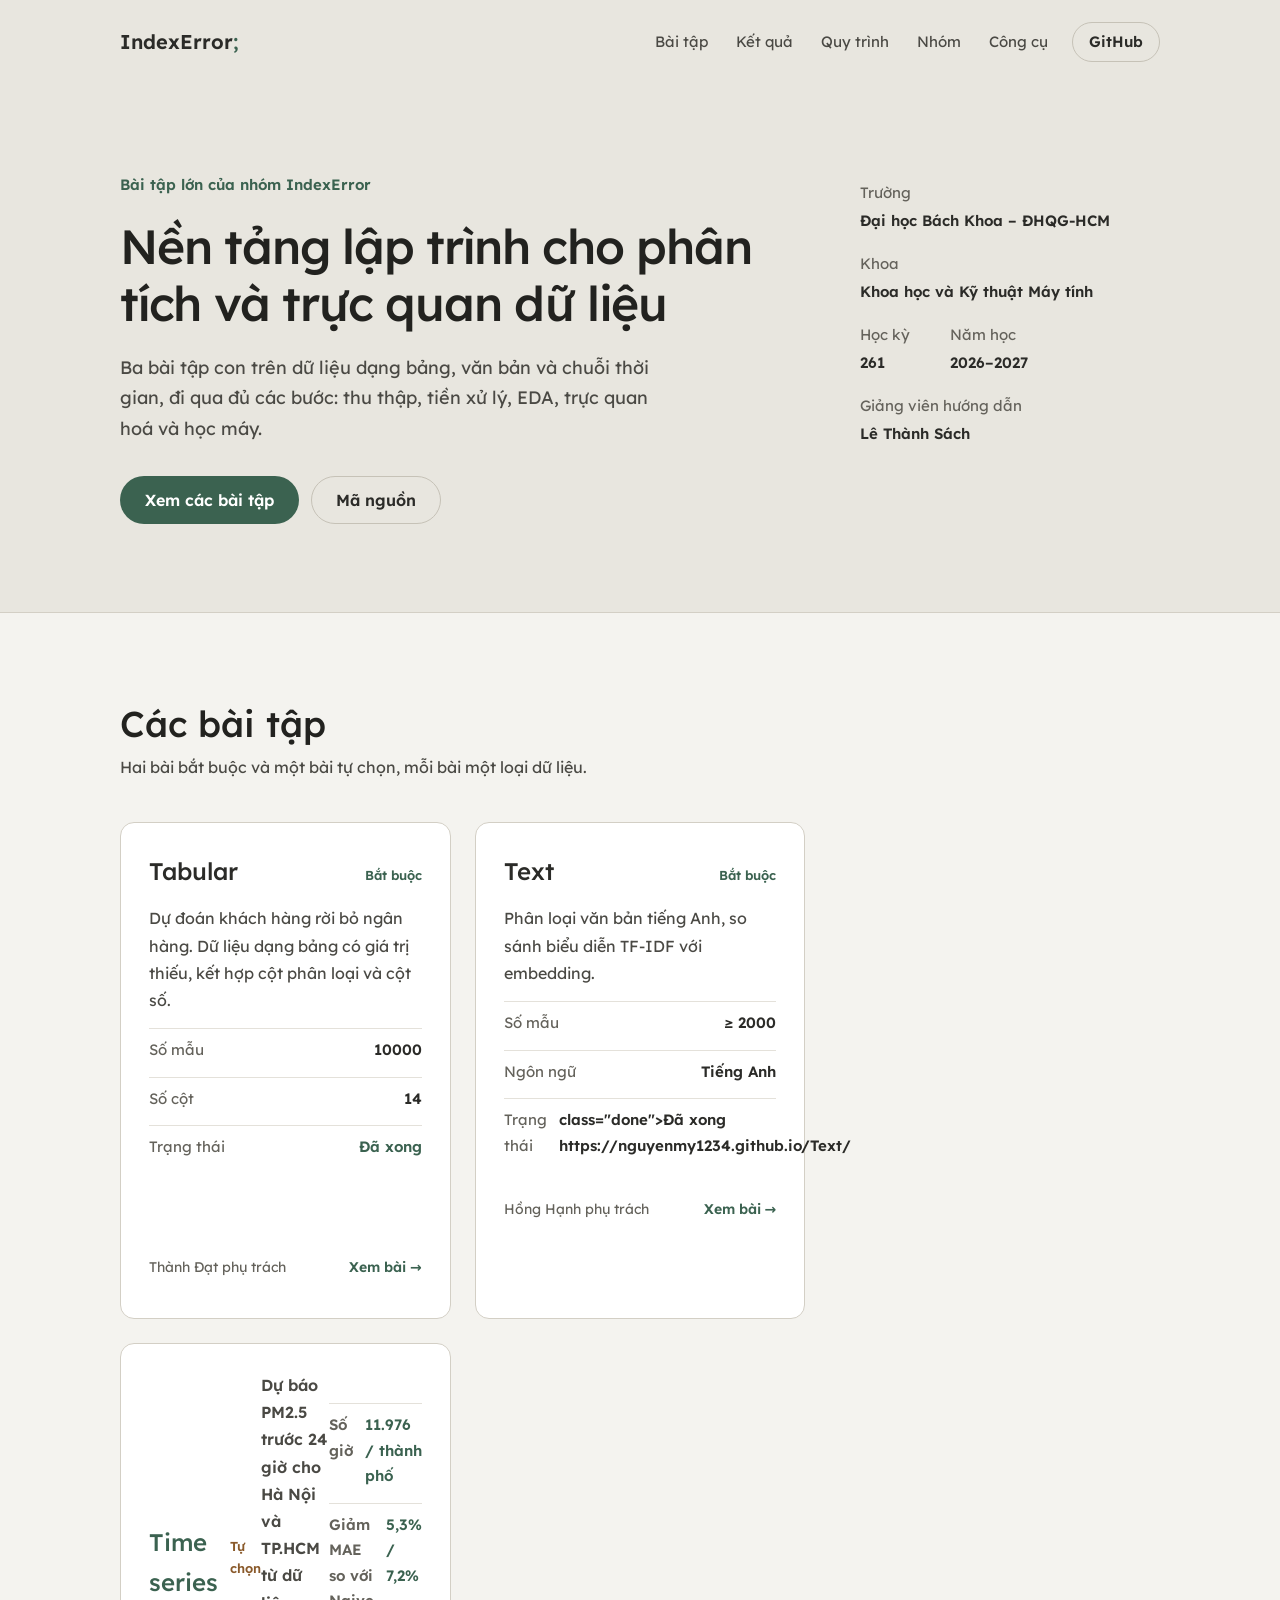
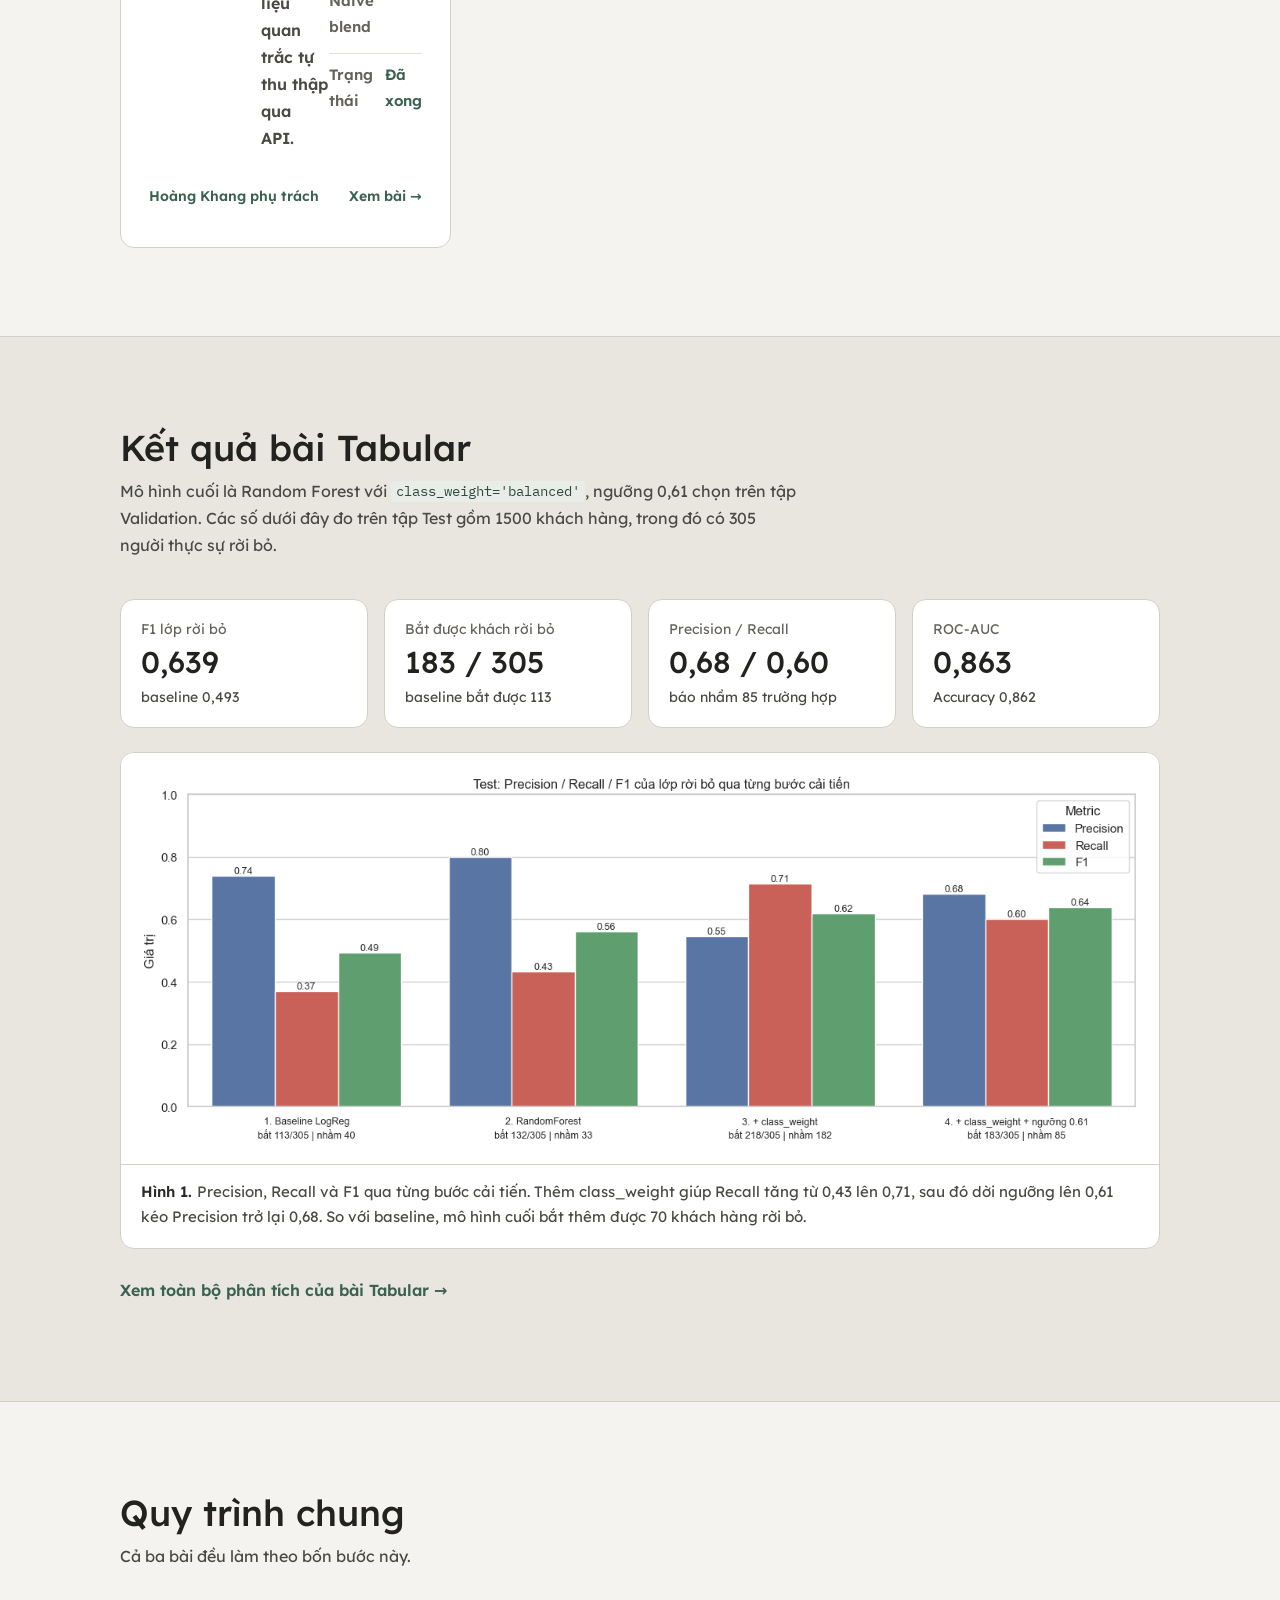
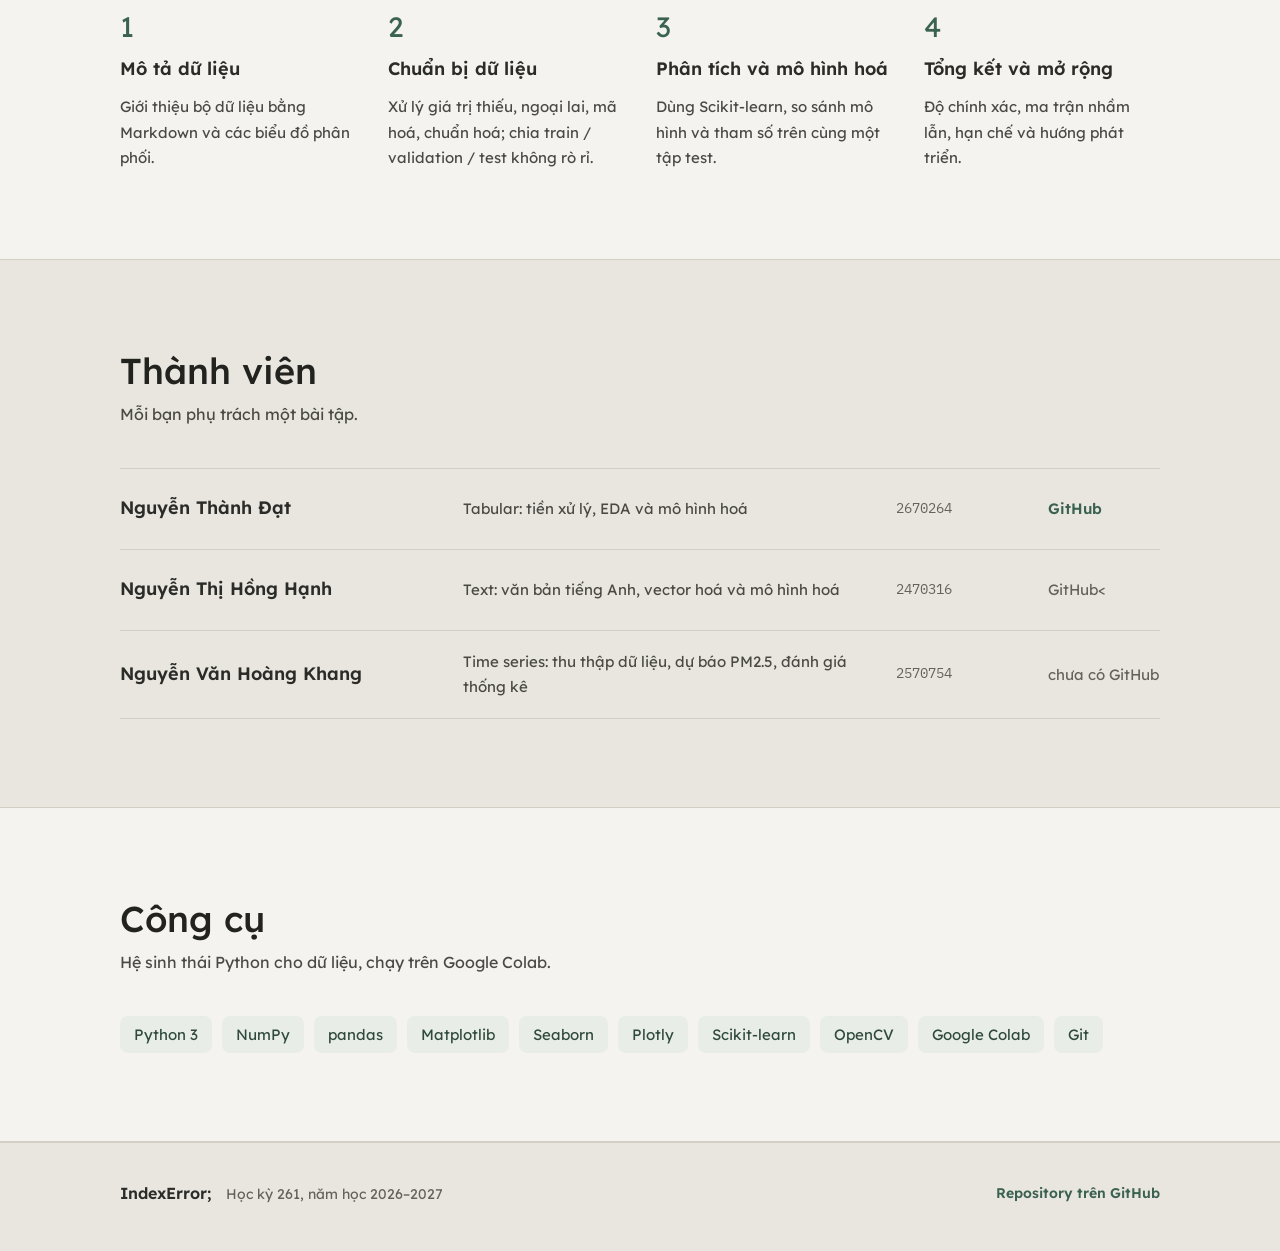
==== commit c5bec04c: "Change status to 'Completed' with link Updated status to reflect completion with a link." ====
--- a/index.html
+++ b/index.html
@@ -82,11 +82,11 @@
           <ul class="rows">
             <li><span>Số mẫu</span><span>≥ 2000</span></li>
             <li><span>Ngôn ngữ</span><span>Tiếng Anh</span></li>
-            <li><span>Trạng thái</span><span>Đang làm</span></li>
+            <li><span>Trạng thái</span><span>class="done">Đã xong https://nguyenmy1234.github.io/Text/</span></li> 
           </ul>
           <div class="card-foot">
             <span>Hồng Hạnh phụ trách</span>
-            <a class="go" href="https://nguyenmy1234.github.io/Text/">Xem bài →href="/https://nguyenmy1234.github.io/Text/
+            <a class="go" href="https://nguyenmy1234.github.io/Text/">Xem bài →<href="/https://nguyenmy1234.github.io/Text/>
           </div>
         </article>
 
